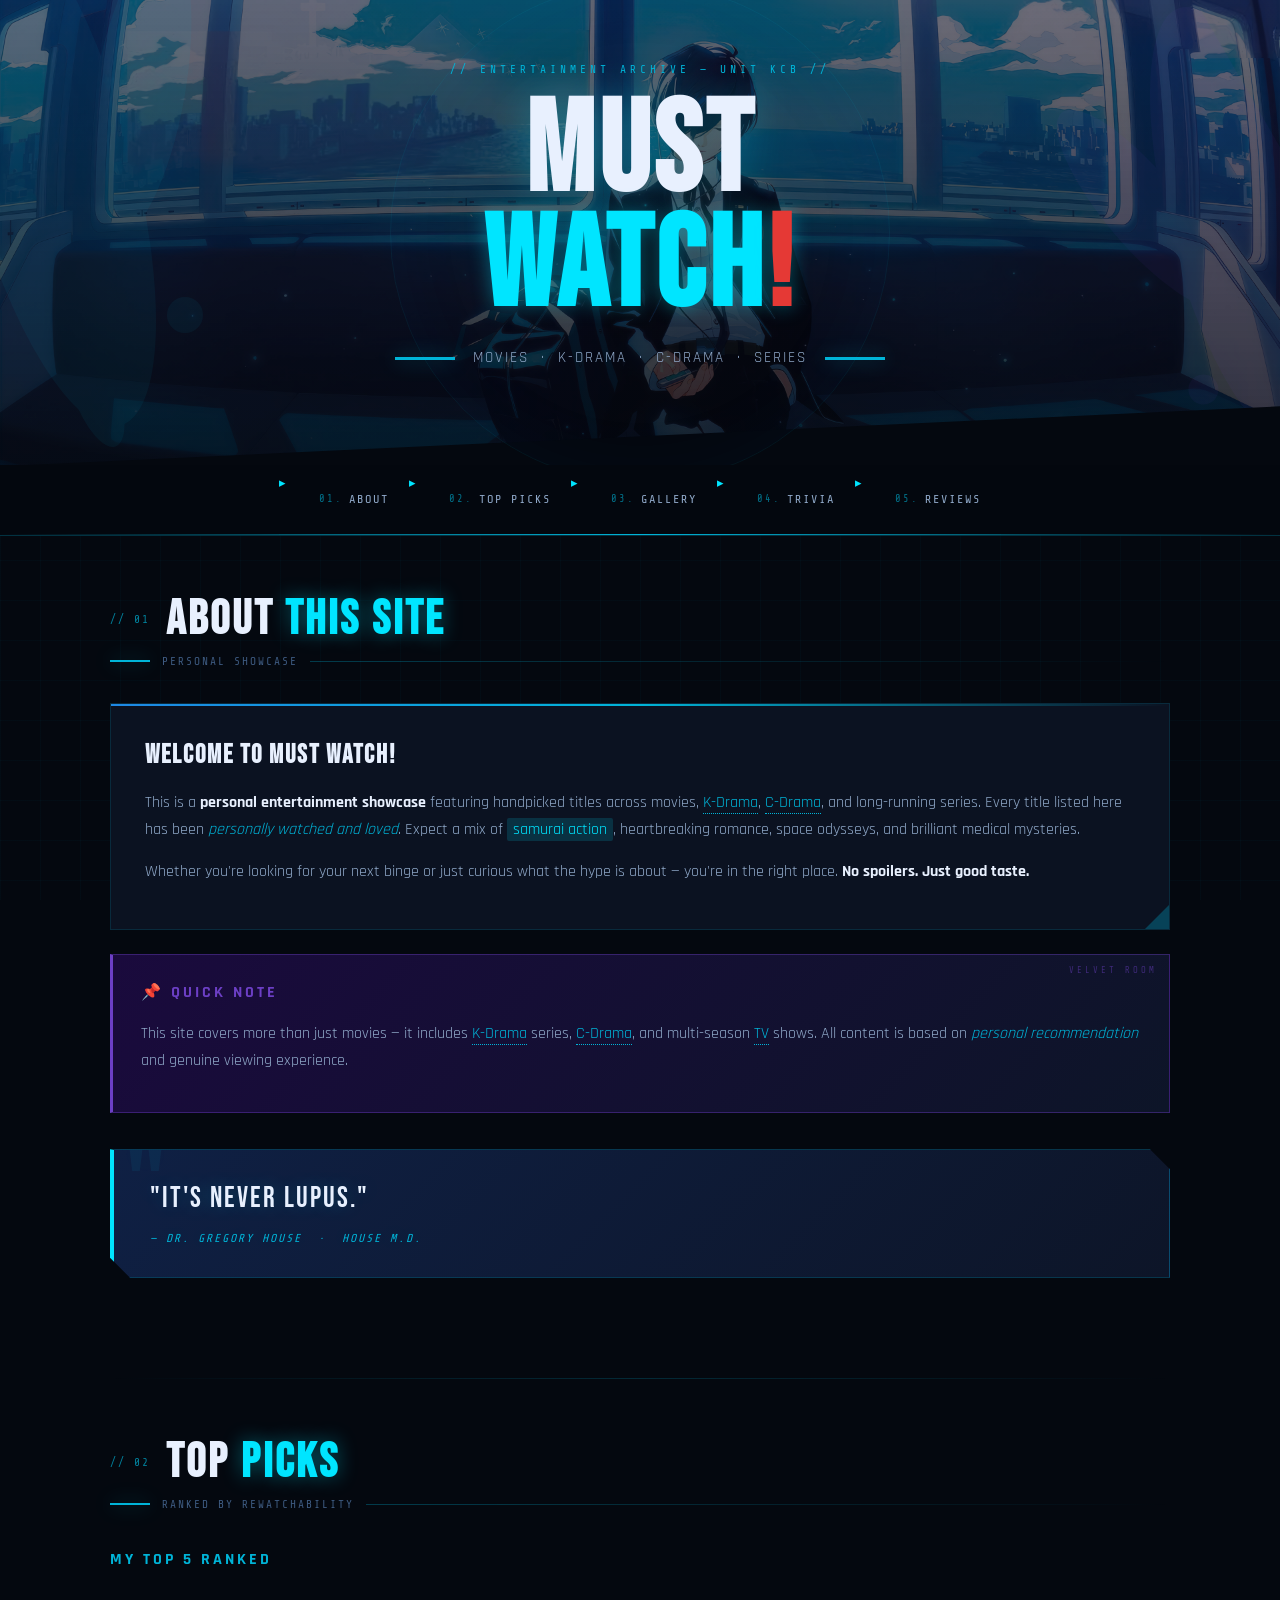
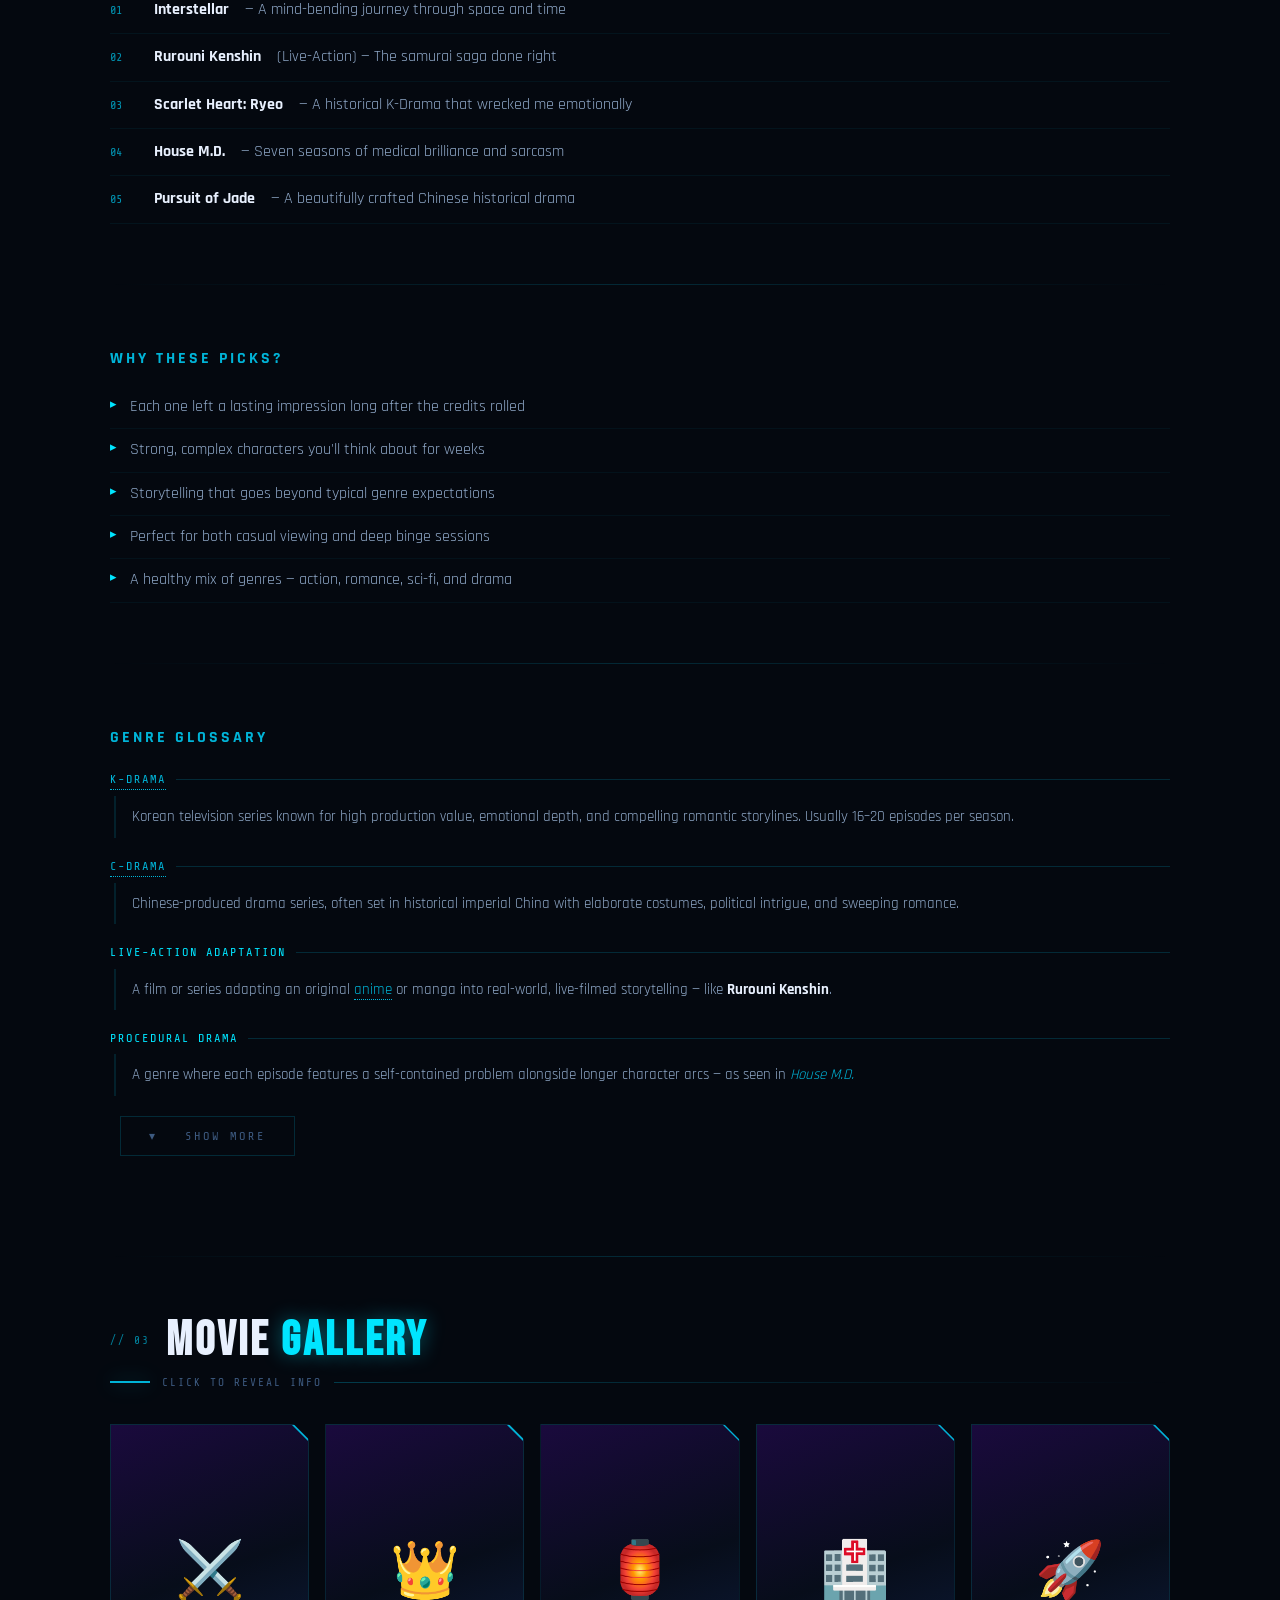
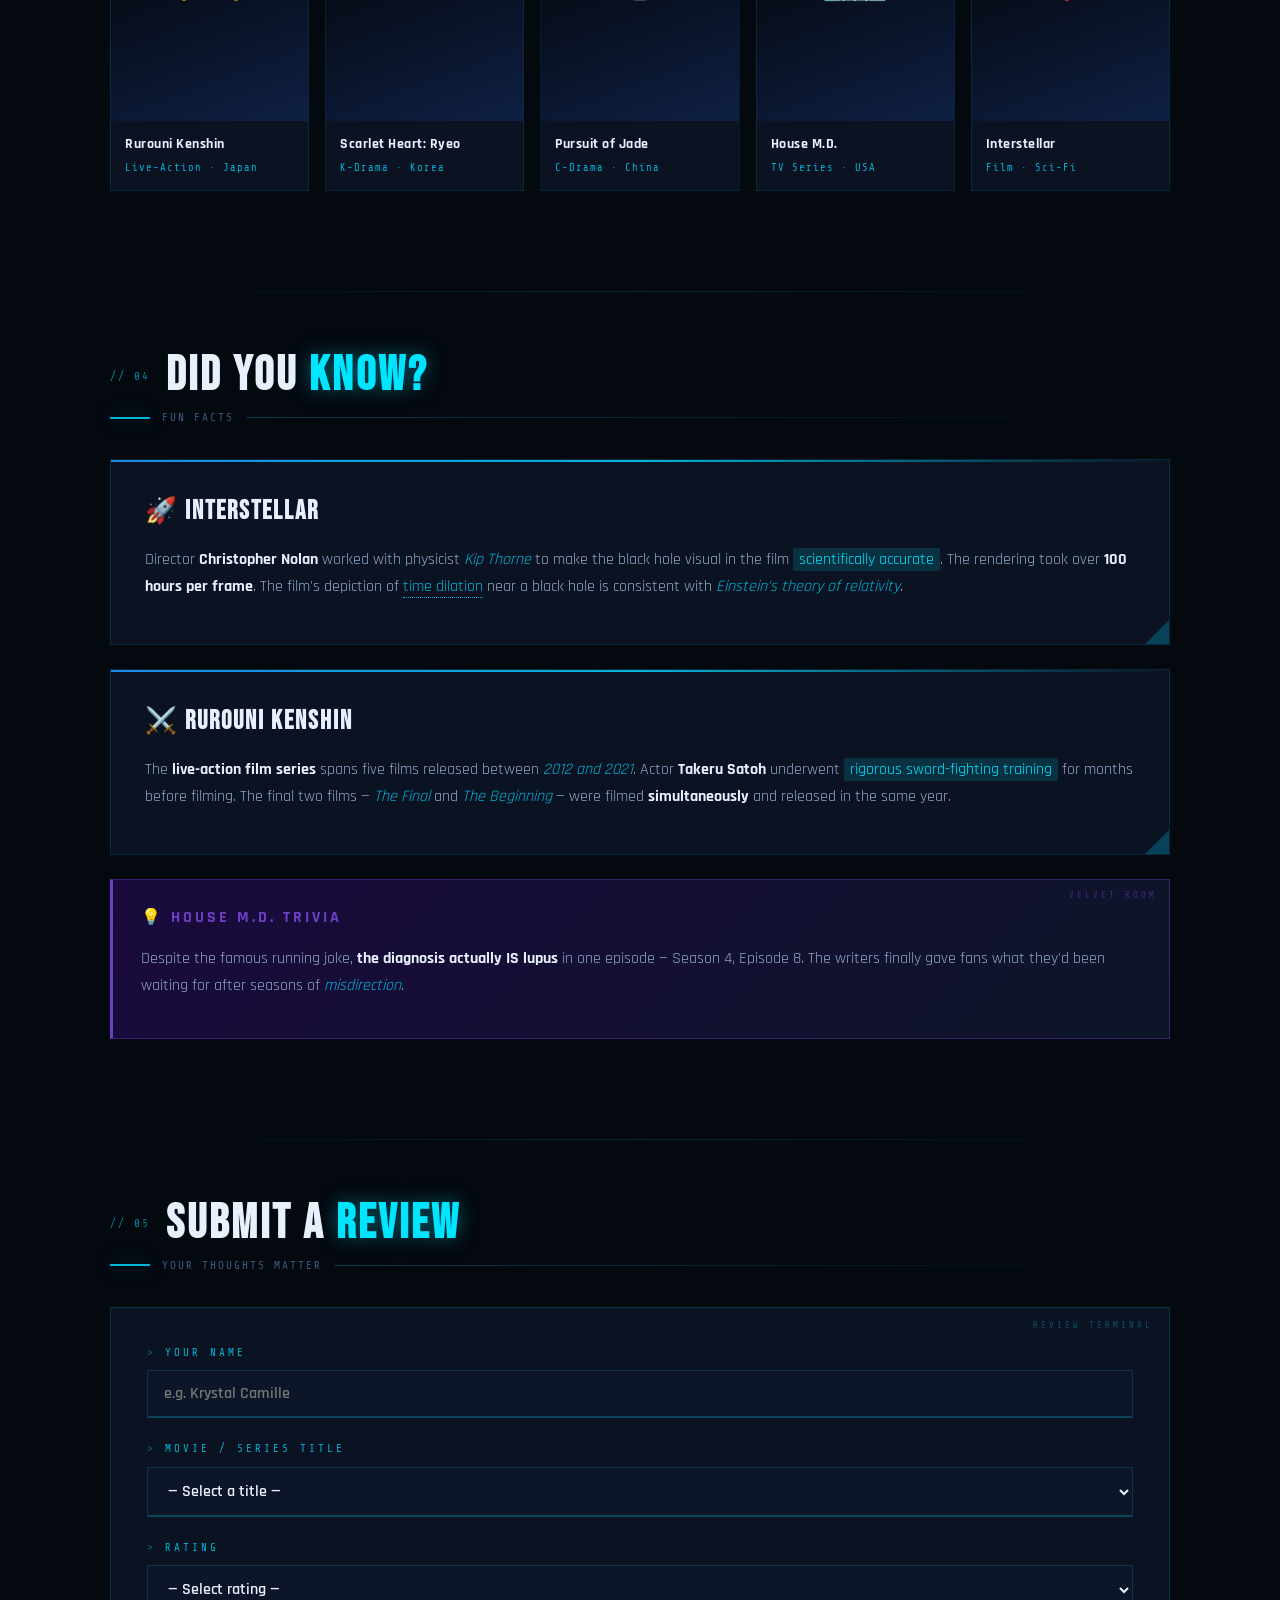
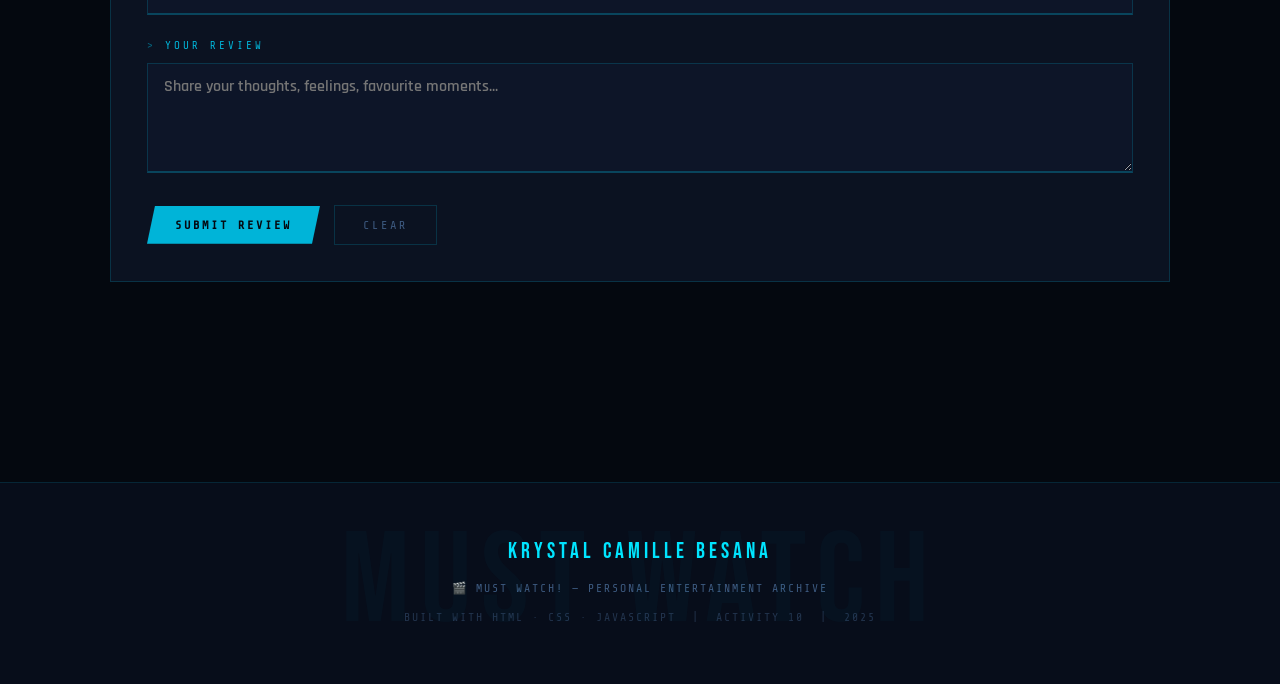
==== index.html @ 88269c46 "first commit test" ====
<!DOCTYPE html>
<html lang="en">

<head>
    <meta charset="UTF-8" />
    <meta name="viewport" content="width=device-width, initial-scale=1.0" />
    <meta name="description"
        content="Must Watch! — A curated entertainment showcase featuring the best movies, K-dramas, C-dramas, and TV series handpicked by Krystal Camille Besana." />
    <title>Must Watch! | Movies, Dramas & Series</title>
    <link
        href="https://fonts.googleapis.com/css2?family=Bebas+Neue&family=Rajdhani:wght@400;600;700&family=Share+Tech+Mono&display=swap"
        rel="stylesheet">

    <style>
        #modal-img {
            width: 100%;
            max-height: 220px;
            object-fit: cover;
            object-position: center top;
            margin-bottom: 20px;
            border-bottom: 2px solid rgba(0, 180, 216, 0.3);
            filter: brightness(0.9) contrast(1.05);
        }




        /* =============================================
       CSS CUSTOM PROPERTIES
    ============================================= */
        :root {
            --navy: #04080f;
            --navy-mid: #070d1a;
            --navy-card: #0b1221;
            --navy-panel: #0d1528;
            --blue-dim: #0f2044;
            --blue: #1565c0;
            --blue-bright: #1e88e5;
            --cyan: #00b4d8;
            --cyan-bright: #00e5ff;
            --velvet: #1a0a3d;
            --velvet-mid: #2d1b69;
            --velvet-bright: #6c3fc5;
            --white: #e8f0fe;
            --white-dim: #8fa8c8;
            --white-mute: #3d5a80;
            --red-alert: #e53935;
            --gold: #ffd600;
            --font-display: 'Bebas Neue', sans-serif;
            --font-ui: 'Rajdhani', sans-serif;
            --font-mono: 'Share Tech Mono', monospace;
            --transition: all 0.3s cubic-bezier(0.4, 0, 0.2, 1);
            --glow-cyan: 0 0 20px rgba(0, 229, 255, 0.4);
            --glow-blue: 0 0 30px rgba(30, 136, 229, 0.3);
        }

        /* =============================================
       RESET & BASE
    ============================================= */
        *,
        *::before,
        *::after {
            box-sizing: border-box;
            margin: 0;
            padding: 0;
        }

        html {
            scroll-behavior: smooth;
        }

        body {
            background-color: var(--navy);
            color: var(--white);
            font-family: var(--font-ui);
            font-size: 16px;
            line-height: 1.7;
            overflow-x: hidden;
            cursor: default;
        }

        /* Animated background grid */
        body::before {
            content: '';
            position: fixed;
            inset: 0;
            background-image:
                linear-gradient(rgba(0, 180, 216, 0.03) 1px, transparent 1px),
                linear-gradient(90deg, rgba(0, 180, 216, 0.03) 1px, transparent 1px);
            background-size: 40px 40px;
            pointer-events: none;
            z-index: 0;
        }

        /* =============================================
       SCROLLBAR
    ============================================= */
        ::-webkit-scrollbar {
            width: 4px;
        }

        ::-webkit-scrollbar-track {
            background: var(--navy);
        }

        ::-webkit-scrollbar-thumb {
            background: var(--cyan);
        }

        /* =============================================
       PERSONA UI PANEL MIXIN
       Corner-bracket style panels
    ============================================= */
        .p3-panel {
            position: relative;
            background: var(--navy-card);
            border: 1px solid rgba(0, 180, 216, 0.2);
            padding: 28px 32px;
        }

        .p3-panel::before,
        .p3-panel::after {
            content: '';
            position: absolute;
            width: 14px;
            height: 14px;
            border-color: var(--cyan);
            border-style: solid;
        }

        .p3-panel::before {
            top: -1px;
            left: -1px;
            border-width: 2px 0 0 2px;
        }

        .p3-panel::after {
            bottom: -1px;
            right: -1px;
            border-width: 0 2px 2px 0;
        }

        /* =============================================
       HEADER
    ============================================= */
        header {
            position: relative;
            min-height: 420px;
            display: flex;
            flex-direction: column;
            align-items: center;
            justify-content: center;
            overflow: hidden;
            background:
                linear-gradient(180deg, rgba(10, 8, 30, 0.6) 0%, rgba(4, 8, 15, 0.85) 100%),
                url('header-bg.jpeg') center/cover no-repeat;
            padding: 60px 20px 80px;
            text-align: center;
            z-index: 1;
        }


        /* Clock ring behind title */
        header::after {
            content: '';
            position: absolute;
            width: 500px;
            height: 500px;
            border-radius: 50%;
            border: 1px solid rgba(0, 180, 216, 0.08);
            left: 50%;
            top: 50%;
            transform: translate(-50%, -50%);
            animation: clockSpin 30s linear infinite;
            box-shadow: inset 0 0 80px rgba(0, 100, 200, 0.05);
        }

        @keyframes clockSpin {
            from {
                transform: translate(-50%, -50%) rotate(0deg);
            }

            to {
                transform: translate(-50%, -50%) rotate(360deg);
            }
        }

        /* Ink splatter SVG decoration */
        .ink-splat {
            position: absolute;
            opacity: 0.06;
            pointer-events: none;
        }

        .ink-splat-left {
            left: -40px;
            bottom: 0;
            width: 300px;
        }

        .ink-splat-right {
            right: -40px;
            top: 0;
            width: 250px;
            transform: scaleX(-1) rotate(30deg);
        }

        .header-eyebrow {
            font-family: var(--font-mono);
            font-size: 0.7rem;
            color: var(--cyan);
            letter-spacing: 4px;
            text-transform: uppercase;
            margin-bottom: 16px;
            position: relative;
            z-index: 2;
            opacity: 0;
            animation: fadeUp 0.8s ease 0.2s forwards;
        }

        header h1 {
            font-family: var(--font-display);
            font-size: clamp(4rem, 12vw, 8rem);
            line-height: 0.9;
            letter-spacing: 4px;
            color: var(--white);
            position: relative;
            z-index: 2;
            text-shadow: 0 0 40px rgba(0, 229, 255, 0.3);
            opacity: 0;
            animation: fadeUp 0.8s ease 0.4s forwards;
        }

        header h1 .accent {
            color: var(--cyan-bright);
            text-shadow: var(--glow-cyan);
            display: block;
        }

        header h1 .exclaim {
            color: var(--red-alert);
        }

        .header-slash {
            display: inline-block;
            width: 60px;
            height: 3px;
            background: var(--cyan);
            margin: 0 12px;
            vertical-align: middle;
            box-shadow: var(--glow-cyan);
        }

        .tagline {
            font-family: var(--font-ui);
            font-size: 0.95rem;
            color: var(--white-dim);
            letter-spacing: 2px;
            text-transform: uppercase;
            margin-top: 20px;
            position: relative;
            z-index: 2;
            opacity: 0;
            animation: fadeUp 0.8s ease 0.6s forwards;
        }

        /* Diagonal bottom clip */
        .header-clip {
            position: absolute;
            bottom: -1px;
            left: 0;
            right: 0;
            height: 60px;
            background: var(--navy);
            clip-path: polygon(0 100%, 100% 0, 100% 100%);
        }

        @keyframes fadeUp {
            from {
                opacity: 0;
                transform: translateY(20px);
            }

            to {
                opacity: 1;
                transform: translateY(0);
            }
        }

        /* =============================================
       NAV
    ============================================= */
        nav {
            background: rgba(4, 8, 15, 0.96);
            backdrop-filter: blur(12px);
            border-bottom: 1px solid rgba(0, 180, 216, 0.25);
            position: sticky;
            top: 0;
            z-index: 100;
            position: relative;
        }

        nav::after {
            content: '';
            position: absolute;
            bottom: 0;
            left: 0;
            right: 0;
            height: 1px;
            background: linear-gradient(90deg, transparent, var(--cyan), transparent);
        }

        nav ul {
            list-style: none;
            display: flex;
            justify-content: center;
            flex-wrap: wrap;
            max-width: 900px;
            margin: 0 auto;
        }

        nav ul li a {
            display: flex;
            align-items: center;
            gap: 6px;
            padding: 16px 20px;
            color: var(--white-dim);
            text-decoration: none;
            font-family: var(--font-mono);
            font-size: 0.75rem;
            letter-spacing: 2px;
            text-transform: uppercase;
            transition: var(--transition);
            position: relative;
        }

        nav ul li a .nav-num {
            color: var(--cyan);
            font-size: 0.65rem;
            opacity: 0.6;
        }

        nav ul li a::before {
            content: '';
            position: absolute;
            bottom: 0;
            left: 50%;
            transform: translateX(-50%) scaleX(0);
            width: 80%;
            height: 2px;
            background: var(--cyan-bright);
            box-shadow: var(--glow-cyan);
            transition: transform 0.3s ease;
        }

        nav ul li a:hover {
            color: var(--cyan-bright);
        }

        nav ul li a:hover::before {
            transform: translateX(-50%) scaleX(1);
        }

        /* =============================================
       MAIN
    ============================================= */
        main {
            max-width: 1100px;
            margin: 0 auto;
            padding: 60px 20px 100px;
            position: relative;
            z-index: 1;
        }

        /* =============================================
       SECTION HEADERS — Persona slash style
    ============================================= */
        section {
            margin-bottom: 100px;
        }

        .section-header {
            display: flex;
            align-items: center;
            gap: 16px;
            margin-bottom: 8px;
        }

        .section-num {
            font-family: var(--font-mono);
            font-size: 0.7rem;
            color: var(--cyan);
            letter-spacing: 2px;
            opacity: 0.7;
        }

        .section-title {
            font-family: var(--font-display);
            font-size: clamp(2rem, 4vw, 3rem);
            color: var(--white);
            letter-spacing: 3px;
            line-height: 1;
            position: relative;
        }

        .section-title .title-accent {
            color: var(--cyan-bright);
            text-shadow: var(--glow-cyan);
        }

        /* Angled underline */
        .section-rule {
            display: flex;
            align-items: center;
            gap: 12px;
            margin-bottom: 32px;
            margin-top: 8px;
        }

        .section-rule::before {
            content: '';
            display: block;
            height: 2px;
            width: 40px;
            background: var(--cyan);
            box-shadow: var(--glow-cyan);
        }

        .section-rule span {
            font-family: var(--font-mono);
            font-size: 0.7rem;
            color: var(--white-mute);
            letter-spacing: 2px;
            text-transform: uppercase;
        }

        .section-rule::after {
            content: '';
            display: block;
            height: 1px;
            flex: 1;
            background: linear-gradient(90deg, rgba(0, 180, 216, 0.3), transparent);
        }

        hr {
            border: none;
            height: 1px;
            background: linear-gradient(90deg, transparent, rgba(0, 180, 216, 0.2), transparent);
            margin: 60px 0;
        }

        /* =============================================
       TYPOGRAPHY
    ============================================= */
        h2 {
            font-family: var(--font-display);
            font-size: 1.6rem;
            color: var(--white);
            letter-spacing: 2px;
            margin-bottom: 12px;
        }

        h3 {
            font-family: var(--font-ui);
            font-size: 1rem;
            font-weight: 700;
            color: var(--cyan);
            letter-spacing: 3px;
            text-transform: uppercase;
            margin-bottom: 14px;
        }

        p {
            color: var(--white-dim);
            font-size: 1rem;
            margin-bottom: 14px;
            font-weight: 400;
        }

        strong {
            color: var(--white);
            font-weight: 700;
        }

        em {
            color: var(--cyan);
            font-style: italic;
        }

        mark {
            background: rgba(0, 229, 255, 0.15);
            color: var(--cyan-bright);
            padding: 1px 6px;
            border-radius: 2px;
            font-style: normal;
        }

        abbr {
            border-bottom: 1px dotted var(--cyan);
            cursor: help;
            color: var(--cyan);
            text-decoration: none;
        }

        /* =============================================
       ARTICLE — Persona UI card
    ============================================= */
        article {
            position: relative;
            background: var(--navy-card);
            border: 1px solid rgba(0, 180, 216, 0.15);
            padding: 30px 34px;
            margin-bottom: 24px;
            overflow: hidden;
        }

        /* Top colored stripe */
        article::before {
            content: '';
            position: absolute;
            top: 0;
            left: 0;
            right: 0;
            height: 2px;
            background: linear-gradient(90deg, var(--blue-bright), var(--cyan), transparent);
        }

        /* Corner accent */
        article::after {
            content: '';
            position: absolute;
            bottom: 0;
            right: 0;
            width: 0;
            height: 0;
            border-style: solid;
            border-width: 0 0 24px 24px;
            border-color: transparent transparent rgba(0, 180, 216, 0.3) transparent;
        }

        /* =============================================
       ASIDE — Velvet Room panel
    ============================================= */
        aside {
            position: relative;
            background: linear-gradient(135deg, var(--velvet) 0%, var(--navy-panel) 100%);
            border: 1px solid rgba(108, 63, 197, 0.4);
            border-left: 3px solid var(--velvet-bright);
            padding: 24px 28px;
            margin-bottom: 24px;
            overflow: hidden;
        }

        aside::before {
            content: 'VELVET ROOM';
            position: absolute;
            top: 8px;
            right: 12px;
            font-family: var(--font-mono);
            font-size: 0.55rem;
            color: var(--velvet-bright);
            letter-spacing: 3px;
            opacity: 0.5;
        }

        aside h3 {
            color: var(--velvet-bright);
        }

        /* =============================================
       BLOCKQUOTE — Persona speech bubble style
    ============================================= */
        blockquote {
            position: relative;
            background: linear-gradient(135deg, var(--blue-dim) 0%, var(--navy-panel) 100%);
            border: 1px solid rgba(0, 180, 216, 0.3);
            border-left: 4px solid var(--cyan-bright);
            padding: 30px 36px;
            margin: 36px 0;
            overflow: hidden;
            clip-path: polygon(0 0, calc(100% - 20px) 0, 100% 20px, 100% 100%, 20px 100%, 0 calc(100% - 20px));
        }

        blockquote::before {
            content: '"';
            font-family: var(--font-display);
            font-size: 8rem;
            color: var(--cyan);
            opacity: 0.08;
            position: absolute;
            top: -20px;
            left: 10px;
            line-height: 1;
        }

        blockquote p,
        blockquote {
            font-family: var(--font-display);
            font-size: 1.8rem;
            color: var(--white);
            letter-spacing: 2px;
            line-height: 1.3;
            margin-bottom: 0;
            text-shadow: 0 0 20px rgba(0, 229, 255, 0.2);
        }

        blockquote cite {
            display: block;
            margin-top: 14px;
            font-family: var(--font-mono);
            font-size: 0.72rem;
            color: var(--cyan);
            letter-spacing: 2px;
            text-transform: uppercase;
        }

        /* =============================================
       LISTS
    ============================================= */
        ol {
            color: var(--white-dim);
            padding-left: 0;
            list-style: none;
            counter-reset: p3counter;
            margin-bottom: 20px;
        }

        ol li {
            counter-increment: p3counter;
            display: flex;
            align-items: baseline;
            gap: 16px;
            padding: 10px 0;
            border-bottom: 1px solid rgba(0, 180, 216, 0.07);
            font-size: 0.97rem;
        }

        ol li::before {
            content: counter(p3counter, decimal-leading-zero);
            font-family: var(--font-mono);
            font-size: 0.75rem;
            color: var(--cyan);
            min-width: 28px;
            opacity: 0.8;
        }

        ul {
            list-style: none;
            padding-left: 0;
            margin-bottom: 20px;
        }

        ul li {
            color: var(--white-dim);
            padding: 8px 0 8px 20px;
            border-bottom: 1px solid rgba(0, 180, 216, 0.06);
            font-size: 0.97rem;
            position: relative;
        }

        ul li::before {
            content: '▸';
            color: var(--cyan-bright);
            position: absolute;
            left: 0;
            font-size: 0.8rem;
        }

        /* =============================================
       DESCRIPTION LIST
    ============================================= */
        dl {
            margin-bottom: 20px;
        }

        dt {
            font-family: var(--font-mono);
            font-size: 0.75rem;
            color: var(--cyan-bright);
            letter-spacing: 2px;
            text-transform: uppercase;
            margin-top: 18px;
            display: flex;
            align-items: center;
            gap: 10px;
        }

        dt::after {
            content: '';
            flex: 1;
            height: 1px;
            background: rgba(0, 180, 216, 0.2);
        }

        dd {
            color: var(--white-dim);
            font-size: 0.93rem;
            padding: 8px 0 8px 16px;
            border-left: 2px solid rgba(0, 180, 216, 0.15);
            margin-left: 4px;
            margin-top: 6px;
        }

        /* =============================================
       GALLERY
    ============================================= */
        .gallery-grid {
            display: grid;
            grid-template-columns: repeat(auto-fill, minmax(180px, 1fr));
            gap: 16px;
            margin-top: 24px;
        }

        .movie-card {
            position: relative;
            background: var(--navy-card);
            border: 1px solid rgba(0, 180, 216, 0.15);
            cursor: pointer;
            transition: var(--transition);
            overflow: hidden;
            clip-path: polygon(0 0, calc(100% - 16px) 0, 100% 16px, 100% 100%, 0 100%);
        }

        /* Corner cut marker */
        .movie-card::before {
            content: '';
            position: absolute;
            top: 0;
            right: 0;
            width: 0;
            height: 0;
            border-style: solid;
            border-width: 0 16px 16px 0;
            border-color: transparent var(--cyan) transparent transparent;
            z-index: 2;
            transition: var(--transition);
        }

        .movie-card:hover {
            border-color: var(--cyan);
            box-shadow: var(--glow-cyan), inset 0 0 30px rgba(0, 180, 216, 0.05);
            transform: translateY(-4px);
        }

        .movie-card:hover::before {
            border-color: transparent var(--cyan-bright) transparent transparent;
        }

        .poster {
            width: 100%;
            aspect-ratio: 2/3;
            background: linear-gradient(160deg, var(--velvet) 0%, var(--navy-mid) 50%, var(--blue-dim) 100%);
            display: flex;
            flex-direction: column;
            align-items: center;
            justify-content: center;
            font-size: 3.5rem;
            position: relative;
            overflow: hidden;
        }

        .poster::after {
            content: 'SELECT';
            position: absolute;
            bottom: 0;
            left: 0;
            right: 0;
            padding: 20px 8px 10px;
            background: linear-gradient(transparent, rgba(0, 0, 0, 0.9));
            font-family: var(--font-mono);
            font-size: 0.6rem;
            letter-spacing: 3px;
            color: var(--cyan-bright);
            text-align: center;
            opacity: 0;
            transition: var(--transition);
        }

        .movie-card:hover .poster::after {
            opacity: 1;
        }

        .card-title {
            padding: 12px 14px 4px;
            font-family: var(--font-ui);
            font-weight: 700;
            font-size: 0.88rem;
            color: var(--white);
            letter-spacing: 0.5px;
        }

        .card-tag {
            padding: 0 14px 12px;
            font-family: var(--font-mono);
            font-size: 0.65rem;
            color: var(--cyan);
            letter-spacing: 1px;
        }

        /* =============================================
       MODAL
    ============================================= */
        .modal-overlay {
            display: none;
            position: fixed;
            inset: 0;
            background: rgba(4, 8, 15, 0.92);
            backdrop-filter: blur(8px);
            z-index: 1000;
            align-items: center;
            justify-content: center;
            padding: 20px;
        }

        .modal-overlay.active {
            display: flex;
        }

        .modal-box {
            position: relative;
            background: var(--navy-card);
            border: 1px solid rgba(0, 180, 216, 0.3);
            max-width: 560px;
            width: 100%;
            padding: 40px;
            clip-path: polygon(0 0, calc(100% - 30px) 0, 100% 30px, 100% 100%, 30px 100%, 0 calc(100% - 30px));
            animation: modalIn 0.3s cubic-bezier(0.4, 0, 0.2, 1);
            overflow: hidden;
        }

        /* Top bar */
        .modal-box::before {
            content: '';
            position: absolute;
            top: 0;
            left: 0;
            right: 0;
            height: 2px;
            background: linear-gradient(90deg, var(--blue-bright), var(--cyan-bright), var(--velvet-bright));
        }

        /* Side accent */
        .modal-box::after {
            content: '';
            position: absolute;
            left: 0;
            top: 0;
            bottom: 0;
            width: 2px;
            background: linear-gradient(180deg, var(--cyan), transparent);
        }

        @keyframes modalIn {
            from {
                opacity: 0;
                transform: scale(0.92) translateY(16px);
                clip-path: polygon(0 0, 100% 0, 100% 0, 100% 0, 0 0, 0 0);
            }

            to {
                opacity: 1;
                transform: scale(1) translateY(0);
                clip-path: polygon(0 0, calc(100% - 30px) 0, 100% 30px, 100% 100%, 30px 100%, 0 calc(100% - 30px));
            }
        }

        .modal-close {
            position: absolute;
            top: 14px;
            right: 20px;
            background: none;
            border: none;
            color: var(--white-mute);
            font-family: var(--font-mono);
            font-size: 0.75rem;
            letter-spacing: 2px;
            cursor: pointer;
            transition: var(--transition);
        }

        .modal-close:hover {
            color: var(--red-alert);
        }

        .modal-sys {
            font-family: var(--font-mono);
            font-size: 0.6rem;
            color: var(--cyan);
            letter-spacing: 3px;
            text-transform: uppercase;
            margin-bottom: 16px;
            opacity: 0.6;
        }

        .modal-emoji {
            font-size: 2.8rem;
            display: block;
            margin-bottom: 10px;
        }

        .modal-title {
            font-family: var(--font-display);
            font-size: 2.2rem;
            color: var(--white);
            letter-spacing: 3px;
            line-height: 1;
            margin-bottom: 6px;
        }

        .modal-meta {
            font-family: var(--font-mono);
            font-size: 0.68rem;
            color: var(--cyan);
            letter-spacing: 2px;
            text-transform: uppercase;
            margin-bottom: 16px;
            opacity: 0.7;
        }

        .modal-rating {
            display: inline-flex;
            align-items: center;
            gap: 8px;
            background: rgba(0, 180, 216, 0.08);
            border: 1px solid rgba(0, 180, 216, 0.25);
            padding: 6px 14px;
            font-family: var(--font-mono);
            font-size: 0.78rem;
            color: var(--cyan-bright);
            letter-spacing: 1px;
            margin-bottom: 18px;
        }

        .modal-synopsis {
            color: var(--white-dim);
            font-size: 0.95rem;
            line-height: 1.75;
            margin-bottom: 20px;
            border-left: 2px solid rgba(0, 180, 216, 0.2);
            padding-left: 16px;
        }

        .modal-details {
            display: flex;
            flex-wrap: wrap;
            gap: 8px;
        }

        .detail-tag {
            background: var(--blue-dim);
            border: 1px solid rgba(0, 180, 216, 0.2);
            padding: 4px 12px;
            font-family: var(--font-mono);
            font-size: 0.68rem;
            color: var(--white-dim);
            letter-spacing: 1px;
            text-transform: uppercase;
            clip-path: polygon(6px 0, 100% 0, calc(100% - 6px) 100%, 0 100%);
        }

        /* =============================================
       REVIEW FORM
    ============================================= */
        .review-form {
            position: relative;
            background: var(--navy-card);
            border: 1px solid rgba(0, 180, 216, 0.2);
            padding: 36px;
            overflow: hidden;
        }

        .review-form::before {
            content: 'REVIEW TERMINAL';
            position: absolute;
            top: 10px;
            right: 16px;
            font-family: var(--font-mono);
            font-size: 0.55rem;
            color: var(--cyan);
            letter-spacing: 3px;
            opacity: 0.4;
        }

        .form-group {
            margin-bottom: 22px;
        }

        .form-group label {
            display: block;
            font-family: var(--font-mono);
            font-size: 0.68rem;
            color: var(--cyan);
            letter-spacing: 3px;
            text-transform: uppercase;
            margin-bottom: 8px;
        }

        .form-group label::before {
            content: '> ';
            opacity: 0.5;
        }

        .form-group input,
        .form-group select,
        .form-group textarea {
            width: 100%;
            background: var(--navy-panel);
            border: 1px solid rgba(0, 180, 216, 0.2);
            border-bottom: 2px solid rgba(0, 180, 216, 0.3);
            padding: 12px 16px;
            color: var(--white);
            font-family: var(--font-ui);
            font-size: 1rem;
            font-weight: 600;
            outline: none;
            transition: var(--transition);
        }

        .form-group input:focus,
        .form-group select:focus,
        .form-group textarea:focus {
            border-color: var(--cyan);
            border-bottom-color: var(--cyan-bright);
            box-shadow: 0 0 0 1px rgba(0, 229, 255, 0.1), var(--glow-cyan);
            background: rgba(0, 180, 216, 0.04);
        }

        .form-group textarea {
            resize: vertical;
            min-height: 110px;
        }

        .form-group select option {
            background: var(--navy);
        }

        /* =============================================
       BUTTONS
    ============================================= */
        .btn {
            display: inline-block;
            padding: 12px 28px;
            border: none;
            font-family: var(--font-mono);
            font-size: 0.75rem;
            letter-spacing: 3px;
            text-transform: uppercase;
            cursor: pointer;
            transition: var(--transition);
            position: relative;
            overflow: hidden;
        }

        .btn::before {
            content: '';
            position: absolute;
            inset: 0;
            background: rgba(255, 255, 255, 0.1);
            transform: translateX(-100%);
            transition: transform 0.3s ease;
        }

        .btn:hover::before {
            transform: translateX(0);
        }

        .btn-primary {
            background: var(--cyan);
            color: var(--navy);
            font-weight: 700;
            clip-path: polygon(8px 0, 100% 0, calc(100% - 8px) 100%, 0 100%);
        }

        .btn-primary:hover {
            background: var(--cyan-bright);
            box-shadow: var(--glow-cyan);
        }

        .btn-secondary {
            background: transparent;
            color: var(--white-mute);
            border: 1px solid rgba(0, 180, 216, 0.2);
            margin-left: 10px;
        }

        .btn-secondary:hover {
            border-color: var(--cyan);
            color: var(--cyan);
        }

        /* =============================================
       SUBMITTED REVIEWS
    ============================================= */
        .reviews-list {
            margin-top: 28px;
        }

        .review-card {
            position: relative;
            background: var(--navy-panel);
            border: 1px solid rgba(0, 180, 216, 0.12);
            border-left: 3px solid var(--cyan);
            padding: 20px 24px;
            margin-bottom: 14px;
            animation: fadeUp 0.4s ease;
            overflow: hidden;
        }

        .review-card::after {
            content: '';
            position: absolute;
            bottom: 0;
            right: 0;
            width: 0;
            height: 0;
            border-style: solid;
            border-width: 0 0 16px 16px;
            border-color: transparent transparent rgba(0, 180, 216, 0.2) transparent;
        }

        .review-header {
            display: flex;
            justify-content: space-between;
            align-items: baseline;
            flex-wrap: wrap;
            gap: 8px;
            margin-bottom: 10px;
        }

        .review-name {
            font-family: var(--font-display);
            font-size: 1.1rem;
            color: var(--white);
            letter-spacing: 2px;
        }

        .review-movie {
            font-family: var(--font-mono);
            font-size: 0.65rem;
            color: var(--cyan);
            letter-spacing: 2px;
            text-transform: uppercase;
        }

        .review-stars {
            font-size: 0.9rem;
        }

        .review-text {
            color: var(--white-dim);
            font-size: 0.93rem;
            font-style: italic;
            margin-bottom: 0;
            border-left: 2px solid rgba(0, 180, 216, 0.15);
            padding-left: 12px;
        }

        /* =============================================
       SHOW MORE / LESS
    ============================================= */
        .collapsible-content {
            overflow: hidden;
            max-height: 0;
            transition: max-height 0.5s cubic-bezier(0.4, 0, 0.2, 1);
        }

        .collapsible-content.expanded {
            max-height: 1200px;
        }

        /* =============================================
       BACK TO TOP
    ============================================= */
        #back-to-top {
            position: fixed;
            bottom: 30px;
            right: 30px;
            background: var(--cyan);
            color: var(--navy);
            border: none;
            width: 44px;
            height: 44px;
            font-family: var(--font-mono);
            font-size: 1rem;
            cursor: pointer;
            opacity: 0;
            pointer-events: none;
            transition: var(--transition);
            z-index: 200;
            clip-path: polygon(50% 0%, 100% 50%, 50% 100%, 0% 50%);
        }

        #back-to-top.visible {
            opacity: 1;
            pointer-events: all;
        }

        #back-to-top:hover {
            background: var(--cyan-bright);
            box-shadow: var(--glow-cyan);
            transform: translateY(-3px) scale(1.1);
        }

        /* =============================================
       FOOTER
    ============================================= */
        footer {
            position: relative;
            background: var(--navy-mid);
            border-top: 1px solid rgba(0, 180, 216, 0.15);
            padding: 50px 20px;
            text-align: center;
            overflow: hidden;
        }

        footer::before {
            content: 'MUST WATCH';
            position: absolute;
            font-family: var(--font-display);
            font-size: 8rem;
            color: rgba(0, 180, 216, 0.03);
            left: 50%;
            top: 50%;
            transform: translate(-50%, -50%);
            letter-spacing: 10px;
            pointer-events: none;
            white-space: nowrap;
        }

        footer p {
            font-family: var(--font-mono);
            font-size: 0.72rem;
            color: var(--white-mute);
            letter-spacing: 2px;
            margin-bottom: 6px;
        }

        footer .footer-name {
            color: var(--cyan-bright);
            font-family: var(--font-display);
            font-size: 1.4rem;
            letter-spacing: 4px;
            display: block;
            margin-bottom: 8px;
        }

        /* =============================================
       RESPONSIVE
    ============================================= */
        @media (max-width: 600px) {
            .gallery-grid {
                grid-template-columns: repeat(auto-fill, minmax(140px, 1fr));
            }

            .modal-box {
                padding: 28px 22px;
            }

            .review-form {
                padding: 24px;
            }

            header h1 {
                font-size: 4rem;
            }
        }




        .review-actions {
            display: flex;
            gap: 10px;
            margin-top: 12px;
        }

        .btn-edit,
        .btn-delete {
            background: transparent;
            border: 1px solid rgba(0, 180, 216, 0.2);
            font-family: var(--font-mono);
            font-size: 0.6rem;
            letter-spacing: 2px;
            padding: 4px 12px;
            cursor: pointer;
            transition: var(--transition);
        }

        .btn-edit {
            color: var(--cyan);
            border-color: rgba(0, 180, 216, 0.3);
        }

        .btn-edit:hover {
            background: rgba(0, 180, 216, 0.1);
            border-color: var(--cyan);
        }

        .btn-delete {
            color: var(--red-alert);
            border-color: rgba(229, 57, 53, 0.3);
        }

        .btn-delete:hover {
            background: rgba(229, 57, 53, 0.1);
            border-color: var(--red-alert);
        }

        @keyframes fadeOut {
            from {
                opacity: 1;
                transform: translateX(0);
            }

            to {
                opacity: 0;
                transform: translateX(20px);
            }
        }
    </style>
</head>

<body>

    <!-- ===== HEADER ===== -->
    <header id="top">
        <!-- Ink splatter decorations -->
        <svg class="ink-splat ink-splat-left" viewBox="0 0 200 400" fill="none" xmlns="http://www.w3.org/2000/svg">
            <ellipse cx="60" cy="200" rx="55" ry="180" fill="#00b4d8" transform="rotate(-15 60 200)" />
            <ellipse cx="120" cy="150" rx="30" ry="100" fill="#00b4d8" transform="rotate(10 120 150)" />
            <circle cx="40" cy="80" r="20" fill="#00b4d8" />
            <circle cx="150" cy="300" r="12" fill="#00b4d8" />
            <ellipse cx="90" cy="350" rx="15" ry="40" fill="#00b4d8" transform="rotate(-20 90 350)" />
        </svg>
        <svg class="ink-splat ink-splat-right" viewBox="0 0 200 400" fill="none" xmlns="http://www.w3.org/2000/svg">
            <ellipse cx="60" cy="200" rx="55" ry="180" fill="#6c3fc5" transform="rotate(-15 60 200)" />
            <ellipse cx="120" cy="150" rx="30" ry="100" fill="#6c3fc5" transform="rotate(10 120 150)" />
            <circle cx="40" cy="80" r="20" fill="#6c3fc5" />
            <circle cx="150" cy="300" r="12" fill="#6c3fc5" />
        </svg>

        <p class="header-eyebrow">// ENTERTAINMENT ARCHIVE — UNIT KCB //</p>
        <h1>
            MUST
            <span class="accent">WATCH<span class="exclaim">!</span></span>
        </h1>
        <p class="tagline">
            <span class="header-slash"></span>
            Movies &nbsp;·&nbsp; K-Drama &nbsp;·&nbsp; C-Drama &nbsp;·&nbsp; Series
            <span class="header-slash"></span>
        </p>
        <div class="header-clip"></div>
    </header>

    <!-- ===== BACKGROUND MUSIC ===== -->
    <audio id="bg-music" loop preload="auto">
        <source src="p5.m4a" type="audio/mp4" />
    </audio>

    <!-- ===== NAV ===== -->
    <nav>
        <ul>
            <li><a href="#about"><span class="nav-num">01.</span> About</a></li>
            <li><a href="#top-picks"><span class="nav-num">02.</span> Top Picks</a></li>
            <li><a href="#gallery"><span class="nav-num">03.</span> Gallery</a></li>
            <li><a href="#trivia"><span class="nav-num">04.</span> Trivia</a></li>
            <li><a href="#reviews"><span class="nav-num">05.</span> Reviews</a></li>
        </ul>
    </nav>

    <!-- ===== MAIN ===== -->
    <main>

        <!-- ===== SECTION: ABOUT ===== -->
        <section id="about">
            <div class="section-header">
                <span class="section-num">// 01</span>
                <h1 class="section-title">ABOUT <span class="title-accent">THIS SITE</span></h1>
            </div>
            <div class="section-rule"><span>Personal Showcase</span></div>

            <article>
                <h2>WELCOME TO MUST WATCH!</h2>
                <p>
                    This is a <strong>personal entertainment showcase</strong> featuring handpicked titles across
                    movies, <abbr title="Korean Drama">K-Drama</abbr>, <abbr title="Chinese Drama">C-Drama</abbr>,
                    and long-running series. Every title listed here has been <em>personally watched and loved</em>.
                    Expect a mix of <mark>samurai action</mark>, heartbreaking romance, space odysseys, and
                    brilliant medical mysteries.
                </p>
                <p>
                    Whether you're looking for your next binge or just curious what the hype is about —
                    you're in the right place. <strong>No spoilers. Just good taste.</strong>
                </p>
            </article>

            <aside>
                <h3>📌 Quick Note</h3>
                <p>
                    This site covers more than just movies — it includes
                    <abbr title="Korean Drama">K-Drama</abbr> series, <abbr title="Chinese Drama">C-Drama</abbr>,
                    and multi-season <abbr title="Television">TV</abbr> shows. All content is based on
                    <em>personal recommendation</em> and genuine viewing experience.
                </p>
            </aside>

            <blockquote>
                "It's never lupus."
                <cite>— Dr. Gregory House &nbsp;·&nbsp; HOUSE M.D.</cite>
            </blockquote>

        </section>

        <hr />

        <!-- ===== SECTION: TOP PICKS ===== -->
        <section id="top-picks">
            <div class="section-header">
                <span class="section-num">// 02</span>
                <h1 class="section-title">TOP <span class="title-accent">PICKS</span></h1>
            </div>
            <div class="section-rule"><span>Ranked by Rewatchability</span></div>

            <h3>MY TOP 5 RANKED</h3>
            <ol>
                <li><strong>Interstellar</strong> — A mind-bending journey through space and time</li>
                <li><strong>Rurouni Kenshin</strong> (Live-Action) — The samurai saga done right</li>
                <li><strong>Scarlet Heart: Ryeo</strong> — A historical K-Drama that wrecked me emotionally</li>
                <li><strong>House M.D.</strong> — Seven seasons of medical brilliance and sarcasm</li>
                <li><strong>Pursuit of Jade</strong> — A beautifully crafted Chinese historical drama</li>
            </ol>

            <hr />

            <h3>WHY THESE PICKS?</h3>
            <ul>
                <li>Each one left a lasting impression long after the credits rolled</li>
                <li>Strong, complex characters you'll think about for weeks</li>
                <li>Storytelling that goes beyond typical genre expectations</li>
                <li>Perfect for both casual viewing and deep binge sessions</li>
                <li>A healthy mix of genres — action, romance, sci-fi, and drama</li>
            </ul>

            <hr />

            <h3>GENRE GLOSSARY</h3>
            <dl>
                <dt><abbr title="Korean Drama">K-Drama</abbr></dt>
                <dd>Korean television series known for high production value, emotional depth, and compelling romantic
                    storylines. Usually 16–20 episodes per season.</dd>

                <dt><abbr title="Chinese Drama">C-Drama</abbr></dt>
                <dd>Chinese-produced drama series, often set in historical imperial China with elaborate costumes,
                    political intrigue, and sweeping romance.</dd>

                <dt>Live-Action Adaptation</dt>
                <dd>A film or series adapting an original <abbr title="Japanese Animation">anime</abbr> or manga into
                    real-world, live-filmed storytelling — like <strong>Rurouni Kenshin</strong>.</dd>

                <dt>Procedural Drama</dt>
                <dd>A genre where each episode features a self-contained problem alongside longer character arcs — as
                    seen in <em>House M.D.</em></dd>
            </dl>

            <button class="btn btn-secondary" id="show-more-btn" onclick="toggleMore()">
                ▾ &nbsp; SHOW MORE
            </button>

            <div class="collapsible-content" id="more-content">
                <br />
                <article>
                    <h2>A LITTLE MORE CONTEXT</h2>
                    <p>
                        These titles weren't just entertainment — they were <em>experiences</em>.
                        <strong>Interstellar</strong> redefined what a science fiction film could feel like emotionally.
                        <mark>Rurouni Kenshin's live-action trilogy</mark> proved that anime adaptations can be taken
                        seriously.
                        <strong>Scarlet Heart: Ryeo</strong> set an impossibly high bar for historical K-Drama.
                        And <em>House M.D.</em> made medical diagnosis surprisingly addictive.
                    </p>
                    <p>
                        <strong>Pursuit of Jade</strong> is a hidden gem — if you haven't explored
                        <abbr title="Chinese Drama">C-Drama</abbr> yet, this is a great entry point.
                    </p>
                </article>
            </div>

        </section>

        <hr />

        <!-- ===== SECTION: GALLERY ===== -->
        <section id="gallery">
            <div class="section-header">
                <span class="section-num">// 03</span>
                <h1 class="section-title">MOVIE <span class="title-accent">GALLERY</span></h1>
            </div>
            <div class="section-rule"><span>Click to Reveal Info</span></div>

            <div class="gallery-grid">
                <div class="movie-card" onclick="openModal('kenshin')">
                    <div class="poster">⚔️</div>
                    <div class="card-title">Rurouni Kenshin</div>
                    <div class="card-tag">Live-Action · Japan</div>
                </div>
                <div class="movie-card" onclick="openModal('scarlet')">
                    <div class="poster">👑</div>
                    <div class="card-title">Scarlet Heart: Ryeo</div>
                    <div class="card-tag">K-Drama · Korea</div>
                </div>
                <div class="movie-card" onclick="openModal('jade')">
                    <div class="poster">🏮</div>
                    <div class="card-title">Pursuit of Jade</div>
                    <div class="card-tag">C-Drama · China</div>
                </div>
                <div class="movie-card" onclick="openModal('house')">
                    <div class="poster">🏥</div>
                    <div class="card-title">House M.D.</div>
                    <div class="card-tag">TV Series · USA</div>
                </div>
                <div class="movie-card" onclick="openModal('interstellar')">
                    <div class="poster">🚀</div>
                    <div class="card-title">Interstellar</div>
                    <div class="card-tag">Film · Sci-Fi</div>
                </div>
            </div>
        </section>

        <!-- MODAL -->
        <div class="modal-overlay" id="modal-overlay" onclick="closeModalOutside(event)">

            <div class="modal-box">
                <button class="modal-close" onclick="closeModal()">[ CLOSE ]</button>

                <!-- Movie image -->
                <img id="modal-img" src="" alt="Movie Preview"
                    style="display:none; width:100%; max-height:220px; object-fit:cover; margin-bottom:20px;" />

                <div class="modal-sys">// TITLE DATABASE — ENTRY LOADED</div>
                <span class="modal-emoji" id="modal-emoji"></span>
                <div class="modal-title" id="modal-title"></div>
                <div class="modal-meta" id="modal-meta"></div>
                <div class="modal-rating" id="modal-rating"></div>
                <p class="modal-synopsis" id="modal-synopsis"></p>
                <div class="modal-details" id="modal-details"></div>
            </div>
        </div>

        <hr />

        <!-- ===== SECTION: TRIVIA ===== -->
        <section id="trivia">
            <div class="section-header">
                <span class="section-num">// 04</span>
                <h1 class="section-title">DID YOU <span class="title-accent">KNOW?</span></h1>
            </div>
            <div class="section-rule"><span>Fun Facts</span></div>

            <article>
                <h2>🚀 INTERSTELLAR</h2>
                <p>
                    Director <strong>Christopher Nolan</strong> worked with physicist
                    <em>Kip Thorne</em> to make the black hole visual in the film
                    <mark>scientifically accurate</mark>. The rendering took over
                    <strong>100 hours per frame</strong>. The film's depiction of
                    <abbr title="Gravitational Time Dilation">time dilation</abbr>
                    near a black hole is consistent with <em>Einstein's theory of relativity</em>.
                </p>
            </article>

            <article>
                <h2>⚔️ RUROUNI KENSHIN</h2>
                <p>
                    The <strong>live-action film series</strong> spans five films released between
                    <em>2012 and 2021</em>. Actor <strong>Takeru Satoh</strong> underwent
                    <mark>rigorous sword-fighting training</mark> for months before filming.
                    The final two films — <em>The Final</em> and <em>The Beginning</em> — were filmed
                    <strong>simultaneously</strong> and released in the same year.
                </p>
            </article>

            <aside>
                <h3>💡 House M.D. Trivia</h3>
                <p>
                    Despite the famous running joke, <strong>the diagnosis actually IS lupus</strong> in one episode —
                    Season 4, Episode 8. The writers finally gave fans what they'd been waiting for
                    after seasons of <em>misdirection</em>.
                </p>
            </aside>

        </section>

        <hr />

        <!-- ===== SECTION: REVIEWS ===== -->
        <section id="reviews">
            <div class="section-header">
                <span class="section-num">// 05</span>
                <h1 class="section-title">SUBMIT A <span class="title-accent">REVIEW</span></h1>
            </div>
            <div class="section-rule"><span>Your Thoughts Matter</span></div>

            <div class="review-form">
                <div class="form-group">
                    <label for="reviewer-name">Your Name</label>
                    <input type="text" id="reviewer-name" placeholder="e.g. Krystal Camille" />
                </div>
                <div class="form-group">
                    <label for="movie-title">Movie / Series Title</label>
                    <select id="movie-title">
                        <option value="">— Select a title —</option>
                        <option value="Rurouni Kenshin">Rurouni Kenshin (Live-Action)</option>
                        <option value="Scarlet Heart: Ryeo">Scarlet Heart: Ryeo</option>
                        <option value="Pursuit of Jade">Pursuit of Jade</option>
                        <option value="House M.D.">House M.D.</option>
                        <option value="Interstellar">Interstellar</option>
                    </select>
                </div>
                <div class="form-group">
                    <label for="rating">Rating</label>
                    <select id="rating">
                        <option value="">— Select rating —</option>
                        <option value="⭐⭐⭐⭐⭐">⭐⭐⭐⭐⭐ — Masterpiece</option>
                        <option value="⭐⭐⭐⭐">⭐⭐⭐⭐ — Really Good</option>
                        <option value="⭐⭐⭐">⭐⭐⭐ — It's Okay</option>
                        <option value="⭐⭐">⭐⭐ — Disappointing</option>
                        <option value="⭐">⭐ — Not For Me</option>
                    </select>
                </div>
                <div class="form-group">
                    <label for="review-text">Your Review</label>
                    <textarea id="review-text"
                        placeholder="Share your thoughts, feelings, favourite moments..."></textarea>
                </div>
                <button class="btn btn-primary" onclick="submitReview()">Submit Review</button>
                <button class="btn btn-secondary" onclick="clearForm()">Clear</button>
            </div>

            <div class="reviews-list" id="reviews-list"></div>
        </section>

    </main>

    <!-- ===== FOOTER ===== -->
    <footer>
        <span class="footer-name">KRYSTAL CAMILLE BESANA</span>
        <p>🎬 MUST WATCH! — PERSONAL ENTERTAINMENT ARCHIVE</p>
        <p style="margin-top: 10px; opacity: 0.5;">BUILT WITH HTML · CSS · JAVASCRIPT &nbsp;|&nbsp; ACTIVITY 10
            &nbsp;|&nbsp; 2025</p>
    </footer>

    <!-- ===== BACK TO TOP ===== -->
    <button id="back-to-top" onclick="scrollToTop()" title="Back to Top">↑</button>

    <!-- ===== JAVASCRIPT ===== -->
    <script>


        // =============================================
        // BACKGROUND MUSIC — AUTOPLAY ON FIRST CLICK
        // =============================================
        const bgMusic = document.getElementById('bg-music');
        bgMusic.volume = 0.4; // 40% volume, adjust as needed

        document.addEventListener('click', function startMusic() {
            bgMusic.play();
            document.removeEventListener('click', startMusic);
        }, { once: true });


        // =============================================
        // MOVIE DATA
        // =============================================
        const movies = {
            kenshin: {
                image: 'roni.jpg',
                emoji: '⚔️',
                title: 'RUROUNI KENSHIN',
                meta: 'Live-Action · Japan · 2012–2021',
                rating: '⭐⭐⭐⭐⭐ — 9.5 / 10',
                synopsis: 'Based on the beloved manga and anime, Rurouni Kenshin follows Himura Kenshin — a legendary assassin turned wandering swordsman who has vowed never to kill again. The live-action series brings iconic characters to life with stunning choreography, emotional depth, and faithful storytelling across five films.',
                details: ['Action', 'Samurai', 'Live-Action', 'Japan', '5 Films', 'Takeru Satoh']
            },
            scarlet: {
                image: 'scarlet.jpg',
                emoji: '👑',
                title: 'SCARLET HEART: RYEO',
                meta: 'K-Drama · SBS · Korea · 2016',
                rating: '⭐⭐⭐⭐⭐ — 9.2 / 10',
                synopsis: 'A modern woman is transported back to the Goryeo Dynasty, entangled in palace politics and a heartbreaking love story involving the royal princes. Known for stunning visuals, emotional performances, and an ending that still haunts viewers years later.',
                details: ['K-Drama', 'Historical', 'Romance', 'Time Travel', '20 Episodes', 'Lee Joon-gi']
            },
            jade: {
                image: 'jade.jpg',
                emoji: '🏮',
                title: 'PURSUIT OF JADE',
                meta: 'C-Drama · China',
                rating: '⭐⭐⭐⭐ — 8.7 / 10',
                synopsis: 'A beautifully crafted Chinese historical drama set in imperial China, following a story of identity, power, and romance against a backdrop of intricate court politics. Rich in costume detail and atmospheric storytelling.',
                details: ['C-Drama', 'Historical', 'Romance', 'Imperial China', 'Period Drama']
            },
            house: {
                image: 'house.webp',
                emoji: '🏥',
                title: 'HOUSE M.D.',
                meta: 'TV Series · Fox · USA · 2004–2012',
                rating: '⭐⭐⭐⭐⭐ — 9.0 / 10',
                synopsis: 'Dr. Gregory House is a brilliant but misanthropic diagnostician at Princeton-Plainsboro Teaching Hospital. Armed with a cane, a Vicodin habit, and zero bedside manner, House and his team tackle seemingly impossible medical cases — each a puzzle wrapped in sharp wit and human drama.',
                details: ['Medical Drama', 'USA', '8 Seasons', '177 Episodes', 'Hugh Laurie', 'Fox Network']
            },
            interstellar: {
                image: 'star.jpg',
                emoji: '🚀',
                title: 'INTERSTELLAR',
                meta: 'Film · Christopher Nolan · 2014',
                rating: '⭐⭐⭐⭐⭐ — 10 / 10',
                synopsis: "With Earth's future at stake, a former NASA pilot leads a team through a wormhole near Saturn in search of a new home for humanity. An emotionally devastating, visually breathtaking exploration of love, time, and sacrifice across the fabric of space-time itself.",
                details: ['Sci-Fi', 'Space', 'Christopher Nolan', '2014', 'Matthew McConaughey', 'Oscar Winner']
            }
        };

        // =============================================
        // MODAL
        // =============================================
        function openModal(id) {
            const m = movies[id];
            if (!m) return;

            // Image
            const modalImg = document.getElementById('modal-img');
            if (m.image) {
                modalImg.src = m.image;
                modalImg.style.display = 'block';
            } else {
                modalImg.style.display = 'none';
            }

            document.getElementById('modal-emoji').textContent = m.emoji;
            document.getElementById('modal-title').textContent = m.title;
            document.getElementById('modal-meta').textContent = m.meta;
            document.getElementById('modal-rating').textContent = m.rating;
            document.getElementById('modal-synopsis').textContent = m.synopsis;
            document.getElementById('modal-details').innerHTML = m.details.map(d => `<span class="detail-tag">${d}</span>`).join('');
            document.getElementById('modal-overlay').classList.add('active');
            document.body.style.overflow = 'hidden';
        }

        function closeModal() {
            document.getElementById('modal-overlay').classList.remove('active');
            document.body.style.overflow = '';
        }

        function closeModalOutside(e) {
            if (e.target.id === 'modal-overlay') closeModal();
        }

        document.addEventListener('keydown', e => { if (e.key === 'Escape') closeModal(); });

        // =============================================
        // SHOW MORE / LESS
        // =============================================
        let expanded = false;

        function toggleMore() {
            expanded = !expanded;
            document.getElementById('more-content').classList.toggle('expanded', expanded);
            document.getElementById('show-more-btn').textContent = expanded ? '▴  SHOW LESS' : '▾ \u00A0 SHOW MORE';
        }

        // =============================================
        // REVIEW FORM
        // =============================================
        let editingCard = null; // tracks which card is being edited

        function submitReview() {
            const name = document.getElementById('reviewer-name').value.trim();
            const movie = document.getElementById('movie-title').value;
            const rating = document.getElementById('rating').value;
            const text = document.getElementById('review-text').value.trim();

            if (!name || !movie || !rating || !text) {
                alert('Please fill in all fields before submitting!');
                return;
            }

            if (editingCard) {
                // UPDATE existing card
                editingCard.querySelector('.review-name').textContent = name;
                editingCard.querySelector('.review-movie').textContent = movie;
                editingCard.querySelector('.review-stars').textContent = rating;
                editingCard.querySelector('.review-text').textContent = '"' + text + '"';
                editingCard.dataset.reviewText = text;
                editingCard = null;
                document.querySelector('.btn-primary').textContent = 'SUBMIT REVIEW';
            } else {
                // CREATE new card
                const card = document.createElement('div');
                card.className = 'review-card';
                card.dataset.reviewText = text;
                card.innerHTML = `
      <div class="review-header">
        <span class="review-name">${escapeHTML(name)}</span>
        <span class="review-movie">${escapeHTML(movie)}</span>
        <span class="review-stars">${rating}</span>
      </div>
      <p class="review-text">"${escapeHTML(text)}"</p>
      <div class="review-actions">
        <button class="btn-edit" onclick="editReview(this)">✎ EDIT</button>
        <button class="btn-delete" onclick="deleteReview(this)">✕ DELETE</button>
      </div>
    `;
                document.getElementById('reviews-list').prepend(card);
            }

            clearForm();
        }

        function editReview(btn) {
            const card = btn.closest('.review-card');
            editingCard = card;

            // Pre-fill the form with existing review data
            document.getElementById('reviewer-name').value = card.querySelector('.review-name').textContent;
            document.getElementById('movie-title').value = card.querySelector('.review-movie').textContent;
            document.getElementById('rating').value = card.querySelector('.review-stars').textContent;
            document.getElementById('review-text').value = card.dataset.reviewText;

            // Change button label and scroll to form
            document.querySelector('.btn-primary').textContent = 'UPDATE REVIEW';
            document.getElementById('reviews').scrollIntoView({ behavior: 'smooth' });
        }

        function deleteReview(btn) {
            const card = btn.closest('.review-card');
            if (confirm('Delete this review?')) {
                card.style.animation = 'fadeOut 0.3s ease forwards';
                setTimeout(() => card.remove(), 300);
                // Reset edit state if deleting the card being edited
                if (editingCard === card) {
                    editingCard = null;
                    document.querySelector('.btn-primary').textContent = 'SUBMIT REVIEW';
                    clearForm();
                }
            }
        }

        function clearForm() {
            ['reviewer-name', 'movie-title', 'rating', 'review-text'].forEach(id => {
                document.getElementById(id).value = '';
            });
        }

        function escapeHTML(str) {
            return str.replace(/&/g, '&amp;').replace(/</g, '&lt;').replace(/>/g, '&gt;').replace(/"/g, '&quot;');
        }

        // =============================================
        // BACK TO TOP
        // =============================================
        window.addEventListener('scroll', () => {
            document.getElementById('back-to-top').classList.toggle('visible', window.scrollY > 300);
        });

        function scrollToTop() {
            window.scrollTo({ top: 0, behavior: 'smooth' });
        }

    </script>

</body>

</html>
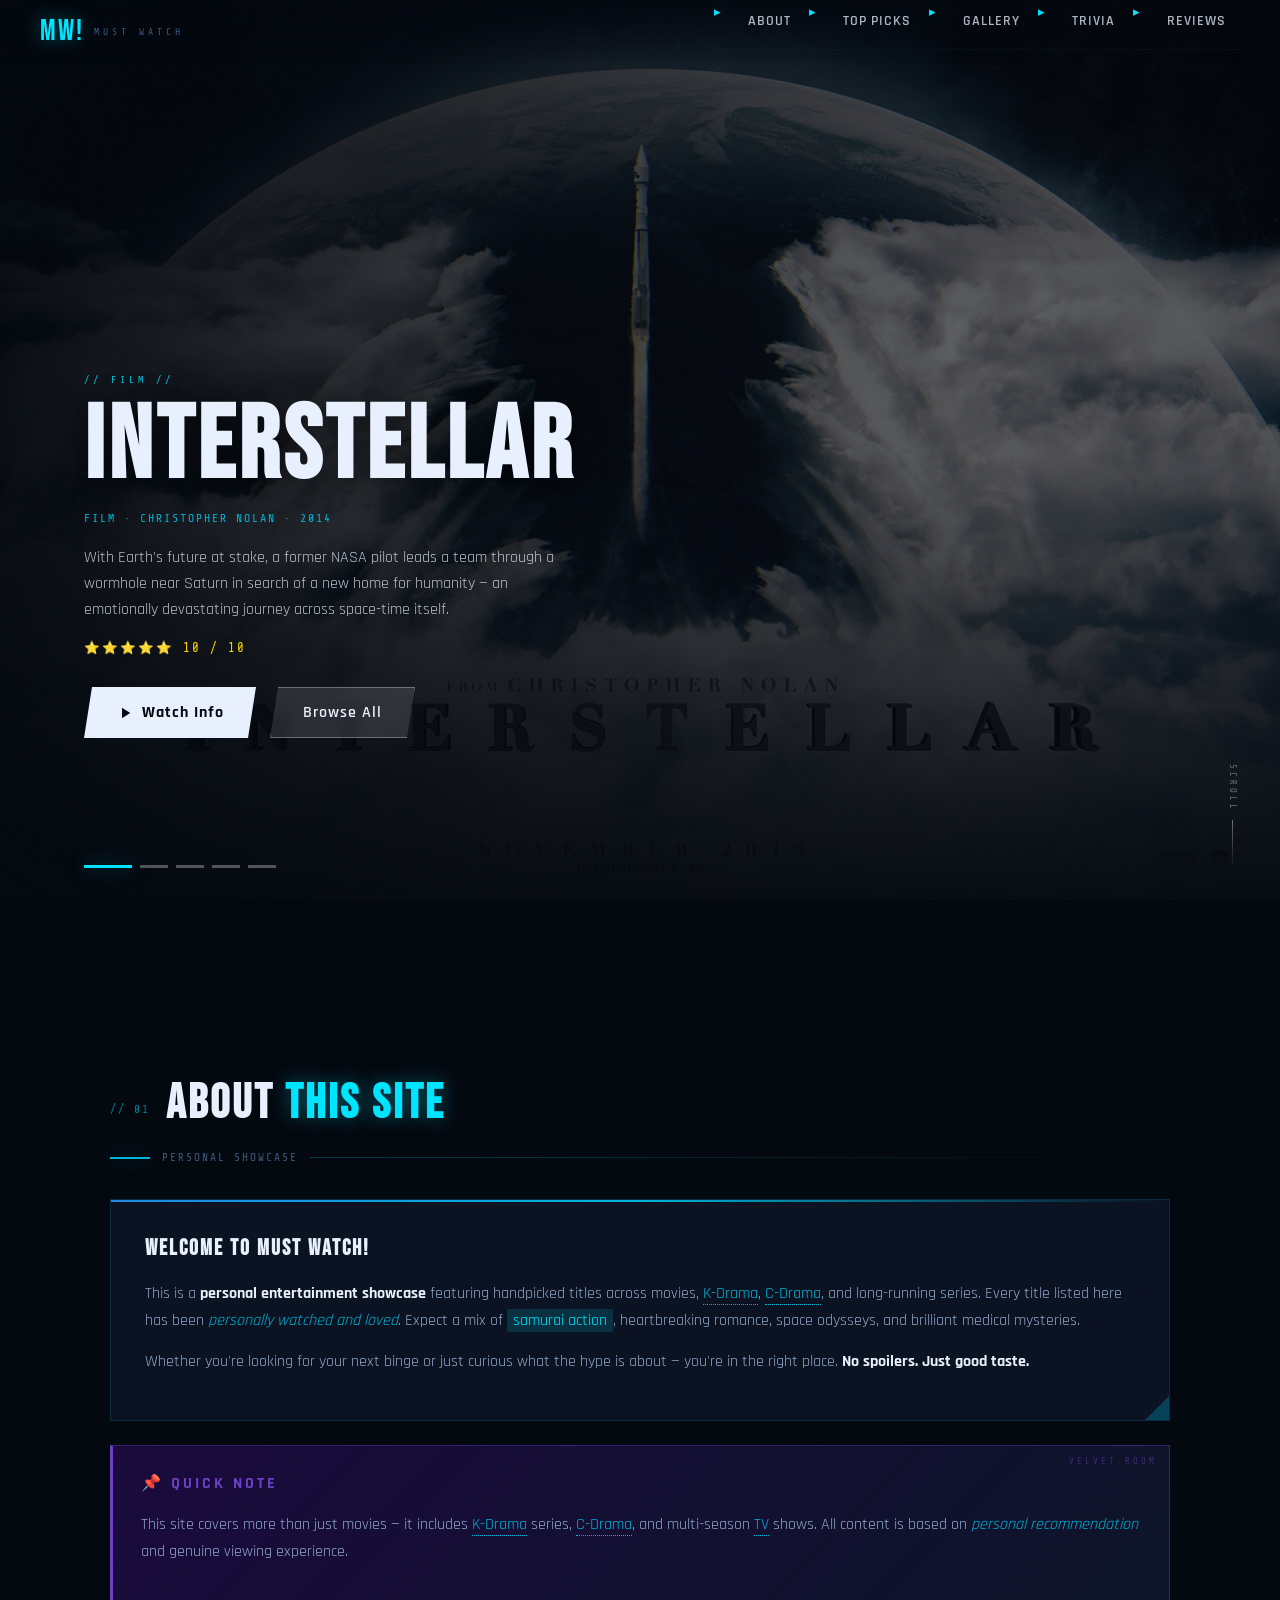
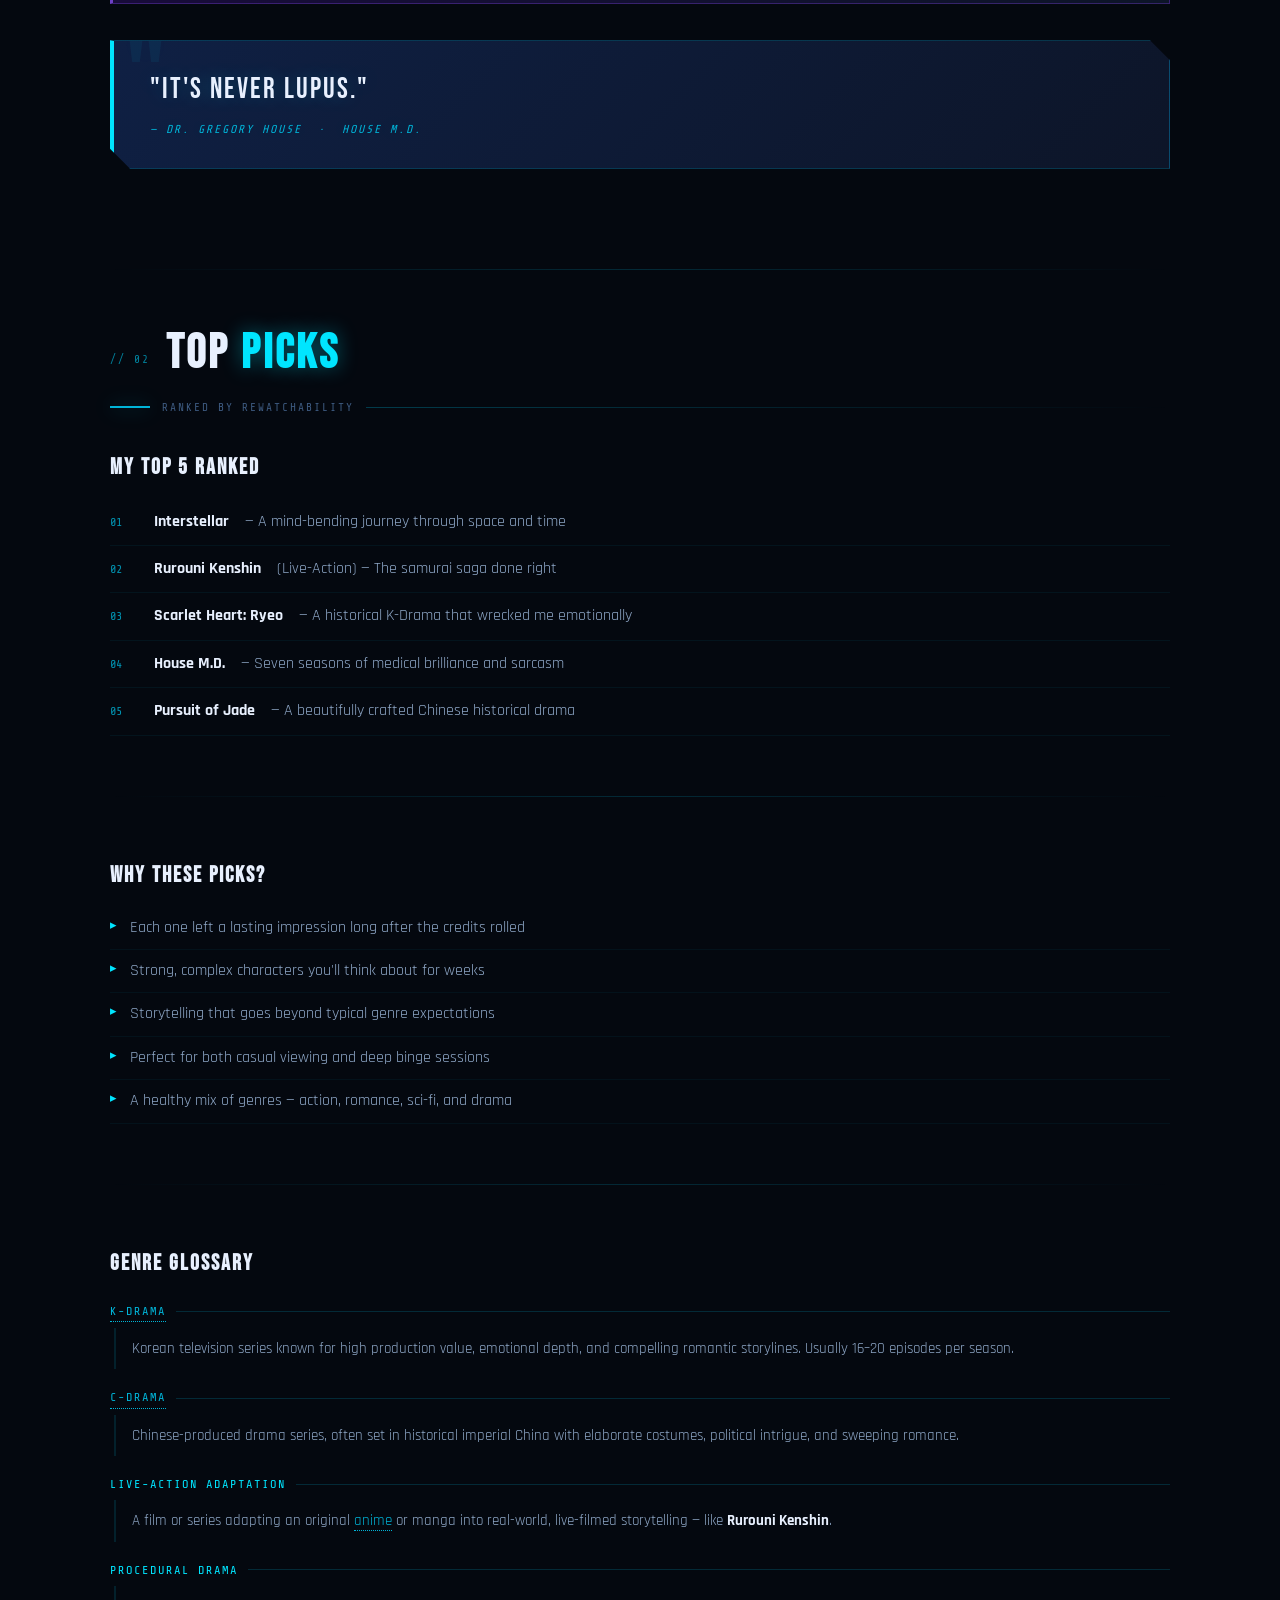
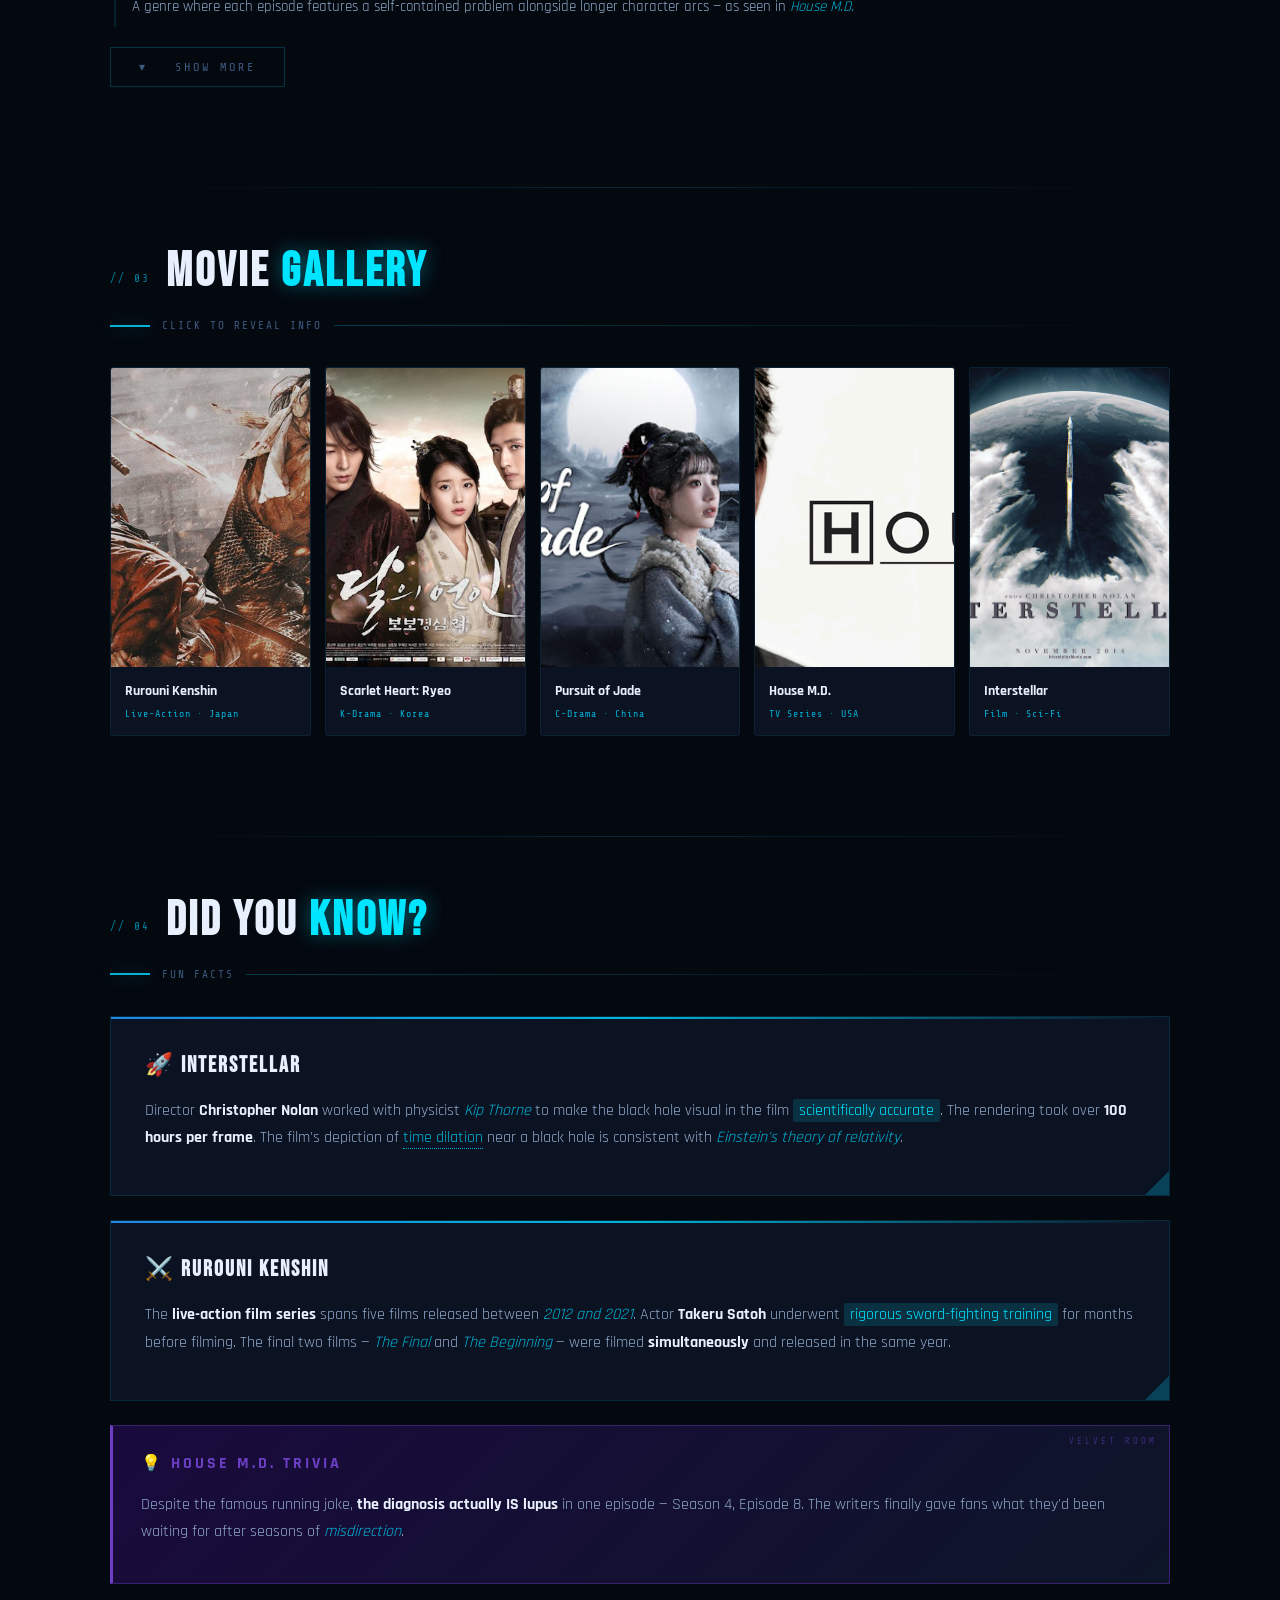
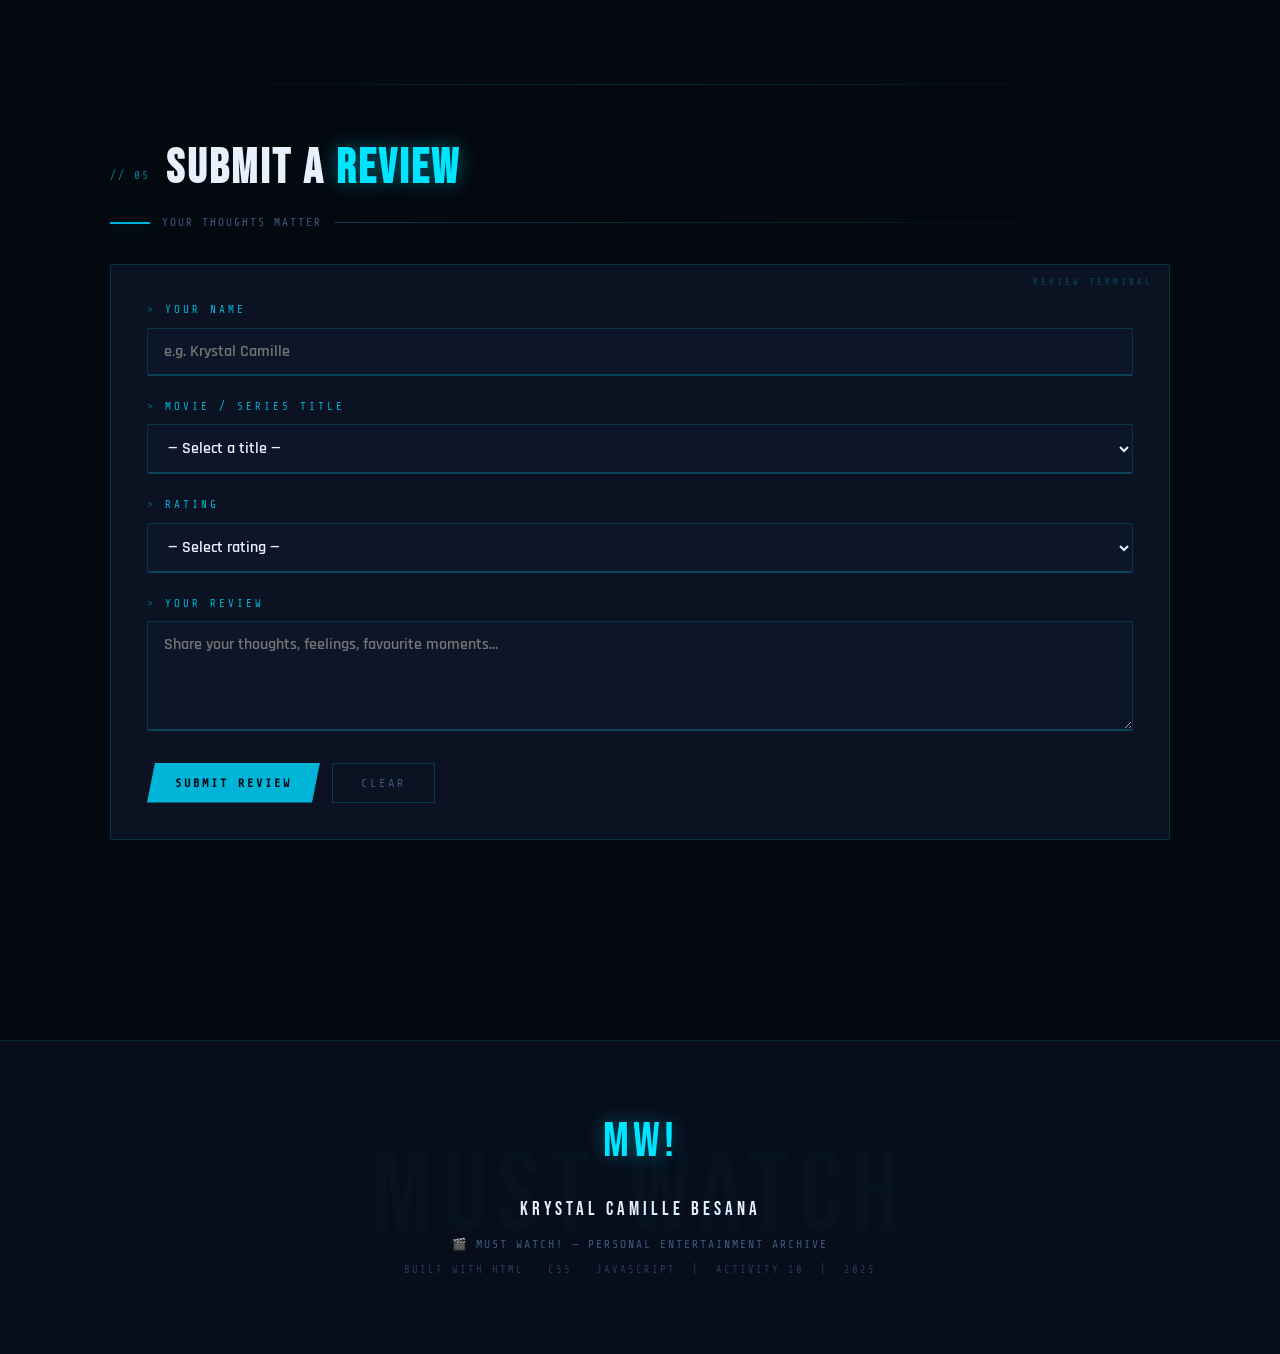
==== commit 98ef9dbd: "hero banner update" ====
--- a/index.html
+++ b/index.html
@@ -4,1370 +4,91 @@
 <head>
     <meta charset="UTF-8" />
     <meta name="viewport" content="width=device-width, initial-scale=1.0" />
-    <meta name="description"
-        content="Must Watch! — A curated entertainment showcase featuring the best movies, K-dramas, C-dramas, and TV series handpicked by Krystal Camille Besana." />
-    <title>Must Watch! | Movies, Dramas & Series</title>
-    <link
-        href="https://fonts.googleapis.com/css2?family=Bebas+Neue&family=Rajdhani:wght@400;600;700&family=Share+Tech+Mono&display=swap"
-        rel="stylesheet">
-
-    <style>
-        #modal-img {
-            width: 100%;
-            max-height: 220px;
-            object-fit: cover;
-            object-position: center top;
-            margin-bottom: 20px;
-            border-bottom: 2px solid rgba(0, 180, 216, 0.3);
-            filter: brightness(0.9) contrast(1.05);
-        }
-
-
-
-
-        /* =============================================
-       CSS CUSTOM PROPERTIES
-    ============================================= */
-        :root {
-            --navy: #04080f;
-            --navy-mid: #070d1a;
-            --navy-card: #0b1221;
-            --navy-panel: #0d1528;
-            --blue-dim: #0f2044;
-            --blue: #1565c0;
-            --blue-bright: #1e88e5;
-            --cyan: #00b4d8;
-            --cyan-bright: #00e5ff;
-            --velvet: #1a0a3d;
-            --velvet-mid: #2d1b69;
-            --velvet-bright: #6c3fc5;
-            --white: #e8f0fe;
-            --white-dim: #8fa8c8;
-            --white-mute: #3d5a80;
-            --red-alert: #e53935;
-            --gold: #ffd600;
-            --font-display: 'Bebas Neue', sans-serif;
-            --font-ui: 'Rajdhani', sans-serif;
-            --font-mono: 'Share Tech Mono', monospace;
-            --transition: all 0.3s cubic-bezier(0.4, 0, 0.2, 1);
-            --glow-cyan: 0 0 20px rgba(0, 229, 255, 0.4);
-            --glow-blue: 0 0 30px rgba(30, 136, 229, 0.3);
-        }
-
-        /* =============================================
-       RESET & BASE
-    ============================================= */
-        *,
-        *::before,
-        *::after {
-            box-sizing: border-box;
-            margin: 0;
-            padding: 0;
-        }
-
-        html {
-            scroll-behavior: smooth;
-        }
-
-        body {
-            background-color: var(--navy);
-            color: var(--white);
-            font-family: var(--font-ui);
-            font-size: 16px;
-            line-height: 1.7;
-            overflow-x: hidden;
-            cursor: default;
-        }
-
-        /* Animated background grid */
-        body::before {
-            content: '';
-            position: fixed;
-            inset: 0;
-            background-image:
-                linear-gradient(rgba(0, 180, 216, 0.03) 1px, transparent 1px),
-                linear-gradient(90deg, rgba(0, 180, 216, 0.03) 1px, transparent 1px);
-            background-size: 40px 40px;
-            pointer-events: none;
-            z-index: 0;
-        }
-
-        /* =============================================
-       SCROLLBAR
-    ============================================= */
-        ::-webkit-scrollbar {
-            width: 4px;
-        }
-
-        ::-webkit-scrollbar-track {
-            background: var(--navy);
-        }
-
-        ::-webkit-scrollbar-thumb {
-            background: var(--cyan);
-        }
-
-        /* =============================================
-       PERSONA UI PANEL MIXIN
-       Corner-bracket style panels
-    ============================================= */
-        .p3-panel {
-            position: relative;
-            background: var(--navy-card);
-            border: 1px solid rgba(0, 180, 216, 0.2);
-            padding: 28px 32px;
-        }
-
-        .p3-panel::before,
-        .p3-panel::after {
-            content: '';
-            position: absolute;
-            width: 14px;
-            height: 14px;
-            border-color: var(--cyan);
-            border-style: solid;
-        }
-
-        .p3-panel::before {
-            top: -1px;
-            left: -1px;
-            border-width: 2px 0 0 2px;
-        }
-
-        .p3-panel::after {
-            bottom: -1px;
-            right: -1px;
-            border-width: 0 2px 2px 0;
-        }
-
-        /* =============================================
-       HEADER
-    ============================================= */
-        header {
-            position: relative;
-            min-height: 420px;
-            display: flex;
-            flex-direction: column;
-            align-items: center;
-            justify-content: center;
-            overflow: hidden;
-            background:
-                linear-gradient(180deg, rgba(10, 8, 30, 0.6) 0%, rgba(4, 8, 15, 0.85) 100%),
-                url('header-bg.jpeg') center/cover no-repeat;
-            padding: 60px 20px 80px;
-            text-align: center;
-            z-index: 1;
-        }
-
-
-        /* Clock ring behind title */
-        header::after {
-            content: '';
-            position: absolute;
-            width: 500px;
-            height: 500px;
-            border-radius: 50%;
-            border: 1px solid rgba(0, 180, 216, 0.08);
-            left: 50%;
-            top: 50%;
-            transform: translate(-50%, -50%);
-            animation: clockSpin 30s linear infinite;
-            box-shadow: inset 0 0 80px rgba(0, 100, 200, 0.05);
-        }
-
-        @keyframes clockSpin {
-            from {
-                transform: translate(-50%, -50%) rotate(0deg);
-            }
-
-            to {
-                transform: translate(-50%, -50%) rotate(360deg);
-            }
-        }
-
-        /* Ink splatter SVG decoration */
-        .ink-splat {
-            position: absolute;
-            opacity: 0.06;
-            pointer-events: none;
-        }
-
-        .ink-splat-left {
-            left: -40px;
-            bottom: 0;
-            width: 300px;
-        }
-
-        .ink-splat-right {
-            right: -40px;
-            top: 0;
-            width: 250px;
-            transform: scaleX(-1) rotate(30deg);
-        }
-
-        .header-eyebrow {
-            font-family: var(--font-mono);
-            font-size: 0.7rem;
-            color: var(--cyan);
-            letter-spacing: 4px;
-            text-transform: uppercase;
-            margin-bottom: 16px;
-            position: relative;
-            z-index: 2;
-            opacity: 0;
-            animation: fadeUp 0.8s ease 0.2s forwards;
-        }
-
-        header h1 {
-            font-family: var(--font-display);
-            font-size: clamp(4rem, 12vw, 8rem);
-            line-height: 0.9;
-            letter-spacing: 4px;
-            color: var(--white);
-            position: relative;
-            z-index: 2;
-            text-shadow: 0 0 40px rgba(0, 229, 255, 0.3);
-            opacity: 0;
-            animation: fadeUp 0.8s ease 0.4s forwards;
-        }
-
-        header h1 .accent {
-            color: var(--cyan-bright);
-            text-shadow: var(--glow-cyan);
-            display: block;
-        }
-
-        header h1 .exclaim {
-            color: var(--red-alert);
-        }
-
-        .header-slash {
-            display: inline-block;
-            width: 60px;
-            height: 3px;
-            background: var(--cyan);
-            margin: 0 12px;
-            vertical-align: middle;
-            box-shadow: var(--glow-cyan);
-        }
-
-        .tagline {
-            font-family: var(--font-ui);
-            font-size: 0.95rem;
-            color: var(--white-dim);
-            letter-spacing: 2px;
-            text-transform: uppercase;
-            margin-top: 20px;
-            position: relative;
-            z-index: 2;
-            opacity: 0;
-            animation: fadeUp 0.8s ease 0.6s forwards;
-        }
-
-        /* Diagonal bottom clip */
-        .header-clip {
-            position: absolute;
-            bottom: -1px;
-            left: 0;
-            right: 0;
-            height: 60px;
-            background: var(--navy);
-            clip-path: polygon(0 100%, 100% 0, 100% 100%);
-        }
-
-        @keyframes fadeUp {
-            from {
-                opacity: 0;
-                transform: translateY(20px);
-            }
-
-            to {
-                opacity: 1;
-                transform: translateY(0);
-            }
-        }
-
-        /* =============================================
-       NAV
-    ============================================= */
-        nav {
-            background: rgba(4, 8, 15, 0.96);
-            backdrop-filter: blur(12px);
-            border-bottom: 1px solid rgba(0, 180, 216, 0.25);
-            position: sticky;
-            top: 0;
-            z-index: 100;
-            position: relative;
-        }
-
-        nav::after {
-            content: '';
-            position: absolute;
-            bottom: 0;
-            left: 0;
-            right: 0;
-            height: 1px;
-            background: linear-gradient(90deg, transparent, var(--cyan), transparent);
-        }
-
-        nav ul {
-            list-style: none;
-            display: flex;
-            justify-content: center;
-            flex-wrap: wrap;
-            max-width: 900px;
-            margin: 0 auto;
-        }
-
-        nav ul li a {
-            display: flex;
-            align-items: center;
-            gap: 6px;
-            padding: 16px 20px;
-            color: var(--white-dim);
-            text-decoration: none;
-            font-family: var(--font-mono);
-            font-size: 0.75rem;
-            letter-spacing: 2px;
-            text-transform: uppercase;
-            transition: var(--transition);
-            position: relative;
-        }
-
-        nav ul li a .nav-num {
-            color: var(--cyan);
-            font-size: 0.65rem;
-            opacity: 0.6;
-        }
-
-        nav ul li a::before {
-            content: '';
-            position: absolute;
-            bottom: 0;
-            left: 50%;
-            transform: translateX(-50%) scaleX(0);
-            width: 80%;
-            height: 2px;
-            background: var(--cyan-bright);
-            box-shadow: var(--glow-cyan);
-            transition: transform 0.3s ease;
-        }
-
-        nav ul li a:hover {
-            color: var(--cyan-bright);
-        }
-
-        nav ul li a:hover::before {
-            transform: translateX(-50%) scaleX(1);
-        }
-
-        /* =============================================
-       MAIN
-    ============================================= */
-        main {
-            max-width: 1100px;
-            margin: 0 auto;
-            padding: 60px 20px 100px;
-            position: relative;
-            z-index: 1;
-        }
-
-        /* =============================================
-       SECTION HEADERS — Persona slash style
-    ============================================= */
-        section {
-            margin-bottom: 100px;
-        }
-
-        .section-header {
-            display: flex;
-            align-items: center;
-            gap: 16px;
-            margin-bottom: 8px;
-        }
-
-        .section-num {
-            font-family: var(--font-mono);
-            font-size: 0.7rem;
-            color: var(--cyan);
-            letter-spacing: 2px;
-            opacity: 0.7;
-        }
-
-        .section-title {
-            font-family: var(--font-display);
-            font-size: clamp(2rem, 4vw, 3rem);
-            color: var(--white);
-            letter-spacing: 3px;
-            line-height: 1;
-            position: relative;
-        }
-
-        .section-title .title-accent {
-            color: var(--cyan-bright);
-            text-shadow: var(--glow-cyan);
-        }
-
-        /* Angled underline */
-        .section-rule {
-            display: flex;
-            align-items: center;
-            gap: 12px;
-            margin-bottom: 32px;
-            margin-top: 8px;
-        }
-
-        .section-rule::before {
-            content: '';
-            display: block;
-            height: 2px;
-            width: 40px;
-            background: var(--cyan);
-            box-shadow: var(--glow-cyan);
-        }
-
-        .section-rule span {
-            font-family: var(--font-mono);
-            font-size: 0.7rem;
-            color: var(--white-mute);
-            letter-spacing: 2px;
-            text-transform: uppercase;
-        }
-
-        .section-rule::after {
-            content: '';
-            display: block;
-            height: 1px;
-            flex: 1;
-            background: linear-gradient(90deg, rgba(0, 180, 216, 0.3), transparent);
-        }
-
-        hr {
-            border: none;
-            height: 1px;
-            background: linear-gradient(90deg, transparent, rgba(0, 180, 216, 0.2), transparent);
-            margin: 60px 0;
-        }
-
-        /* =============================================
-       TYPOGRAPHY
-    ============================================= */
-        h2 {
-            font-family: var(--font-display);
-            font-size: 1.6rem;
-            color: var(--white);
-            letter-spacing: 2px;
-            margin-bottom: 12px;
-        }
-
-        h3 {
-            font-family: var(--font-ui);
-            font-size: 1rem;
-            font-weight: 700;
-            color: var(--cyan);
-            letter-spacing: 3px;
-            text-transform: uppercase;
-            margin-bottom: 14px;
-        }
-
-        p {
-            color: var(--white-dim);
-            font-size: 1rem;
-            margin-bottom: 14px;
-            font-weight: 400;
-        }
-
-        strong {
-            color: var(--white);
-            font-weight: 700;
-        }
-
-        em {
-            color: var(--cyan);
-            font-style: italic;
-        }
-
-        mark {
-            background: rgba(0, 229, 255, 0.15);
-            color: var(--cyan-bright);
-            padding: 1px 6px;
-            border-radius: 2px;
-            font-style: normal;
-        }
-
-        abbr {
-            border-bottom: 1px dotted var(--cyan);
-            cursor: help;
-            color: var(--cyan);
-            text-decoration: none;
-        }
-
-        /* =============================================
-       ARTICLE — Persona UI card
-    ============================================= */
-        article {
-            position: relative;
-            background: var(--navy-card);
-            border: 1px solid rgba(0, 180, 216, 0.15);
-            padding: 30px 34px;
-            margin-bottom: 24px;
-            overflow: hidden;
-        }
-
-        /* Top colored stripe */
-        article::before {
-            content: '';
-            position: absolute;
-            top: 0;
-            left: 0;
-            right: 0;
-            height: 2px;
-            background: linear-gradient(90deg, var(--blue-bright), var(--cyan), transparent);
-        }
-
-        /* Corner accent */
-        article::after {
-            content: '';
-            position: absolute;
-            bottom: 0;
-            right: 0;
-            width: 0;
-            height: 0;
-            border-style: solid;
-            border-width: 0 0 24px 24px;
-            border-color: transparent transparent rgba(0, 180, 216, 0.3) transparent;
-        }
-
-        /* =============================================
-       ASIDE — Velvet Room panel
-    ============================================= */
-        aside {
-            position: relative;
-            background: linear-gradient(135deg, var(--velvet) 0%, var(--navy-panel) 100%);
-            border: 1px solid rgba(108, 63, 197, 0.4);
-            border-left: 3px solid var(--velvet-bright);
-            padding: 24px 28px;
-            margin-bottom: 24px;
-            overflow: hidden;
-        }
-
-        aside::before {
-            content: 'VELVET ROOM';
-            position: absolute;
-            top: 8px;
-            right: 12px;
-            font-family: var(--font-mono);
-            font-size: 0.55rem;
-            color: var(--velvet-bright);
-            letter-spacing: 3px;
-            opacity: 0.5;
-        }
-
-        aside h3 {
-            color: var(--velvet-bright);
-        }
-
-        /* =============================================
-       BLOCKQUOTE — Persona speech bubble style
-    ============================================= */
-        blockquote {
-            position: relative;
-            background: linear-gradient(135deg, var(--blue-dim) 0%, var(--navy-panel) 100%);
-            border: 1px solid rgba(0, 180, 216, 0.3);
-            border-left: 4px solid var(--cyan-bright);
-            padding: 30px 36px;
-            margin: 36px 0;
-            overflow: hidden;
-            clip-path: polygon(0 0, calc(100% - 20px) 0, 100% 20px, 100% 100%, 20px 100%, 0 calc(100% - 20px));
-        }
-
-        blockquote::before {
-            content: '"';
-            font-family: var(--font-display);
-            font-size: 8rem;
-            color: var(--cyan);
-            opacity: 0.08;
-            position: absolute;
-            top: -20px;
-            left: 10px;
-            line-height: 1;
-        }
-
-        blockquote p,
-        blockquote {
-            font-family: var(--font-display);
-            font-size: 1.8rem;
-            color: var(--white);
-            letter-spacing: 2px;
-            line-height: 1.3;
-            margin-bottom: 0;
-            text-shadow: 0 0 20px rgba(0, 229, 255, 0.2);
-        }
-
-        blockquote cite {
-            display: block;
-            margin-top: 14px;
-            font-family: var(--font-mono);
-            font-size: 0.72rem;
-            color: var(--cyan);
-            letter-spacing: 2px;
-            text-transform: uppercase;
-        }
-
-        /* =============================================
-       LISTS
-    ============================================= */
-        ol {
-            color: var(--white-dim);
-            padding-left: 0;
-            list-style: none;
-            counter-reset: p3counter;
-            margin-bottom: 20px;
-        }
-
-        ol li {
-            counter-increment: p3counter;
-            display: flex;
-            align-items: baseline;
-            gap: 16px;
-            padding: 10px 0;
-            border-bottom: 1px solid rgba(0, 180, 216, 0.07);
-            font-size: 0.97rem;
-        }
-
-        ol li::before {
-            content: counter(p3counter, decimal-leading-zero);
-            font-family: var(--font-mono);
-            font-size: 0.75rem;
-            color: var(--cyan);
-            min-width: 28px;
-            opacity: 0.8;
-        }
-
-        ul {
-            list-style: none;
-            padding-left: 0;
-            margin-bottom: 20px;
-        }
-
-        ul li {
-            color: var(--white-dim);
-            padding: 8px 0 8px 20px;
-            border-bottom: 1px solid rgba(0, 180, 216, 0.06);
-            font-size: 0.97rem;
-            position: relative;
-        }
-
-        ul li::before {
-            content: '▸';
-            color: var(--cyan-bright);
-            position: absolute;
-            left: 0;
-            font-size: 0.8rem;
-        }
-
-        /* =============================================
-       DESCRIPTION LIST
-    ============================================= */
-        dl {
-            margin-bottom: 20px;
-        }
-
-        dt {
-            font-family: var(--font-mono);
-            font-size: 0.75rem;
-            color: var(--cyan-bright);
-            letter-spacing: 2px;
-            text-transform: uppercase;
-            margin-top: 18px;
-            display: flex;
-            align-items: center;
-            gap: 10px;
-        }
-
-        dt::after {
-            content: '';
-            flex: 1;
-            height: 1px;
-            background: rgba(0, 180, 216, 0.2);
-        }
-
-        dd {
-            color: var(--white-dim);
-            font-size: 0.93rem;
-            padding: 8px 0 8px 16px;
-            border-left: 2px solid rgba(0, 180, 216, 0.15);
-            margin-left: 4px;
-            margin-top: 6px;
-        }
-
-        /* =============================================
-       GALLERY
-    ============================================= */
-        .gallery-grid {
-            display: grid;
-            grid-template-columns: repeat(auto-fill, minmax(180px, 1fr));
-            gap: 16px;
-            margin-top: 24px;
-        }
-
-        .movie-card {
-            position: relative;
-            background: var(--navy-card);
-            border: 1px solid rgba(0, 180, 216, 0.15);
-            cursor: pointer;
-            transition: var(--transition);
-            overflow: hidden;
-            clip-path: polygon(0 0, calc(100% - 16px) 0, 100% 16px, 100% 100%, 0 100%);
-        }
-
-        /* Corner cut marker */
-        .movie-card::before {
-            content: '';
-            position: absolute;
-            top: 0;
-            right: 0;
-            width: 0;
-            height: 0;
-            border-style: solid;
-            border-width: 0 16px 16px 0;
-            border-color: transparent var(--cyan) transparent transparent;
-            z-index: 2;
-            transition: var(--transition);
-        }
-
-        .movie-card:hover {
-            border-color: var(--cyan);
-            box-shadow: var(--glow-cyan), inset 0 0 30px rgba(0, 180, 216, 0.05);
-            transform: translateY(-4px);
-        }
-
-        .movie-card:hover::before {
-            border-color: transparent var(--cyan-bright) transparent transparent;
-        }
-
-        .poster {
-            width: 100%;
-            aspect-ratio: 2/3;
-            background: linear-gradient(160deg, var(--velvet) 0%, var(--navy-mid) 50%, var(--blue-dim) 100%);
-            display: flex;
-            flex-direction: column;
-            align-items: center;
-            justify-content: center;
-            font-size: 3.5rem;
-            position: relative;
-            overflow: hidden;
-        }
-
-        .poster::after {
-            content: 'SELECT';
-            position: absolute;
-            bottom: 0;
-            left: 0;
-            right: 0;
-            padding: 20px 8px 10px;
-            background: linear-gradient(transparent, rgba(0, 0, 0, 0.9));
-            font-family: var(--font-mono);
-            font-size: 0.6rem;
-            letter-spacing: 3px;
-            color: var(--cyan-bright);
-            text-align: center;
-            opacity: 0;
-            transition: var(--transition);
-        }
-
-        .movie-card:hover .poster::after {
-            opacity: 1;
-        }
-
-        .card-title {
-            padding: 12px 14px 4px;
-            font-family: var(--font-ui);
-            font-weight: 700;
-            font-size: 0.88rem;
-            color: var(--white);
-            letter-spacing: 0.5px;
-        }
-
-        .card-tag {
-            padding: 0 14px 12px;
-            font-family: var(--font-mono);
-            font-size: 0.65rem;
-            color: var(--cyan);
-            letter-spacing: 1px;
-        }
-
-        /* =============================================
-       MODAL
-    ============================================= */
-        .modal-overlay {
-            display: none;
-            position: fixed;
-            inset: 0;
-            background: rgba(4, 8, 15, 0.92);
-            backdrop-filter: blur(8px);
-            z-index: 1000;
-            align-items: center;
-            justify-content: center;
-            padding: 20px;
-        }
-
-        .modal-overlay.active {
-            display: flex;
-        }
-
-        .modal-box {
-            position: relative;
-            background: var(--navy-card);
-            border: 1px solid rgba(0, 180, 216, 0.3);
-            max-width: 560px;
-            width: 100%;
-            padding: 40px;
-            clip-path: polygon(0 0, calc(100% - 30px) 0, 100% 30px, 100% 100%, 30px 100%, 0 calc(100% - 30px));
-            animation: modalIn 0.3s cubic-bezier(0.4, 0, 0.2, 1);
-            overflow: hidden;
-        }
-
-        /* Top bar */
-        .modal-box::before {
-            content: '';
-            position: absolute;
-            top: 0;
-            left: 0;
-            right: 0;
-            height: 2px;
-            background: linear-gradient(90deg, var(--blue-bright), var(--cyan-bright), var(--velvet-bright));
-        }
-
-        /* Side accent */
-        .modal-box::after {
-            content: '';
-            position: absolute;
-            left: 0;
-            top: 0;
-            bottom: 0;
-            width: 2px;
-            background: linear-gradient(180deg, var(--cyan), transparent);
-        }
-
-        @keyframes modalIn {
-            from {
-                opacity: 0;
-                transform: scale(0.92) translateY(16px);
-                clip-path: polygon(0 0, 100% 0, 100% 0, 100% 0, 0 0, 0 0);
-            }
-
-            to {
-                opacity: 1;
-                transform: scale(1) translateY(0);
-                clip-path: polygon(0 0, calc(100% - 30px) 0, 100% 30px, 100% 100%, 30px 100%, 0 calc(100% - 30px));
-            }
-        }
-
-        .modal-close {
-            position: absolute;
-            top: 14px;
-            right: 20px;
-            background: none;
-            border: none;
-            color: var(--white-mute);
-            font-family: var(--font-mono);
-            font-size: 0.75rem;
-            letter-spacing: 2px;
-            cursor: pointer;
-            transition: var(--transition);
-        }
-
-        .modal-close:hover {
-            color: var(--red-alert);
-        }
-
-        .modal-sys {
-            font-family: var(--font-mono);
-            font-size: 0.6rem;
-            color: var(--cyan);
-            letter-spacing: 3px;
-            text-transform: uppercase;
-            margin-bottom: 16px;
-            opacity: 0.6;
-        }
-
-        .modal-emoji {
-            font-size: 2.8rem;
-            display: block;
-            margin-bottom: 10px;
-        }
-
-        .modal-title {
-            font-family: var(--font-display);
-            font-size: 2.2rem;
-            color: var(--white);
-            letter-spacing: 3px;
-            line-height: 1;
-            margin-bottom: 6px;
-        }
-
-        .modal-meta {
-            font-family: var(--font-mono);
-            font-size: 0.68rem;
-            color: var(--cyan);
-            letter-spacing: 2px;
-            text-transform: uppercase;
-            margin-bottom: 16px;
-            opacity: 0.7;
-        }
-
-        .modal-rating {
-            display: inline-flex;
-            align-items: center;
-            gap: 8px;
-            background: rgba(0, 180, 216, 0.08);
-            border: 1px solid rgba(0, 180, 216, 0.25);
-            padding: 6px 14px;
-            font-family: var(--font-mono);
-            font-size: 0.78rem;
-            color: var(--cyan-bright);
-            letter-spacing: 1px;
-            margin-bottom: 18px;
-        }
-
-        .modal-synopsis {
-            color: var(--white-dim);
-            font-size: 0.95rem;
-            line-height: 1.75;
-            margin-bottom: 20px;
-            border-left: 2px solid rgba(0, 180, 216, 0.2);
-            padding-left: 16px;
-        }
-
-        .modal-details {
-            display: flex;
-            flex-wrap: wrap;
-            gap: 8px;
-        }
-
-        .detail-tag {
-            background: var(--blue-dim);
-            border: 1px solid rgba(0, 180, 216, 0.2);
-            padding: 4px 12px;
-            font-family: var(--font-mono);
-            font-size: 0.68rem;
-            color: var(--white-dim);
-            letter-spacing: 1px;
-            text-transform: uppercase;
-            clip-path: polygon(6px 0, 100% 0, calc(100% - 6px) 100%, 0 100%);
-        }
-
-        /* =============================================
-       REVIEW FORM
-    ============================================= */
-        .review-form {
-            position: relative;
-            background: var(--navy-card);
-            border: 1px solid rgba(0, 180, 216, 0.2);
-            padding: 36px;
-            overflow: hidden;
-        }
-
-        .review-form::before {
-            content: 'REVIEW TERMINAL';
-            position: absolute;
-            top: 10px;
-            right: 16px;
-            font-family: var(--font-mono);
-            font-size: 0.55rem;
-            color: var(--cyan);
-            letter-spacing: 3px;
-            opacity: 0.4;
-        }
-
-        .form-group {
-            margin-bottom: 22px;
-        }
-
-        .form-group label {
-            display: block;
-            font-family: var(--font-mono);
-            font-size: 0.68rem;
-            color: var(--cyan);
-            letter-spacing: 3px;
-            text-transform: uppercase;
-            margin-bottom: 8px;
-        }
-
-        .form-group label::before {
-            content: '> ';
-            opacity: 0.5;
-        }
-
-        .form-group input,
-        .form-group select,
-        .form-group textarea {
-            width: 100%;
-            background: var(--navy-panel);
-            border: 1px solid rgba(0, 180, 216, 0.2);
-            border-bottom: 2px solid rgba(0, 180, 216, 0.3);
-            padding: 12px 16px;
-            color: var(--white);
-            font-family: var(--font-ui);
-            font-size: 1rem;
-            font-weight: 600;
-            outline: none;
-            transition: var(--transition);
-        }
-
-        .form-group input:focus,
-        .form-group select:focus,
-        .form-group textarea:focus {
-            border-color: var(--cyan);
-            border-bottom-color: var(--cyan-bright);
-            box-shadow: 0 0 0 1px rgba(0, 229, 255, 0.1), var(--glow-cyan);
-            background: rgba(0, 180, 216, 0.04);
-        }
-
-        .form-group textarea {
-            resize: vertical;
-            min-height: 110px;
-        }
-
-        .form-group select option {
-            background: var(--navy);
-        }
-
-        /* =============================================
-       BUTTONS
-    ============================================= */
-        .btn {
-            display: inline-block;
-            padding: 12px 28px;
-            border: none;
-            font-family: var(--font-mono);
-            font-size: 0.75rem;
-            letter-spacing: 3px;
-            text-transform: uppercase;
-            cursor: pointer;
-            transition: var(--transition);
-            position: relative;
-            overflow: hidden;
-        }
-
-        .btn::before {
-            content: '';
-            position: absolute;
-            inset: 0;
-            background: rgba(255, 255, 255, 0.1);
-            transform: translateX(-100%);
-            transition: transform 0.3s ease;
-        }
-
-        .btn:hover::before {
-            transform: translateX(0);
-        }
-
-        .btn-primary {
-            background: var(--cyan);
-            color: var(--navy);
-            font-weight: 700;
-            clip-path: polygon(8px 0, 100% 0, calc(100% - 8px) 100%, 0 100%);
-        }
-
-        .btn-primary:hover {
-            background: var(--cyan-bright);
-            box-shadow: var(--glow-cyan);
-        }
-
-        .btn-secondary {
-            background: transparent;
-            color: var(--white-mute);
-            border: 1px solid rgba(0, 180, 216, 0.2);
-            margin-left: 10px;
-        }
-
-        .btn-secondary:hover {
-            border-color: var(--cyan);
-            color: var(--cyan);
-        }
-
-        /* =============================================
-       SUBMITTED REVIEWS
-    ============================================= */
-        .reviews-list {
-            margin-top: 28px;
-        }
-
-        .review-card {
-            position: relative;
-            background: var(--navy-panel);
-            border: 1px solid rgba(0, 180, 216, 0.12);
-            border-left: 3px solid var(--cyan);
-            padding: 20px 24px;
-            margin-bottom: 14px;
-            animation: fadeUp 0.4s ease;
-            overflow: hidden;
-        }
-
-        .review-card::after {
-            content: '';
-            position: absolute;
-            bottom: 0;
-            right: 0;
-            width: 0;
-            height: 0;
-            border-style: solid;
-            border-width: 0 0 16px 16px;
-            border-color: transparent transparent rgba(0, 180, 216, 0.2) transparent;
-        }
-
-        .review-header {
-            display: flex;
-            justify-content: space-between;
-            align-items: baseline;
-            flex-wrap: wrap;
-            gap: 8px;
-            margin-bottom: 10px;
-        }
-
-        .review-name {
-            font-family: var(--font-display);
-            font-size: 1.1rem;
-            color: var(--white);
-            letter-spacing: 2px;
-        }
-
-        .review-movie {
-            font-family: var(--font-mono);
-            font-size: 0.65rem;
-            color: var(--cyan);
-            letter-spacing: 2px;
-            text-transform: uppercase;
-        }
-
-        .review-stars {
-            font-size: 0.9rem;
-        }
-
-        .review-text {
-            color: var(--white-dim);
-            font-size: 0.93rem;
-            font-style: italic;
-            margin-bottom: 0;
-            border-left: 2px solid rgba(0, 180, 216, 0.15);
-            padding-left: 12px;
-        }
-
-        /* =============================================
-       SHOW MORE / LESS
-    ============================================= */
-        .collapsible-content {
-            overflow: hidden;
-            max-height: 0;
-            transition: max-height 0.5s cubic-bezier(0.4, 0, 0.2, 1);
-        }
-
-        .collapsible-content.expanded {
-            max-height: 1200px;
-        }
-
-        /* =============================================
-       BACK TO TOP
-    ============================================= */
-        #back-to-top {
-            position: fixed;
-            bottom: 30px;
-            right: 30px;
-            background: var(--cyan);
-            color: var(--navy);
-            border: none;
-            width: 44px;
-            height: 44px;
-            font-family: var(--font-mono);
-            font-size: 1rem;
-            cursor: pointer;
-            opacity: 0;
-            pointer-events: none;
-            transition: var(--transition);
-            z-index: 200;
-            clip-path: polygon(50% 0%, 100% 50%, 50% 100%, 0% 50%);
-        }
-
-        #back-to-top.visible {
-            opacity: 1;
-            pointer-events: all;
-        }
-
-        #back-to-top:hover {
-            background: var(--cyan-bright);
-            box-shadow: var(--glow-cyan);
-            transform: translateY(-3px) scale(1.1);
-        }
-
-        /* =============================================
-       FOOTER
-    ============================================= */
-        footer {
-            position: relative;
-            background: var(--navy-mid);
-            border-top: 1px solid rgba(0, 180, 216, 0.15);
-            padding: 50px 20px;
-            text-align: center;
-            overflow: hidden;
-        }
-
-        footer::before {
-            content: 'MUST WATCH';
-            position: absolute;
-            font-family: var(--font-display);
-            font-size: 8rem;
-            color: rgba(0, 180, 216, 0.03);
-            left: 50%;
-            top: 50%;
-            transform: translate(-50%, -50%);
-            letter-spacing: 10px;
-            pointer-events: none;
-            white-space: nowrap;
-        }
-
-        footer p {
-            font-family: var(--font-mono);
-            font-size: 0.72rem;
-            color: var(--white-mute);
-            letter-spacing: 2px;
-            margin-bottom: 6px;
-        }
-
-        footer .footer-name {
-            color: var(--cyan-bright);
-            font-family: var(--font-display);
-            font-size: 1.4rem;
-            letter-spacing: 4px;
-            display: block;
-            margin-bottom: 8px;
-        }
-
-        /* =============================================
-       RESPONSIVE
-    ============================================= */
-        @media (max-width: 600px) {
-            .gallery-grid {
-                grid-template-columns: repeat(auto-fill, minmax(140px, 1fr));
-            }
-
-            .modal-box {
-                padding: 28px 22px;
-            }
-
-            .review-form {
-                padding: 24px;
-            }
-
-            header h1 {
-                font-size: 4rem;
-            }
-        }
-
-
-
-
-        .review-actions {
-            display: flex;
-            gap: 10px;
-            margin-top: 12px;
-        }
-
-        .btn-edit,
-        .btn-delete {
-            background: transparent;
-            border: 1px solid rgba(0, 180, 216, 0.2);
-            font-family: var(--font-mono);
-            font-size: 0.6rem;
-            letter-spacing: 2px;
-            padding: 4px 12px;
-            cursor: pointer;
-            transition: var(--transition);
-        }
-
-        .btn-edit {
-            color: var(--cyan);
-            border-color: rgba(0, 180, 216, 0.3);
-        }
-
-        .btn-edit:hover {
-            background: rgba(0, 180, 216, 0.1);
-            border-color: var(--cyan);
-        }
-
-        .btn-delete {
-            color: var(--red-alert);
-            border-color: rgba(229, 57, 53, 0.3);
-        }
-
-        .btn-delete:hover {
-            background: rgba(229, 57, 53, 0.1);
-            border-color: var(--red-alert);
-        }
-
-        @keyframes fadeOut {
-            from {
-                opacity: 1;
-                transform: translateX(0);
-            }
-
-            to {
-                opacity: 0;
-                transform: translateX(20px);
-            }
-        }
-    </style>
+    <meta name="description" content="Must Watch! — A curated entertainment showcase featuring the best movies, K-dramas, C-dramas, and TV series handpicked by Krystal Camille Besana." />
+    <title>Must Watch!</title>
+    <link href="https://fonts.googleapis.com/css2?family=Bebas+Neue&family=Rajdhani:wght@400;500;600;700&family=Share+Tech+Mono&display=swap" rel="stylesheet">
+    <link rel="stylesheet" href="style.css" />
 </head>
 
 <body>
 
-    <!-- ===== HEADER ===== -->
-    <header id="top">
-        <!-- Ink splatter decorations -->
-        <svg class="ink-splat ink-splat-left" viewBox="0 0 200 400" fill="none" xmlns="http://www.w3.org/2000/svg">
-            <ellipse cx="60" cy="200" rx="55" ry="180" fill="#00b4d8" transform="rotate(-15 60 200)" />
-            <ellipse cx="120" cy="150" rx="30" ry="100" fill="#00b4d8" transform="rotate(10 120 150)" />
-            <circle cx="40" cy="80" r="20" fill="#00b4d8" />
-            <circle cx="150" cy="300" r="12" fill="#00b4d8" />
-            <ellipse cx="90" cy="350" rx="15" ry="40" fill="#00b4d8" transform="rotate(-20 90 350)" />
-        </svg>
-        <svg class="ink-splat ink-splat-right" viewBox="0 0 200 400" fill="none" xmlns="http://www.w3.org/2000/svg">
-            <ellipse cx="60" cy="200" rx="55" ry="180" fill="#6c3fc5" transform="rotate(-15 60 200)" />
-            <ellipse cx="120" cy="150" rx="30" ry="100" fill="#6c3fc5" transform="rotate(10 120 150)" />
-            <circle cx="40" cy="80" r="20" fill="#6c3fc5" />
-            <circle cx="150" cy="300" r="12" fill="#6c3fc5" />
-        </svg>
-
-        <p class="header-eyebrow">// ENTERTAINMENT ARCHIVE — UNIT KCB //</p>
-        <h1>
-            MUST
-            <span class="accent">WATCH<span class="exclaim">!</span></span>
-        </h1>
-        <p class="tagline">
-            <span class="header-slash"></span>
-            Movies &nbsp;·&nbsp; K-Drama &nbsp;·&nbsp; C-Drama &nbsp;·&nbsp; Series
-            <span class="header-slash"></span>
-        </p>
-        <div class="header-clip"></div>
-    </header>
+    <!-- ===== NAV ===== -->
+    <nav id="main-nav">
+        <div class="nav-brand">
+            <span class="nav-logo-mw">MW!</span>
+            <span class="nav-logo-full">MUST WATCH</span>
+        </div>
+        <ul class="nav-links" id="nav-menu">
+            <li><a href="#about" onclick="closeMenu()">About</a></li>
+            <li><a href="#top-picks" onclick="closeMenu()">Top Picks</a></li>
+            <li><a href="#gallery" onclick="closeMenu()">Gallery</a></li>
+            <li><a href="#trivia" onclick="closeMenu()">Trivia</a></li>
+            <li><a href="#reviews" onclick="closeMenu()">Reviews</a></li>
+        </ul>
+        <button class="hamburger" id="hamburger" onclick="toggleMenu()" aria-label="Toggle Menu">
+            <span></span><span></span><span></span>
+        </button>
+    </nav>
+
+    <!-- ===== HERO BANNER ===== -->
+    <section id="hero">
+        <div class="hero-slides">
+            <div class="hero-slide active" data-id="interstellar">
+                <div class="hero-bg" style="background-image: url('assets/star.jpg')"></div>
+            </div>
+            <div class="hero-slide" data-id="kenshin">
+                <div class="hero-bg" style="background-image: url('assets/roniii.jpg')"></div>
+            </div>
+            <div class="hero-slide" data-id="scarlet">
+                <div class="hero-bg" style="background-image: url('assets/angy.jpg')"></div>
+            </div>
+            <div class="hero-slide" data-id="jade">
+                <div class="hero-bg" style="background-image: url('assets/yan.webp')"></div>
+            </div>
+            <div class="hero-slide" data-id="house">
+                <div class="hero-bg" style="background-image: url('assets/bahay.jpg')"></div>
+            </div>
+        </div>
+
+        <div class="hero-overlay"></div>
+        <div class="hero-vignette"></div>
+
+        <div class="hero-content">
+            <div class="hero-badge" id="hero-badge">// FEATURED //</div>
+            <h1 class="hero-title" id="hero-title">INTERSTELLAR</h1>
+            <div class="hero-meta" id="hero-meta">Film · Christopher Nolan · 2014</div>
+            <p class="hero-synopsis" id="hero-synopsis">With Earth's future at stake, a former NASA pilot leads a team through a wormhole near Saturn in search of a new home for humanity — an emotionally devastating journey across space-time itself.</p>
+            <div class="hero-rating" id="hero-rating">⭐⭐⭐⭐⭐ &nbsp;10 / 10</div>
+            <div class="hero-actions">
+                <button class="btn-hero-primary" onclick="openTrailer(currentHeroId)">
+                    <svg width="18" height="18" viewBox="0 0 24 24" fill="currentColor"><path d="M8 5v14l11-7z"/></svg>
+                    Watch Info
+                </button>
+                <button class="btn-hero-secondary" onclick="document.getElementById('gallery').scrollIntoView({behavior:'smooth'})">
+                    Browse All
+                </button>
+            </div>
+        </div>
+
+        <div class="hero-dots" id="hero-dots">
+            <button class="hero-dot active" onclick="goToSlide(0)"></button>
+            <button class="hero-dot" onclick="goToSlide(1)"></button>
+            <button class="hero-dot" onclick="goToSlide(2)"></button>
+            <button class="hero-dot" onclick="goToSlide(3)"></button>
+            <button class="hero-dot" onclick="goToSlide(4)"></button>
+        </div>
+
+        <div class="hero-scroll-hint">
+            <span>SCROLL</span>
+            <div class="scroll-line"></div>
+        </div>
+    </section>
 
     <!-- ===== BACKGROUND MUSIC ===== -->
     <audio id="bg-music" loop preload="auto">
         <source src="p5.m4a" type="audio/mp4" />
     </audio>
 
-    <!-- ===== NAV ===== -->
-    <nav>
-        <ul>
-            <li><a href="#about"><span class="nav-num">01.</span> About</a></li>
-            <li><a href="#top-picks"><span class="nav-num">02.</span> Top Picks</a></li>
-            <li><a href="#gallery"><span class="nav-num">03.</span> Gallery</a></li>
-            <li><a href="#trivia"><span class="nav-num">04.</span> Trivia</a></li>
-            <li><a href="#reviews"><span class="nav-num">05.</span> Reviews</a></li>
-        </ul>
-    </nav>
-
     <!-- ===== MAIN ===== -->
     <main>
 
@@ -1375,12 +96,12 @@
         <section id="about">
             <div class="section-header">
                 <span class="section-num">// 01</span>
-                <h1 class="section-title">ABOUT <span class="title-accent">THIS SITE</span></h1>
+                <h2 class="section-title">ABOUT <span class="title-accent">THIS SITE</span></h2>
             </div>
             <div class="section-rule"><span>Personal Showcase</span></div>
 
             <article>
-                <h2>WELCOME TO MUST WATCH!</h2>
+                <h3>WELCOME TO MUST WATCH!</h3>
                 <p>
                     This is a <strong>personal entertainment showcase</strong> featuring handpicked titles across
                     movies, <abbr title="Korean Drama">K-Drama</abbr>, <abbr title="Chinese Drama">C-Drama</abbr>,
@@ -1395,7 +116,7 @@
             </article>
 
             <aside>
-                <h3>📌 Quick Note</h3>
+                <h4>📌 Quick Note</h4>
                 <p>
                     This site covers more than just movies — it includes
                     <abbr title="Korean Drama">K-Drama</abbr> series, <abbr title="Chinese Drama">C-Drama</abbr>,
@@ -1408,7 +129,6 @@
                 "It's never lupus."
                 <cite>— Dr. Gregory House &nbsp;·&nbsp; HOUSE M.D.</cite>
             </blockquote>
-
         </section>
 
         <hr />
@@ -1417,7 +137,7 @@
         <section id="top-picks">
             <div class="section-header">
                 <span class="section-num">// 02</span>
-                <h1 class="section-title">TOP <span class="title-accent">PICKS</span></h1>
+                <h2 class="section-title">TOP <span class="title-accent">PICKS</span></h2>
             </div>
             <div class="section-rule"><span>Ranked by Rewatchability</span></div>
 
@@ -1446,20 +166,13 @@
             <h3>GENRE GLOSSARY</h3>
             <dl>
                 <dt><abbr title="Korean Drama">K-Drama</abbr></dt>
-                <dd>Korean television series known for high production value, emotional depth, and compelling romantic
-                    storylines. Usually 16–20 episodes per season.</dd>
-
+                <dd>Korean television series known for high production value, emotional depth, and compelling romantic storylines. Usually 16–20 episodes per season.</dd>
                 <dt><abbr title="Chinese Drama">C-Drama</abbr></dt>
-                <dd>Chinese-produced drama series, often set in historical imperial China with elaborate costumes,
-                    political intrigue, and sweeping romance.</dd>
-
+                <dd>Chinese-produced drama series, often set in historical imperial China with elaborate costumes, political intrigue, and sweeping romance.</dd>
                 <dt>Live-Action Adaptation</dt>
-                <dd>A film or series adapting an original <abbr title="Japanese Animation">anime</abbr> or manga into
-                    real-world, live-filmed storytelling — like <strong>Rurouni Kenshin</strong>.</dd>
-
+                <dd>A film or series adapting an original <abbr title="Japanese Animation">anime</abbr> or manga into real-world, live-filmed storytelling — like <strong>Rurouni Kenshin</strong>.</dd>
                 <dt>Procedural Drama</dt>
-                <dd>A genre where each episode features a self-contained problem alongside longer character arcs — as
-                    seen in <em>House M.D.</em></dd>
+                <dd>A genre where each episode features a self-contained problem alongside longer character arcs — as seen in <em>House M.D.</em></dd>
             </dl>
 
             <button class="btn btn-secondary" id="show-more-btn" onclick="toggleMore()">
@@ -1469,12 +182,11 @@
             <div class="collapsible-content" id="more-content">
                 <br />
                 <article>
-                    <h2>A LITTLE MORE CONTEXT</h2>
+                    <h3>A LITTLE MORE CONTEXT</h3>
                     <p>
                         These titles weren't just entertainment — they were <em>experiences</em>.
                         <strong>Interstellar</strong> redefined what a science fiction film could feel like emotionally.
-                        <mark>Rurouni Kenshin's live-action trilogy</mark> proved that anime adaptations can be taken
-                        seriously.
+                        <mark>Rurouni Kenshin's live-action trilogy</mark> proved that anime adaptations can be taken seriously.
                         <strong>Scarlet Heart: Ryeo</strong> set an impossibly high bar for historical K-Drama.
                         And <em>House M.D.</em> made medical diagnosis surprisingly addictive.
                     </p>
@@ -1484,7 +196,6 @@
                     </p>
                 </article>
             </div>
-
         </section>
 
         <hr />
@@ -1493,56 +204,82 @@
         <section id="gallery">
             <div class="section-header">
                 <span class="section-num">// 03</span>
-                <h1 class="section-title">MOVIE <span class="title-accent">GALLERY</span></h1>
+                <h2 class="section-title">MOVIE <span class="title-accent">GALLERY</span></h2>
             </div>
             <div class="section-rule"><span>Click to Reveal Info</span></div>
 
             <div class="gallery-grid">
                 <div class="movie-card" onclick="openModal('kenshin')">
-                    <div class="poster">⚔️</div>
-                    <div class="card-title">Rurouni Kenshin</div>
-                    <div class="card-tag">Live-Action · Japan</div>
+                    <div class="poster" style="background-image: url('assets/roni.jpg')">
+                        <div class="poster-overlay">
+                          
+                        </div>
+                    </div>
+                    <div class="card-info">
+                        <div class="card-title">Rurouni Kenshin</div>
+                        <div class="card-tag">Live-Action · Japan</div>
+                    </div>
                 </div>
                 <div class="movie-card" onclick="openModal('scarlet')">
-                    <div class="poster">👑</div>
-                    <div class="card-title">Scarlet Heart: Ryeo</div>
-                    <div class="card-tag">K-Drama · Korea</div>
+                    <div class="poster" style="background-image: url('assets/scarlet.jpg')">
+                        <div class="poster-overlay">
+                        
+                        </div>
+                    </div>
+                    <div class="card-info">
+                        <div class="card-title">Scarlet Heart: Ryeo</div>
+                        <div class="card-tag">K-Drama · Korea</div>
+                    </div>
                 </div>
                 <div class="movie-card" onclick="openModal('jade')">
-                    <div class="poster">🏮</div>
-                    <div class="card-title">Pursuit of Jade</div>
-                    <div class="card-tag">C-Drama · China</div>
+                    <div class="poster" style="background-image: url('assets/jade.jpg')">
+                        <div class="poster-overlay">
+                       
+                        </div>
+                    </div>
+                    <div class="card-info">
+                        <div class="card-title">Pursuit of Jade</div>
+                        <div class="card-tag">C-Drama · China</div>
+                    </div>
                 </div>
                 <div class="movie-card" onclick="openModal('house')">
-                    <div class="poster">🏥</div>
-                    <div class="card-title">House M.D.</div>
-                    <div class="card-tag">TV Series · USA</div>
+                    <div class="poster" style="background-image: url('assets/house.webp')">
+                        <div class="poster-overlay">
+                      
+                        </div>
+                    </div>
+                    <div class="card-info">
+                        <div class="card-title">House M.D.</div>
+                        <div class="card-tag">TV Series · USA</div>
+                    </div>
                 </div>
                 <div class="movie-card" onclick="openModal('interstellar')">
-                    <div class="poster">🚀</div>
-                    <div class="card-title">Interstellar</div>
-                    <div class="card-tag">Film · Sci-Fi</div>
+                    <div class="poster" style="background-image: url('assets/star.jpg')">
+                        <div class="poster-overlay">
+                        
+                        </div>
+                    </div>
+                    <div class="card-info">
+                        <div class="card-title">Interstellar</div>
+                        <div class="card-tag">Film · Sci-Fi</div>
+                    </div>
                 </div>
             </div>
         </section>
 
         <!-- MODAL -->
         <div class="modal-overlay" id="modal-overlay" onclick="closeModalOutside(event)">
-
             <div class="modal-box">
-                <button class="modal-close" onclick="closeModal()">[ CLOSE ]</button>
-
-                <!-- Movie image -->
-                <img id="modal-img" src="" alt="Movie Preview"
-                    style="display:none; width:100%; max-height:220px; object-fit:cover; margin-bottom:20px;" />
-
-                <div class="modal-sys">// TITLE DATABASE — ENTRY LOADED</div>
-                <span class="modal-emoji" id="modal-emoji"></span>
-                <div class="modal-title" id="modal-title"></div>
-                <div class="modal-meta" id="modal-meta"></div>
-                <div class="modal-rating" id="modal-rating"></div>
-                <p class="modal-synopsis" id="modal-synopsis"></p>
-                <div class="modal-details" id="modal-details"></div>
+                <button class="modal-close" onclick="closeModal()">✕</button>
+                <img id="modal-img" src="" alt="Movie Preview" style="display:none;" />
+                <div class="modal-body">
+                    <div class="modal-sys">// TITLE DATABASE — ENTRY LOADED</div>
+                    <div class="modal-title" id="modal-title"></div>
+                    <div class="modal-meta" id="modal-meta"></div>
+                    <div class="modal-rating" id="modal-rating"></div>
+                    <p class="modal-synopsis" id="modal-synopsis"></p>
+                    <div class="modal-details" id="modal-details"></div>
+                </div>
             </div>
         </div>
 
@@ -1552,12 +289,12 @@
         <section id="trivia">
             <div class="section-header">
                 <span class="section-num">// 04</span>
-                <h1 class="section-title">DID YOU <span class="title-accent">KNOW?</span></h1>
+                <h2 class="section-title">DID YOU <span class="title-accent">KNOW?</span></h2>
             </div>
             <div class="section-rule"><span>Fun Facts</span></div>
 
             <article>
-                <h2>🚀 INTERSTELLAR</h2>
+                <h3>🚀 INTERSTELLAR</h3>
                 <p>
                     Director <strong>Christopher Nolan</strong> worked with physicist
                     <em>Kip Thorne</em> to make the black hole visual in the film
@@ -1569,7 +306,7 @@
             </article>
 
             <article>
-                <h2>⚔️ RUROUNI KENSHIN</h2>
+                <h3>⚔️ RUROUNI KENSHIN</h3>
                 <p>
                     The <strong>live-action film series</strong> spans five films released between
                     <em>2012 and 2021</em>. Actor <strong>Takeru Satoh</strong> underwent
@@ -1580,14 +317,13 @@
             </article>
 
             <aside>
-                <h3>💡 House M.D. Trivia</h3>
+                <h4>💡 House M.D. Trivia</h4>
                 <p>
                     Despite the famous running joke, <strong>the diagnosis actually IS lupus</strong> in one episode —
                     Season 4, Episode 8. The writers finally gave fans what they'd been waiting for
                     after seasons of <em>misdirection</em>.
                 </p>
             </aside>
-
         </section>
 
         <hr />
@@ -1596,7 +332,7 @@
         <section id="reviews">
             <div class="section-header">
                 <span class="section-num">// 05</span>
-                <h1 class="section-title">SUBMIT A <span class="title-accent">REVIEW</span></h1>
+                <h2 class="section-title">SUBMIT A <span class="title-accent">REVIEW</span></h2>
             </div>
             <div class="section-rule"><span>Your Thoughts Matter</span></div>
 
@@ -1629,11 +365,12 @@
                 </div>
                 <div class="form-group">
                     <label for="review-text">Your Review</label>
-                    <textarea id="review-text"
-                        placeholder="Share your thoughts, feelings, favourite moments..."></textarea>
-                </div>
-                <button class="btn btn-primary" onclick="submitReview()">Submit Review</button>
-                <button class="btn btn-secondary" onclick="clearForm()">Clear</button>
+                    <textarea id="review-text" placeholder="Share your thoughts, feelings, favourite moments..."></textarea>
+                </div>
+                <div class="form-btn-row">
+                    <button class="btn btn-primary" onclick="submitReview()">Submit Review</button>
+                    <button class="btn btn-secondary" onclick="clearForm()">Clear</button>
+                </div>
             </div>
 
             <div class="reviews-list" id="reviews-list"></div>
@@ -1643,230 +380,39 @@
 
     <!-- ===== FOOTER ===== -->
     <footer>
-        <span class="footer-name">KRYSTAL CAMILLE BESANA</span>
-        <p>🎬 MUST WATCH! — PERSONAL ENTERTAINMENT ARCHIVE</p>
-        <p style="margin-top: 10px; opacity: 0.5;">BUILT WITH HTML · CSS · JAVASCRIPT &nbsp;|&nbsp; ACTIVITY 10
-            &nbsp;|&nbsp; 2025</p>
+        <div class="footer-inner">
+            <div class="footer-logo">MW!</div>
+            <p class="footer-name">KRYSTAL CAMILLE BESANA</p>
+            <p class="footer-sub">🎬 MUST WATCH! — PERSONAL ENTERTAINMENT ARCHIVE</p>
+            <p class="footer-credit">BUILT WITH HTML · CSS · JAVASCRIPT &nbsp;|&nbsp; ACTIVITY 10 &nbsp;|&nbsp; 2025</p>
+        </div>
     </footer>
 
     <!-- ===== BACK TO TOP ===== -->
     <button id="back-to-top" onclick="scrollToTop()" title="Back to Top">↑</button>
 
-    <!-- ===== JAVASCRIPT ===== -->
-    <script>
-
-
-        // =============================================
-        // BACKGROUND MUSIC — AUTOPLAY ON FIRST CLICK
-        // =============================================
-        const bgMusic = document.getElementById('bg-music');
-        bgMusic.volume = 0.4; // 40% volume, adjust as needed
-
-        document.addEventListener('click', function startMusic() {
-            bgMusic.play();
-            document.removeEventListener('click', startMusic);
-        }, { once: true });
-
-
-        // =============================================
-        // MOVIE DATA
-        // =============================================
-        const movies = {
-            kenshin: {
-                image: 'roni.jpg',
-                emoji: '⚔️',
-                title: 'RUROUNI KENSHIN',
-                meta: 'Live-Action · Japan · 2012–2021',
-                rating: '⭐⭐⭐⭐⭐ — 9.5 / 10',
-                synopsis: 'Based on the beloved manga and anime, Rurouni Kenshin follows Himura Kenshin — a legendary assassin turned wandering swordsman who has vowed never to kill again. The live-action series brings iconic characters to life with stunning choreography, emotional depth, and faithful storytelling across five films.',
-                details: ['Action', 'Samurai', 'Live-Action', 'Japan', '5 Films', 'Takeru Satoh']
-            },
-            scarlet: {
-                image: 'scarlet.jpg',
-                emoji: '👑',
-                title: 'SCARLET HEART: RYEO',
-                meta: 'K-Drama · SBS · Korea · 2016',
-                rating: '⭐⭐⭐⭐⭐ — 9.2 / 10',
-                synopsis: 'A modern woman is transported back to the Goryeo Dynasty, entangled in palace politics and a heartbreaking love story involving the royal princes. Known for stunning visuals, emotional performances, and an ending that still haunts viewers years later.',
-                details: ['K-Drama', 'Historical', 'Romance', 'Time Travel', '20 Episodes', 'Lee Joon-gi']
-            },
-            jade: {
-                image: 'jade.jpg',
-                emoji: '🏮',
-                title: 'PURSUIT OF JADE',
-                meta: 'C-Drama · China',
-                rating: '⭐⭐⭐⭐ — 8.7 / 10',
-                synopsis: 'A beautifully crafted Chinese historical drama set in imperial China, following a story of identity, power, and romance against a backdrop of intricate court politics. Rich in costume detail and atmospheric storytelling.',
-                details: ['C-Drama', 'Historical', 'Romance', 'Imperial China', 'Period Drama']
-            },
-            house: {
-                image: 'house.webp',
-                emoji: '🏥',
-                title: 'HOUSE M.D.',
-                meta: 'TV Series · Fox · USA · 2004–2012',
-                rating: '⭐⭐⭐⭐⭐ — 9.0 / 10',
-                synopsis: 'Dr. Gregory House is a brilliant but misanthropic diagnostician at Princeton-Plainsboro Teaching Hospital. Armed with a cane, a Vicodin habit, and zero bedside manner, House and his team tackle seemingly impossible medical cases — each a puzzle wrapped in sharp wit and human drama.',
-                details: ['Medical Drama', 'USA', '8 Seasons', '177 Episodes', 'Hugh Laurie', 'Fox Network']
-            },
-            interstellar: {
-                image: 'star.jpg',
-                emoji: '🚀',
-                title: 'INTERSTELLAR',
-                meta: 'Film · Christopher Nolan · 2014',
-                rating: '⭐⭐⭐⭐⭐ — 10 / 10',
-                synopsis: "With Earth's future at stake, a former NASA pilot leads a team through a wormhole near Saturn in search of a new home for humanity. An emotionally devastating, visually breathtaking exploration of love, time, and sacrifice across the fabric of space-time itself.",
-                details: ['Sci-Fi', 'Space', 'Christopher Nolan', '2014', 'Matthew McConaughey', 'Oscar Winner']
-            }
-        };
-
-        // =============================================
-        // MODAL
-        // =============================================
-        function openModal(id) {
-            const m = movies[id];
-            if (!m) return;
-
-            // Image
-            const modalImg = document.getElementById('modal-img');
-            if (m.image) {
-                modalImg.src = m.image;
-                modalImg.style.display = 'block';
-            } else {
-                modalImg.style.display = 'none';
-            }
-
-            document.getElementById('modal-emoji').textContent = m.emoji;
-            document.getElementById('modal-title').textContent = m.title;
-            document.getElementById('modal-meta').textContent = m.meta;
-            document.getElementById('modal-rating').textContent = m.rating;
-            document.getElementById('modal-synopsis').textContent = m.synopsis;
-            document.getElementById('modal-details').innerHTML = m.details.map(d => `<span class="detail-tag">${d}</span>`).join('');
-            document.getElementById('modal-overlay').classList.add('active');
-            document.body.style.overflow = 'hidden';
-        }
-
-        function closeModal() {
-            document.getElementById('modal-overlay').classList.remove('active');
-            document.body.style.overflow = '';
-        }
-
-        function closeModalOutside(e) {
-            if (e.target.id === 'modal-overlay') closeModal();
-        }
-
-        document.addEventListener('keydown', e => { if (e.key === 'Escape') closeModal(); });
-
-        // =============================================
-        // SHOW MORE / LESS
-        // =============================================
-        let expanded = false;
-
-        function toggleMore() {
-            expanded = !expanded;
-            document.getElementById('more-content').classList.toggle('expanded', expanded);
-            document.getElementById('show-more-btn').textContent = expanded ? '▴  SHOW LESS' : '▾ \u00A0 SHOW MORE';
-        }
-
-        // =============================================
-        // REVIEW FORM
-        // =============================================
-        let editingCard = null; // tracks which card is being edited
-
-        function submitReview() {
-            const name = document.getElementById('reviewer-name').value.trim();
-            const movie = document.getElementById('movie-title').value;
-            const rating = document.getElementById('rating').value;
-            const text = document.getElementById('review-text').value.trim();
-
-            if (!name || !movie || !rating || !text) {
-                alert('Please fill in all fields before submitting!');
-                return;
-            }
-
-            if (editingCard) {
-                // UPDATE existing card
-                editingCard.querySelector('.review-name').textContent = name;
-                editingCard.querySelector('.review-movie').textContent = movie;
-                editingCard.querySelector('.review-stars').textContent = rating;
-                editingCard.querySelector('.review-text').textContent = '"' + text + '"';
-                editingCard.dataset.reviewText = text;
-                editingCard = null;
-                document.querySelector('.btn-primary').textContent = 'SUBMIT REVIEW';
-            } else {
-                // CREATE new card
-                const card = document.createElement('div');
-                card.className = 'review-card';
-                card.dataset.reviewText = text;
-                card.innerHTML = `
-      <div class="review-header">
-        <span class="review-name">${escapeHTML(name)}</span>
-        <span class="review-movie">${escapeHTML(movie)}</span>
-        <span class="review-stars">${rating}</span>
-      </div>
-      <p class="review-text">"${escapeHTML(text)}"</p>
-      <div class="review-actions">
-        <button class="btn-edit" onclick="editReview(this)">✎ EDIT</button>
-        <button class="btn-delete" onclick="deleteReview(this)">✕ DELETE</button>
-      </div>
-    `;
-                document.getElementById('reviews-list').prepend(card);
-            }
-
-            clearForm();
-        }
-
-        function editReview(btn) {
-            const card = btn.closest('.review-card');
-            editingCard = card;
-
-            // Pre-fill the form with existing review data
-            document.getElementById('reviewer-name').value = card.querySelector('.review-name').textContent;
-            document.getElementById('movie-title').value = card.querySelector('.review-movie').textContent;
-            document.getElementById('rating').value = card.querySelector('.review-stars').textContent;
-            document.getElementById('review-text').value = card.dataset.reviewText;
-
-            // Change button label and scroll to form
-            document.querySelector('.btn-primary').textContent = 'UPDATE REVIEW';
-            document.getElementById('reviews').scrollIntoView({ behavior: 'smooth' });
-        }
-
-        function deleteReview(btn) {
-            const card = btn.closest('.review-card');
-            if (confirm('Delete this review?')) {
-                card.style.animation = 'fadeOut 0.3s ease forwards';
-                setTimeout(() => card.remove(), 300);
-                // Reset edit state if deleting the card being edited
-                if (editingCard === card) {
-                    editingCard = null;
-                    document.querySelector('.btn-primary').textContent = 'SUBMIT REVIEW';
-                    clearForm();
-                }
-            }
-        }
-
-        function clearForm() {
-            ['reviewer-name', 'movie-title', 'rating', 'review-text'].forEach(id => {
-                document.getElementById(id).value = '';
-            });
-        }
-
-        function escapeHTML(str) {
-            return str.replace(/&/g, '&amp;').replace(/</g, '&lt;').replace(/>/g, '&gt;').replace(/"/g, '&quot;');
-        }
-
-        // =============================================
-        // BACK TO TOP
-        // =============================================
-        window.addEventListener('scroll', () => {
-            document.getElementById('back-to-top').classList.toggle('visible', window.scrollY > 300);
-        });
-
-        function scrollToTop() {
-            window.scrollTo({ top: 0, behavior: 'smooth' });
-        }
-
-    </script>
-
+
+<!-- TRAILER LIGHTBOX -->
+<div class="trailer-overlay" id="trailer-overlay" onclick="closeTrailer()">
+    <div class="trailer-box" onclick="event.stopPropagation()">
+        <button class="trailer-close" onclick="closeTrailer()">✕ CLOSE</button>
+        <div class="trailer-label" id="trailer-label"></div>
+        <div class="trailer-frame-wrap">
+            <iframe
+                id="trailer-iframe"
+                src=""
+                frameborder="0"
+                allow="autoplay; encrypted-media"
+                allowfullscreen>
+            </iframe>
+        </div>
+    </div>
+</div>
+
+
+
+
+
+    <script src="script.js"></script>
 </body>
-
 </html>
--- a/style.css
+++ b/style.css
@@ -0,0 +1,1175 @@
+/* =============================================
+   CSS CUSTOM PROPERTIES
+============================================= */
+:root {
+    --navy:          #04080f;
+    --navy-mid:      #070d1a;
+    --navy-card:     #0b1221;
+    --navy-panel:    #0d1528;
+    --blue-dim:      #0f2044;
+    --blue:          #1565c0;
+    --blue-bright:   #1e88e5;
+    --cyan:          #00b4d8;
+    --cyan-bright:   #00e5ff;
+    --velvet:        #1a0a3d;
+    --velvet-mid:    #2d1b69;
+    --velvet-bright: #6c3fc5;
+    --white:         #e8f0fe;
+    --white-dim:     #8fa8c8;
+    --white-mute:    #3d5a80;
+    --red-alert:     #e53935;
+    --gold:          #ffd600;
+    --font-display:  'Bebas Neue', sans-serif;
+    --font-ui:       'Rajdhani', sans-serif;
+    --font-mono:     'Share Tech Mono', monospace;
+    --transition:    all 0.3s cubic-bezier(0.4, 0, 0.2, 1);
+    --glow-cyan:     0 0 20px rgba(0, 229, 255, 0.4);
+    --glow-blue:     0 0 30px rgba(30, 136, 229, 0.3);
+    --nav-h:         64px;
+}
+
+/* =============================================
+   RESET & BASE
+============================================= */
+*, *::before, *::after { box-sizing: border-box; margin: 0; padding: 0; }
+html { scroll-behavior: smooth; }
+
+body {
+    background-color: var(--navy);
+    color: var(--white);
+    font-family: var(--font-ui);
+    font-size: 16px;
+    line-height: 1.7;
+    overflow-x: hidden;
+}
+
+body::before {
+    content: '';
+    position: fixed;
+    inset: 0;
+    background-image:
+        linear-gradient(rgba(0, 180, 216, 0.025) 1px, transparent 1px),
+        linear-gradient(90deg, rgba(0, 180, 216, 0.025) 1px, transparent 1px);
+    background-size: 44px 44px;
+    pointer-events: none;
+    z-index: 0;
+}
+
+::-webkit-scrollbar       { width: 4px; }
+::-webkit-scrollbar-track { background: var(--navy); }
+::-webkit-scrollbar-thumb { background: var(--cyan); }
+
+/* =============================================
+   NAV — STREAMING-STYLE
+============================================= */
+#main-nav {
+    position: fixed;
+    top: 0; left: 0; right: 0;
+    height: var(--nav-h);
+    z-index: 500;
+    display: flex;
+    align-items: center;
+    justify-content: space-between;
+    padding: 0 40px;
+    transition: background 0.4s ease, box-shadow 0.4s ease;
+}
+
+#main-nav.scrolled {
+    background: rgba(4, 8, 15, 0.97);
+    backdrop-filter: blur(16px);
+    box-shadow: 0 1px 0 rgba(0, 180, 216, 0.15);
+}
+
+/* Gradient fade at top when over hero */
+#main-nav::before {
+    content: '';
+    position: absolute;
+    inset: 0;
+    background: linear-gradient(180deg, rgba(4, 8, 15, 0.8) 0%, transparent 100%);
+    pointer-events: none;
+    z-index: -1;
+    opacity: 1;
+    transition: opacity 0.4s ease;
+}
+
+#main-nav.scrolled::before { opacity: 0; }
+
+.nav-brand {
+    display: flex;
+    align-items: center;
+    gap: 10px;
+    flex-shrink: 0;
+}
+
+.nav-logo-mw {
+    font-family: var(--font-display);
+    font-size: 1.8rem;
+    color: var(--cyan-bright);
+    letter-spacing: 2px;
+    line-height: 1;
+    text-shadow: var(--glow-cyan);
+}
+
+.nav-logo-full {
+    font-family: var(--font-mono);
+    font-size: 0.6rem;
+    color: var(--white-mute);
+    letter-spacing: 4px;
+    display: none;
+}
+
+@media (min-width: 600px) { .nav-logo-full { display: block; } }
+
+.nav-links {
+    display: flex;
+    list-style: none;
+    gap: 4px;
+    align-items: center;
+}
+
+.nav-links li a {
+    display: block;
+    padding: 8px 14px;
+    color: rgba(232, 240, 254, 0.75);
+    text-decoration: none;
+    font-family: var(--font-ui);
+    font-size: 0.85rem;
+    font-weight: 600;
+    letter-spacing: 1px;
+    text-transform: uppercase;
+    transition: var(--transition);
+    border-radius: 2px;
+    position: relative;
+}
+
+.nav-links li a::after {
+    content: '';
+    position: absolute;
+    bottom: 2px; left: 14px; right: 14px;
+    height: 2px;
+    background: var(--cyan-bright);
+    box-shadow: var(--glow-cyan);
+    transform: scaleX(0);
+    transition: transform 0.25s ease;
+}
+
+.nav-links li a:hover { color: var(--white); }
+.nav-links li a:hover::after { transform: scaleX(1); }
+
+.hamburger {
+    display: none;
+    background: none;
+    border: 1px solid rgba(0, 180, 216, 0.35);
+    padding: 8px 10px;
+    cursor: pointer;
+    flex-direction: column;
+    gap: 5px;
+    transition: var(--transition);
+}
+.hamburger span { display: block; width: 22px; height: 2px; background: var(--cyan); transition: var(--transition); }
+.hamburger.open span:nth-child(1) { transform: translateY(7px) rotate(45deg); }
+.hamburger.open span:nth-child(2) { opacity: 0; transform: scaleX(0); }
+.hamburger.open span:nth-child(3) { transform: translateY(-7px) rotate(-45deg); }
+
+@media (max-width: 768px) {
+    #main-nav { padding: 0 20px; }
+    .hamburger { display: flex; }
+    .nav-links {
+        position: fixed;
+        top: var(--nav-h); left: 0; right: 0;
+        flex-direction: column;
+        background: rgba(4, 8, 15, 0.98);
+        backdrop-filter: blur(16px);
+        border-bottom: 1px solid rgba(0, 180, 216, 0.15);
+        max-height: 0;
+        overflow: hidden;
+        opacity: 0;
+        transition: max-height 0.35s ease, opacity 0.25s ease;
+        gap: 0;
+        align-items: stretch;
+    }
+    .nav-links.open { max-height: 400px; opacity: 1; }
+    .nav-links li a { padding: 16px 24px; }
+    .nav-links li a::after { display: none; }
+    .nav-links li { border-bottom: 1px solid rgba(0, 180, 216, 0.07); }
+}
+
+/* =============================================
+   HERO BANNER
+============================================= */
+#hero {
+    position: relative;
+    width: 100%;
+    height: 100vh;
+    min-height: 600px;
+    overflow: hidden;
+}
+
+.hero-slides {
+    position: absolute;
+    inset: 0;
+}
+
+.hero-slide {
+    position: absolute;
+    inset: 0;
+    opacity: 0;
+    transition: opacity 1.2s ease;
+}
+
+.hero-slide.active { opacity: 1; }
+
+.hero-bg {
+    position: absolute;
+    inset: 0;
+    background-size: cover;
+    background-position: center top;
+    transform: scale(1.06);
+    transition: transform 8s ease;
+    filter: brightness(0.55) saturate(1.1);
+}
+
+.hero-slide.active .hero-bg { transform: scale(1); }
+
+/* Layered overlay for cinematic look */
+.hero-overlay {
+    position: absolute;
+    inset: 0;
+    background:
+        linear-gradient(to right, rgba(4,8,15,0.92) 0%, rgba(4,8,15,0.55) 50%, rgba(4,8,15,0.15) 100%),
+        linear-gradient(to top, rgba(4,8,15,0.9) 0%, transparent 50%);
+    z-index: 1;
+}
+
+.hero-vignette {
+    position: absolute;
+    inset: 0;
+    background: radial-gradient(ellipse at center, transparent 40%, rgba(4,8,15,0.6) 100%);
+    z-index: 2;
+}
+
+.hero-content {
+    position: absolute;
+    bottom: 18%;
+    left: 5%;
+    max-width: 580px;
+    z-index: 10;
+    padding: 0 20px;
+}
+
+.hero-badge {
+    font-family: var(--font-mono);
+    font-size: 0.62rem;
+    color: var(--cyan-bright);
+    letter-spacing: 4px;
+    margin-bottom: 12px;
+    opacity: 0.85;
+}
+
+.hero-title {
+    font-family: var(--font-display);
+    font-size: clamp(3rem, 8vw, 6.5rem);
+    line-height: 0.92;
+    letter-spacing: 4px;
+    color: var(--white);
+    text-shadow: 0 4px 30px rgba(0,0,0,0.6);
+    margin-bottom: 14px;
+    transition: opacity 0.4s ease;
+}
+
+.hero-meta {
+    font-family: var(--font-mono);
+    font-size: 0.72rem;
+    color: var(--cyan);
+    letter-spacing: 2px;
+    text-transform: uppercase;
+    margin-bottom: 16px;
+}
+
+.hero-synopsis {
+    font-family: var(--font-ui);
+    font-size: 1rem;
+    color: rgba(232, 240, 254, 0.78);
+    line-height: 1.65;
+    margin-bottom: 14px;
+    max-width: 480px;
+}
+
+.hero-rating {
+    font-family: var(--font-mono);
+    font-size: 0.78rem;
+    color: var(--gold);
+    letter-spacing: 2px;
+    margin-bottom: 28px;
+}
+
+.hero-actions {
+    display: flex;
+    gap: 14px;
+    flex-wrap: wrap;
+}
+
+.btn-hero-primary {
+    display: inline-flex;
+    align-items: center;
+    gap: 8px;
+    background: var(--white);
+    color: var(--navy);
+    border: none;
+    padding: 14px 32px;
+    font-family: var(--font-ui);
+    font-size: 1rem;
+    font-weight: 700;
+    letter-spacing: 1px;
+    cursor: pointer;
+    transition: var(--transition);
+    clip-path: polygon(8px 0, 100% 0, calc(100% - 8px) 100%, 0 100%);
+}
+
+.btn-hero-primary:hover {
+    background: var(--cyan-bright);
+    transform: translateY(-2px);
+    box-shadow: 0 8px 24px rgba(0, 229, 255, 0.35);
+}
+
+.btn-hero-secondary {
+    display: inline-flex;
+    align-items: center;
+    gap: 8px;
+    background: rgba(255,255,255,0.12);
+    color: var(--white);
+    border: 1px solid rgba(255,255,255,0.3);
+    padding: 14px 32px;
+    font-family: var(--font-ui);
+    font-size: 1rem;
+    font-weight: 600;
+    letter-spacing: 1px;
+    cursor: pointer;
+    transition: var(--transition);
+    backdrop-filter: blur(6px);
+    clip-path: polygon(8px 0, 100% 0, calc(100% - 8px) 100%, 0 100%);
+}
+
+.btn-hero-secondary:hover {
+    background: rgba(255,255,255,0.22);
+    border-color: var(--white);
+    transform: translateY(-2px);
+}
+
+/* Dots indicator */
+.hero-dots {
+    position: absolute;
+    bottom: 32px;
+    left: 5%;
+    left: calc(5% + 20px);
+    display: flex;
+    gap: 8px;
+    z-index: 10;
+}
+
+.hero-dot {
+    width: 28px;
+    height: 3px;
+    background: rgba(255,255,255,0.3);
+    border: none;
+    cursor: pointer;
+    transition: var(--transition);
+    padding: 0;
+}
+
+.hero-dot.active {
+    background: var(--cyan-bright);
+    box-shadow: var(--glow-cyan);
+    width: 48px;
+}
+
+/* Scroll hint */
+.hero-scroll-hint {
+    position: absolute;
+    right: 40px;
+    bottom: 32px;
+    display: flex;
+    flex-direction: column;
+    align-items: center;
+    gap: 8px;
+    z-index: 10;
+}
+
+.hero-scroll-hint span {
+    font-family: var(--font-mono);
+    font-size: 0.55rem;
+    color: rgba(255,255,255,0.4);
+    letter-spacing: 3px;
+    writing-mode: vertical-rl;
+}
+
+.scroll-line {
+    width: 1px;
+    height: 48px;
+    background: linear-gradient(to bottom, rgba(255,255,255,0.4), transparent);
+    animation: scrollPulse 2s ease-in-out infinite;
+}
+
+@keyframes scrollPulse {
+    0%, 100% { opacity: 0.4; }
+    50% { opacity: 1; }
+}
+
+/* =============================================
+   MAIN
+============================================= */
+main {
+    max-width: 1100px;
+    margin: 0 auto;
+    padding: 80px 20px 100px;
+    position: relative;
+    z-index: 1;
+}
+
+/* =============================================
+   SECTIONS
+============================================= */
+section { margin-bottom: 100px; }
+
+.section-header { display: flex; align-items: center; gap: 16px; margin-bottom: 8px; }
+
+.section-num {
+    font-family: var(--font-mono);
+    font-size: 0.7rem;
+    color: var(--cyan);
+    letter-spacing: 2px;
+    opacity: 0.7;
+}
+
+.section-title {
+    font-family: var(--font-display);
+    font-size: clamp(2rem, 4vw, 3rem);
+    color: var(--white);
+    letter-spacing: 3px;
+    line-height: 1;
+}
+
+.section-title .title-accent { color: var(--cyan-bright); text-shadow: var(--glow-cyan); }
+
+.section-rule { display: flex; align-items: center; gap: 12px; margin-bottom: 32px; margin-top: 8px; }
+
+.section-rule::before {
+    content: '';
+    display: block;
+    height: 2px;
+    width: 40px;
+    background: var(--cyan);
+    box-shadow: var(--glow-cyan);
+}
+
+.section-rule span {
+    font-family: var(--font-mono);
+    font-size: 0.7rem;
+    color: var(--white-mute);
+    letter-spacing: 2px;
+    text-transform: uppercase;
+}
+
+.section-rule::after {
+    content: '';
+    display: block;
+    height: 1px;
+    flex: 1;
+    background: linear-gradient(90deg, rgba(0, 180, 216, 0.3), transparent);
+}
+
+hr {
+    border: none;
+    height: 1px;
+    background: linear-gradient(90deg, transparent, rgba(0, 180, 216, 0.2), transparent);
+    margin: 60px 0;
+}
+
+/* =============================================
+   TYPOGRAPHY
+============================================= */
+h2 { font-family: var(--font-display); font-size: 1.6rem; color: var(--white); letter-spacing: 2px; margin-bottom: 12px; }
+h3 { font-family: var(--font-display); font-size: 1.4rem; color: var(--white); letter-spacing: 2px; margin-bottom: 12px; }
+h4 { font-family: var(--font-ui); font-size: 1rem; font-weight: 700; color: var(--cyan); letter-spacing: 3px; text-transform: uppercase; margin-bottom: 14px; }
+p  { color: var(--white-dim); font-size: 1rem; margin-bottom: 14px; font-weight: 400; }
+
+strong { color: var(--white); font-weight: 700; }
+em     { color: var(--cyan); font-style: italic; }
+
+mark {
+    background: rgba(0, 229, 255, 0.15);
+    color: var(--cyan-bright);
+    padding: 1px 6px;
+    border-radius: 2px;
+    font-style: normal;
+}
+
+abbr { border-bottom: 1px dotted var(--cyan); cursor: help; color: var(--cyan); text-decoration: none; }
+
+/* =============================================
+   ARTICLE
+============================================= */
+article {
+    position: relative;
+    background: var(--navy-card);
+    border: 1px solid rgba(0, 180, 216, 0.15);
+    padding: 30px 34px;
+    margin-bottom: 24px;
+    overflow: hidden;
+}
+
+article::before {
+    content: '';
+    position: absolute;
+    top: 0; left: 0; right: 0;
+    height: 2px;
+    background: linear-gradient(90deg, var(--blue-bright), var(--cyan), transparent);
+}
+
+article::after {
+    content: '';
+    position: absolute;
+    bottom: 0; right: 0;
+    width: 0; height: 0;
+    border-style: solid;
+    border-width: 0 0 24px 24px;
+    border-color: transparent transparent rgba(0, 180, 216, 0.3) transparent;
+}
+
+/* =============================================
+   ASIDE
+============================================= */
+aside {
+    position: relative;
+    background: linear-gradient(135deg, var(--velvet) 0%, var(--navy-panel) 100%);
+    border: 1px solid rgba(108, 63, 197, 0.4);
+    border-left: 3px solid var(--velvet-bright);
+    padding: 24px 28px;
+    margin-bottom: 24px;
+    overflow: hidden;
+}
+
+aside::before {
+    content: 'VELVET ROOM';
+    position: absolute;
+    top: 8px; right: 12px;
+    font-family: var(--font-mono);
+    font-size: 0.55rem;
+    color: var(--velvet-bright);
+    letter-spacing: 3px;
+    opacity: 0.5;
+}
+
+aside h4 { color: var(--velvet-bright); }
+
+/* =============================================
+   BLOCKQUOTE
+============================================= */
+blockquote {
+    position: relative;
+    background: linear-gradient(135deg, var(--blue-dim) 0%, var(--navy-panel) 100%);
+    border: 1px solid rgba(0, 180, 216, 0.3);
+    border-left: 4px solid var(--cyan-bright);
+    padding: 30px 36px;
+    margin: 36px 0;
+    overflow: hidden;
+    clip-path: polygon(0 0, calc(100% - 20px) 0, 100% 20px, 100% 100%, 20px 100%, 0 calc(100% - 20px));
+}
+
+blockquote::before {
+    content: '"';
+    font-family: var(--font-display);
+    font-size: 8rem;
+    color: var(--cyan);
+    opacity: 0.08;
+    position: absolute;
+    top: -20px; left: 10px;
+    line-height: 1;
+}
+
+blockquote, blockquote p {
+    font-family: var(--font-display);
+    font-size: 1.8rem;
+    color: var(--white);
+    letter-spacing: 2px;
+    line-height: 1.3;
+    margin-bottom: 0;
+    text-shadow: 0 0 20px rgba(0, 229, 255, 0.2);
+}
+
+blockquote cite {
+    display: block;
+    margin-top: 14px;
+    font-family: var(--font-mono);
+    font-size: 0.72rem;
+    color: var(--cyan);
+    letter-spacing: 2px;
+    text-transform: uppercase;
+}
+
+/* =============================================
+   LISTS
+============================================= */
+ol { color: var(--white-dim); padding-left: 0; list-style: none; counter-reset: p3counter; margin-bottom: 20px; }
+
+ol li {
+    counter-increment: p3counter;
+    display: flex;
+    align-items: baseline;
+    gap: 16px;
+    padding: 10px 0;
+    border-bottom: 1px solid rgba(0, 180, 216, 0.07);
+    font-size: 0.97rem;
+}
+
+ol li::before {
+    content: counter(p3counter, decimal-leading-zero);
+    font-family: var(--font-mono);
+    font-size: 0.75rem;
+    color: var(--cyan);
+    min-width: 28px;
+    opacity: 0.8;
+}
+
+ul { list-style: none; padding-left: 0; margin-bottom: 20px; }
+
+ul li {
+    color: var(--white-dim);
+    padding: 8px 0 8px 20px;
+    border-bottom: 1px solid rgba(0, 180, 216, 0.06);
+    font-size: 0.97rem;
+    position: relative;
+}
+
+ul li::before { content: '▸'; color: var(--cyan-bright); position: absolute; left: 0; font-size: 0.8rem; }
+
+/* =============================================
+   DESCRIPTION LIST
+============================================= */
+dl { margin-bottom: 20px; }
+
+dt {
+    font-family: var(--font-mono);
+    font-size: 0.75rem;
+    color: var(--cyan-bright);
+    letter-spacing: 2px;
+    text-transform: uppercase;
+    margin-top: 18px;
+    display: flex;
+    align-items: center;
+    gap: 10px;
+}
+
+dt::after { content: ''; flex: 1; height: 1px; background: rgba(0, 180, 216, 0.2); }
+
+dd {
+    color: var(--white-dim);
+    font-size: 0.93rem;
+    padding: 8px 0 8px 16px;
+    border-left: 2px solid rgba(0, 180, 216, 0.15);
+    margin-left: 4px;
+    margin-top: 6px;
+}
+
+/* =============================================
+   GALLERY — with real poster images
+============================================= */
+.gallery-grid {
+    display: grid;
+    grid-template-columns: repeat(auto-fill, minmax(200px, 1fr));
+    gap: 14px;
+    margin-top: 24px;
+}
+
+.movie-card {
+    position: relative;
+    cursor: pointer;
+    border-radius: 3px;
+    overflow: hidden;
+    border: 1px solid rgba(0, 180, 216, 0.1);
+    transition: var(--transition);
+    background: var(--navy-card);
+}
+
+.movie-card:hover {
+    border-color: var(--cyan);
+    transform: scale(1.04);
+    z-index: 2;
+    box-shadow: 0 12px 36px rgba(0,0,0,0.6), var(--glow-cyan);
+}
+
+.poster {
+    width: 100%;
+    aspect-ratio: 2/3;
+    background-size: cover;
+    background-position: center top;
+    position: relative;
+    overflow: hidden;
+}
+
+.poster-overlay {
+    position: absolute;
+    inset: 0;
+    background: rgba(4, 8, 15, 0.5);
+    display: flex;
+    align-items: center;
+    justify-content: center;
+    opacity: 0;
+    transition: opacity 0.3s ease;
+}
+
+.movie-card:hover .poster-overlay { opacity: 1; }
+
+.poster-play {
+    width: 54px;
+    height: 54px;
+    border-radius: 50%;
+    background: rgba(255,255,255,0.9);
+    color: var(--navy);
+    display: flex;
+    align-items: center;
+    justify-content: center;
+    font-size: 1.4rem;
+    padding-left: 4px;
+    box-shadow: 0 4px 20px rgba(0,0,0,0.4);
+    transition: transform 0.2s ease;
+}
+
+.movie-card:hover .poster-play { transform: scale(1.12); }
+
+.card-info {
+    padding: 12px 14px;
+    background: linear-gradient(to top, var(--navy-card) 80%, transparent);
+}
+
+.card-title {
+    font-family: var(--font-ui);
+    font-weight: 700;
+    font-size: 0.9rem;
+    color: var(--white);
+    margin-bottom: 3px;
+}
+
+.card-tag {
+    font-family: var(--font-mono);
+    font-size: 0.62rem;
+    color: var(--cyan);
+    letter-spacing: 1px;
+}
+
+/* =============================================
+   MODAL
+============================================= */
+.modal-overlay {
+    display: none;
+    position: fixed;
+    inset: 0;
+    background: rgba(4, 8, 15, 0.88);
+    backdrop-filter: blur(10px);
+    z-index: 1000;
+    align-items: center;
+    justify-content: center;
+    padding: 20px;
+}
+
+.modal-overlay.active { display: flex; }
+
+.modal-box {
+    position: relative;
+    background: var(--navy-card);
+    border: 1px solid rgba(0, 180, 216, 0.25);
+    max-width: 580px;
+    width: 100%;
+    overflow: hidden;
+    border-radius: 3px;
+    animation: modalIn 0.3s cubic-bezier(0.4, 0, 0.2, 1);
+}
+
+.modal-box::before {
+    content: '';
+    position: absolute;
+    top: 0; left: 0; right: 0;
+    height: 2px;
+    background: linear-gradient(90deg, var(--blue-bright), var(--cyan-bright), var(--velvet-bright));
+    z-index: 2;
+}
+
+#modal-img {
+    width: 100%;
+    max-height: 260px;
+    object-fit: cover;
+    object-position: center top;
+    display: none;
+    filter: brightness(0.85) saturate(1.1);
+}
+
+.modal-body { padding: 28px 36px 36px; }
+
+@keyframes modalIn {
+    from { opacity: 0; transform: scale(0.93) translateY(16px); }
+    to   { opacity: 1; transform: scale(1) translateY(0); }
+}
+
+.modal-close {
+    position: absolute;
+    top: 12px; right: 16px;
+    background: rgba(4,8,15,0.7);
+    border: 1px solid rgba(255,255,255,0.15);
+    color: var(--white);
+    font-size: 1rem;
+    width: 32px; height: 32px;
+    border-radius: 50%;
+    cursor: pointer;
+    transition: var(--transition);
+    z-index: 10;
+    display: flex; align-items: center; justify-content: center;
+    line-height: 1;
+}
+
+.modal-close:hover { background: var(--red-alert); border-color: var(--red-alert); }
+
+.modal-sys { font-family: var(--font-mono); font-size: 0.58rem; color: var(--cyan); letter-spacing: 3px; margin-bottom: 12px; opacity: 0.6; }
+.modal-title { font-family: var(--font-display); font-size: 2.4rem; color: var(--white); letter-spacing: 3px; line-height: 1; margin-bottom: 6px; }
+.modal-meta  { font-family: var(--font-mono); font-size: 0.65rem; color: var(--cyan); letter-spacing: 2px; text-transform: uppercase; margin-bottom: 14px; opacity: 0.75; }
+
+.modal-rating {
+    display: inline-flex;
+    align-items: center;
+    gap: 8px;
+    background: rgba(0, 180, 216, 0.08);
+    border: 1px solid rgba(0, 180, 216, 0.2);
+    padding: 6px 14px;
+    font-family: var(--font-mono);
+    font-size: 0.75rem;
+    color: var(--gold);
+    letter-spacing: 1px;
+    margin-bottom: 16px;
+    border-radius: 2px;
+}
+
+.modal-synopsis { color: var(--white-dim); font-size: 0.95rem; line-height: 1.75; margin-bottom: 20px; border-left: 2px solid rgba(0, 180, 216, 0.2); padding-left: 16px; }
+.modal-details  { display: flex; flex-wrap: wrap; gap: 6px; }
+
+.detail-tag {
+    background: var(--blue-dim);
+    border: 1px solid rgba(0, 180, 216, 0.2);
+    padding: 4px 12px;
+    font-family: var(--font-mono);
+    font-size: 0.65rem;
+    color: var(--white-dim);
+    letter-spacing: 1px;
+    text-transform: uppercase;
+    border-radius: 2px;
+}
+
+
+
+/* =============================================
+   TRAILER LIGHTBOX
+============================================= */
+.trailer-overlay {
+    position: fixed;
+    inset: 0;
+    background: rgba(4, 8, 15, 0.95);
+    backdrop-filter: blur(12px);
+    z-index: 1000;
+    display: flex;
+    align-items: center;
+    justify-content: center;
+    padding: 20px;
+    opacity: 0;
+    pointer-events: none;
+    transition: opacity 0.35s ease;
+}
+
+.trailer-overlay.active {
+    opacity: 1;
+    pointer-events: all;
+}
+
+.trailer-box {
+    position: relative;
+    width: 100%;
+    max-width: 900px;
+    animation: trailerIn 0.4s cubic-bezier(0.4, 0, 0.2, 1);
+}
+
+@keyframes trailerIn {
+    from { opacity: 0; transform: scale(0.94) translateY(20px); }
+    to   { opacity: 1; transform: scale(1) translateY(0); }
+}
+
+.trailer-close {
+    position: absolute;
+    top: -40px;
+    right: 0;
+    background: none;
+    border: none;
+    color: rgba(232, 240, 254, 0.5);
+    font-family: var(--font-mono);
+    font-size: 0.72rem;
+    letter-spacing: 3px;
+    cursor: pointer;
+    transition: var(--transition);
+    padding: 4px 0;
+}
+
+.trailer-close:hover { color: var(--red-alert); }
+
+.trailer-frame-wrap {
+    position: relative;
+    width: 100%;
+    aspect-ratio: 16 / 9;
+    background: #000;
+    border: 1px solid rgba(0, 180, 216, 0.2);
+    box-shadow: 0 0 80px rgba(0, 0, 0, 0.8), 0 0 40px rgba(0, 180, 216, 0.08);
+    overflow: hidden;
+}
+
+.trailer-frame-wrap iframe {
+    position: absolute;
+    inset: 0;
+    width: 100%;
+    height: 100%;
+    border: none;
+    display: block;
+}
+
+
+
+
+
+
+
+
+/* =============================================
+   REVIEW FORM
+============================================= */
+.review-form {
+    position: relative;
+    background: var(--navy-card);
+    border: 1px solid rgba(0, 180, 216, 0.2);
+    padding: 36px;
+    overflow: hidden;
+    border-radius: 3px;
+}
+
+.review-form::before {
+    content: 'REVIEW TERMINAL';
+    position: absolute;
+    top: 10px; right: 16px;
+    font-family: var(--font-mono);
+    font-size: 0.55rem;
+    color: var(--cyan);
+    letter-spacing: 3px;
+    opacity: 0.35;
+}
+
+.form-group { margin-bottom: 22px; }
+
+.form-group label {
+    display: block;
+    font-family: var(--font-mono);
+    font-size: 0.68rem;
+    color: var(--cyan);
+    letter-spacing: 3px;
+    text-transform: uppercase;
+    margin-bottom: 8px;
+}
+
+.form-group label::before { content: '> '; opacity: 0.5; }
+
+.form-group input,
+.form-group select,
+.form-group textarea {
+    width: 100%;
+    background: var(--navy-panel);
+    border: 1px solid rgba(0, 180, 216, 0.2);
+    border-bottom: 2px solid rgba(0, 180, 216, 0.3);
+    padding: 12px 16px;
+    color: var(--white);
+    font-family: var(--font-ui);
+    font-size: 1rem;
+    font-weight: 600;
+    outline: none;
+    transition: var(--transition);
+    border-radius: 2px;
+}
+
+.form-group input:focus,
+.form-group select:focus,
+.form-group textarea:focus {
+    border-color: var(--cyan);
+    border-bottom-color: var(--cyan-bright);
+    box-shadow: 0 0 0 1px rgba(0, 229, 255, 0.1);
+    background: rgba(0, 180, 216, 0.04);
+}
+
+.form-group textarea { resize: vertical; min-height: 110px; }
+.form-group select option { background: var(--navy); }
+.form-btn-row { display: flex; gap: 12px; flex-wrap: wrap; }
+
+/* =============================================
+   BUTTONS
+============================================= */
+.btn {
+    display: inline-block;
+    padding: 12px 28px;
+    border: none;
+    font-family: var(--font-mono);
+    font-size: 0.75rem;
+    letter-spacing: 3px;
+    text-transform: uppercase;
+    cursor: pointer;
+    transition: var(--transition);
+    position: relative;
+    overflow: hidden;
+    clip-path: polygon(8px 0, 100% 0, calc(100% - 8px) 100%, 0 100%);
+}
+
+.btn-primary { background: var(--cyan); color: var(--navy); font-weight: 700; }
+.btn-primary:hover { background: var(--cyan-bright); box-shadow: var(--glow-cyan); }
+
+.btn-secondary { background: transparent; color: var(--white-mute); border: 1px solid rgba(0, 180, 216, 0.25); clip-path: none; }
+.btn-secondary:hover { border-color: var(--cyan); color: var(--cyan); }
+
+/* =============================================
+   SUBMITTED REVIEWS
+============================================= */
+.reviews-list { margin-top: 28px; }
+
+.review-card {
+    position: relative;
+    background: var(--navy-panel);
+    border: 1px solid rgba(0, 180, 216, 0.12);
+    border-left: 3px solid var(--cyan);
+    padding: 20px 24px;
+    margin-bottom: 14px;
+    animation: fadeUp 0.4s ease;
+    border-radius: 2px;
+}
+
+.review-header { display: flex; justify-content: space-between; align-items: baseline; flex-wrap: wrap; gap: 8px; margin-bottom: 10px; }
+.review-name  { font-family: var(--font-display); font-size: 1.1rem; color: var(--white); letter-spacing: 2px; }
+.review-movie { font-family: var(--font-mono); font-size: 0.65rem; color: var(--cyan); letter-spacing: 2px; text-transform: uppercase; }
+.review-stars { font-size: 0.9rem; }
+
+.review-text {
+    color: var(--white-dim);
+    font-size: 0.93rem;
+    font-style: italic;
+    margin-bottom: 0;
+    border-left: 2px solid rgba(0, 180, 216, 0.15);
+    padding-left: 12px;
+}
+
+.review-actions { display: flex; gap: 10px; margin-top: 12px; }
+
+.btn-edit, .btn-delete {
+    background: transparent;
+    border: 1px solid rgba(0, 180, 216, 0.2);
+    font-family: var(--font-mono);
+    font-size: 0.6rem;
+    letter-spacing: 2px;
+    padding: 4px 12px;
+    cursor: pointer;
+    transition: var(--transition);
+}
+
+.btn-edit  { color: var(--cyan); border-color: rgba(0, 180, 216, 0.3); }
+.btn-edit:hover  { background: rgba(0, 180, 216, 0.1); border-color: var(--cyan); }
+.btn-delete { color: var(--red-alert); border-color: rgba(229, 57, 53, 0.3); }
+.btn-delete:hover { background: rgba(229, 57, 53, 0.1); border-color: var(--red-alert); }
+
+/* =============================================
+   SHOW MORE
+============================================= */
+.collapsible-content { overflow: hidden; max-height: 0; transition: max-height 0.5s cubic-bezier(0.4, 0, 0.2, 1); }
+.collapsible-content.expanded { max-height: 1200px; }
+
+/* =============================================
+   BACK TO TOP
+============================================= */
+#back-to-top {
+    position: fixed;
+    bottom: 30px; right: 30px;
+    background: var(--cyan);
+    color: var(--navy);
+    border: none;
+    width: 44px; height: 44px;
+    font-family: var(--font-mono);
+    font-size: 1rem;
+    cursor: pointer;
+    opacity: 0;
+    pointer-events: none;
+    transition: var(--transition);
+    z-index: 200;
+    clip-path: polygon(50% 0%, 100% 50%, 50% 100%, 0% 50%);
+}
+
+#back-to-top.visible { opacity: 1; pointer-events: all; }
+#back-to-top:hover   { background: var(--cyan-bright); box-shadow: var(--glow-cyan); transform: translateY(-3px) scale(1.1); }
+
+/* =============================================
+   FOOTER
+============================================= */
+footer {
+    position: relative;
+    background: var(--navy-mid);
+    border-top: 1px solid rgba(0, 180, 216, 0.15);
+    padding: 60px 20px;
+    text-align: center;
+    overflow: hidden;
+}
+
+footer::before {
+    content: 'MUST WATCH';
+    position: absolute;
+    font-family: var(--font-display);
+    font-size: 7rem;
+    color: rgba(0, 180, 216, 0.03);
+    left: 50%; top: 50%;
+    transform: translate(-50%, -50%);
+    letter-spacing: 10px;
+    pointer-events: none;
+    white-space: nowrap;
+}
+
+.footer-logo {
+    font-family: var(--font-display);
+    font-size: 3rem;
+    color: var(--cyan-bright);
+    letter-spacing: 4px;
+    text-shadow: var(--glow-cyan);
+    margin-bottom: 12px;
+}
+
+.footer-name { font-family: var(--font-display); font-size: 1.2rem; color: var(--white); letter-spacing: 4px; margin-bottom: 8px; }
+.footer-sub  { font-family: var(--font-mono); font-size: 0.72rem; color: var(--white-mute); letter-spacing: 2px; margin-bottom: 8px; }
+.footer-credit { font-family: var(--font-mono); font-size: 0.65rem; color: rgba(61, 90, 128, 0.6); letter-spacing: 2px; }
+
+/* =============================================
+   ANIMATIONS
+============================================= */
+@keyframes fadeUp {
+    from { opacity: 0; transform: translateY(20px); }
+    to   { opacity: 1; transform: translateY(0); }
+}
+
+@keyframes fadeOut {
+    from { opacity: 1; transform: translateX(0); }
+    to   { opacity: 0; transform: translateX(20px); }
+}
+
+/* =============================================
+   RESPONSIVE
+============================================= */
+@media (max-width: 600px) {
+    .hero-content { bottom: 14%; left: 0; padding: 0 24px; }
+    .hero-title { font-size: 3rem; }
+    .hero-synopsis { display: none; }
+    .gallery-grid { grid-template-columns: repeat(2, 1fr); }
+    .modal-body { padding: 20px 22px 28px; }
+    .review-form { padding: 24px; }
+    .hero-scroll-hint { display: none; }
+}
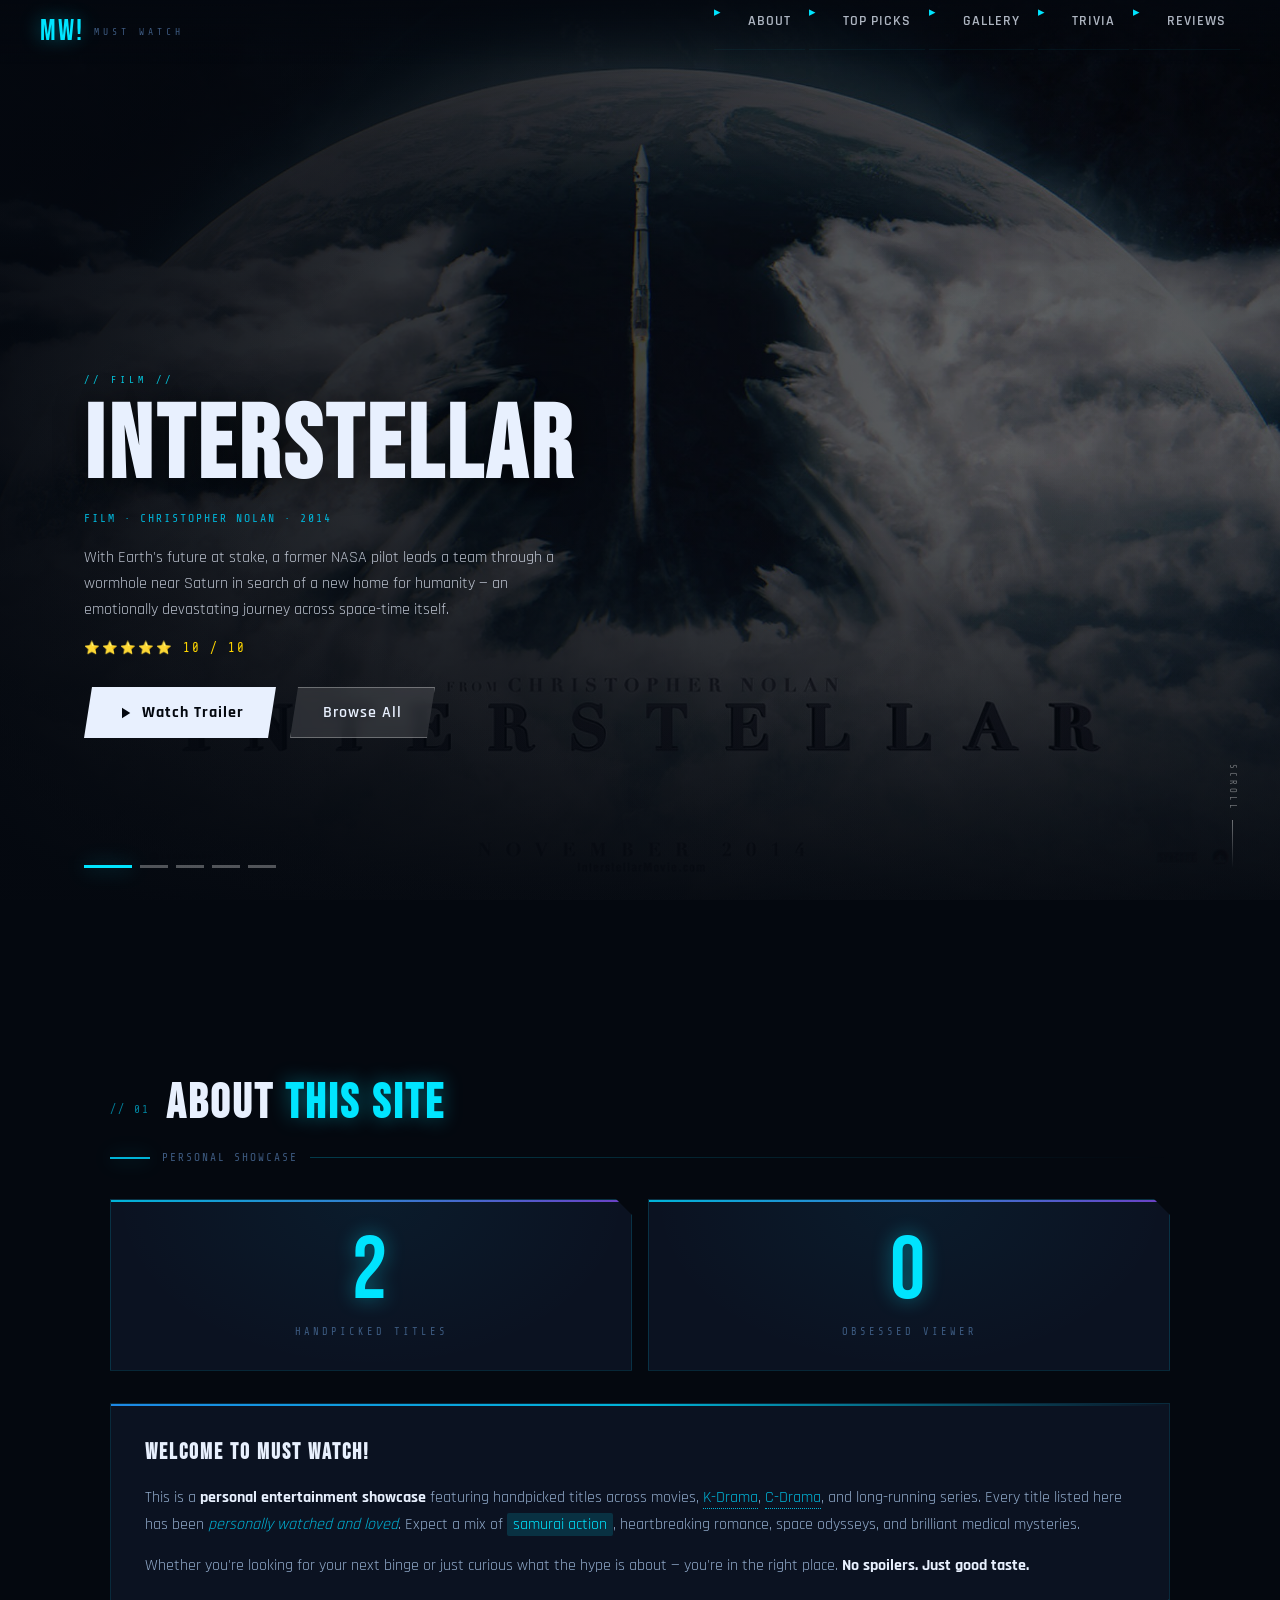
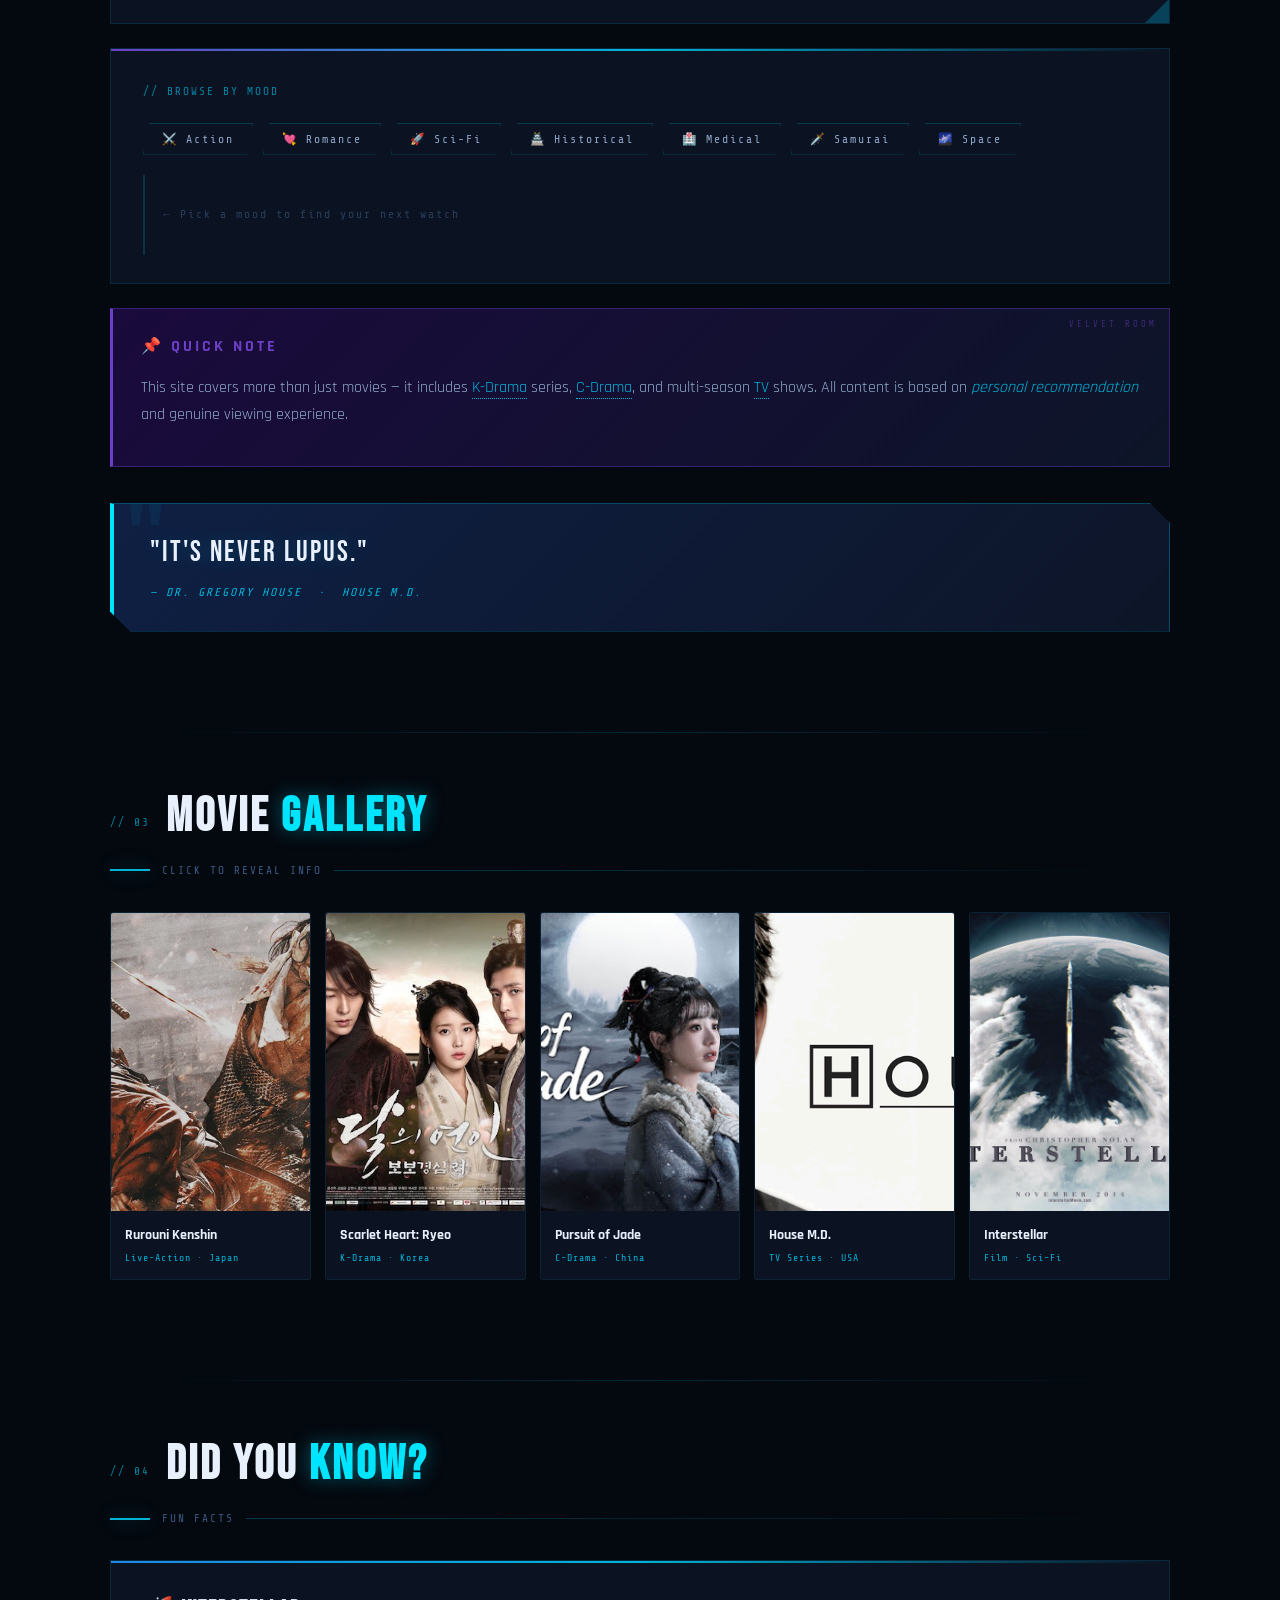
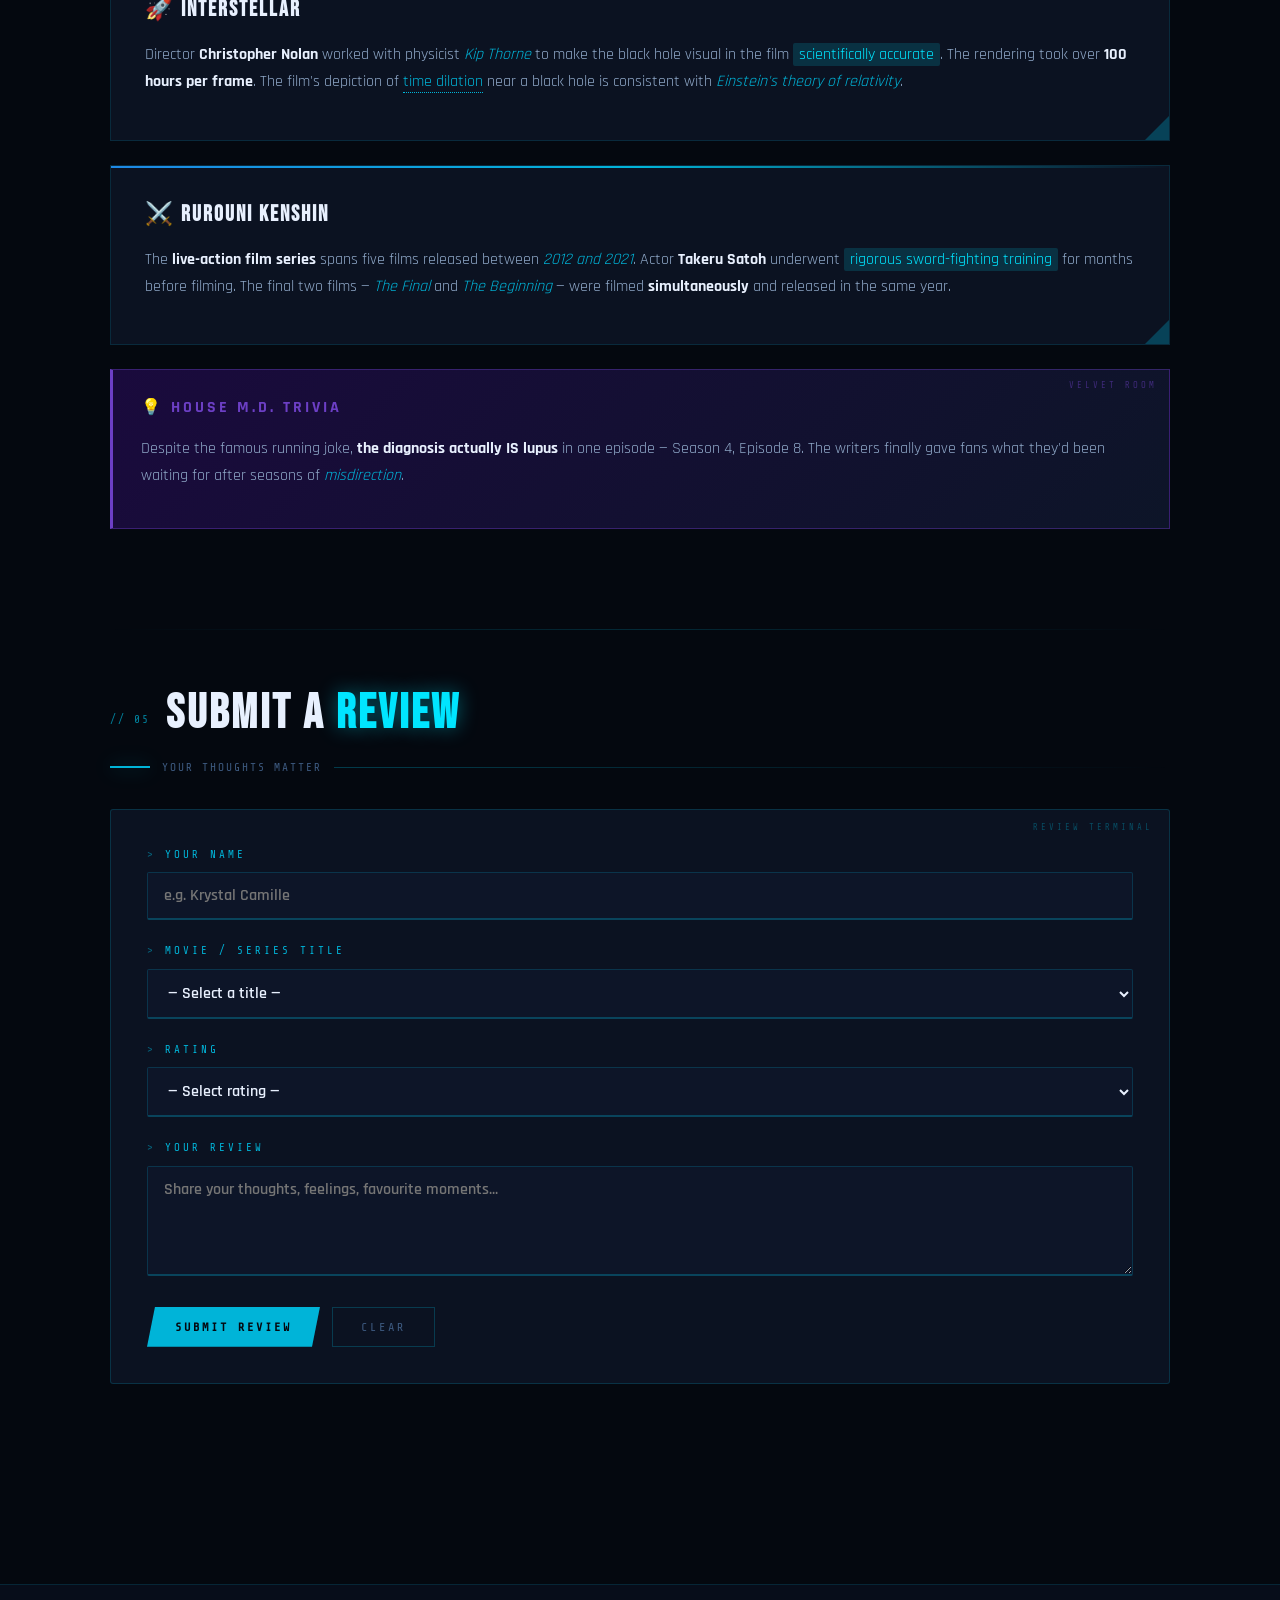
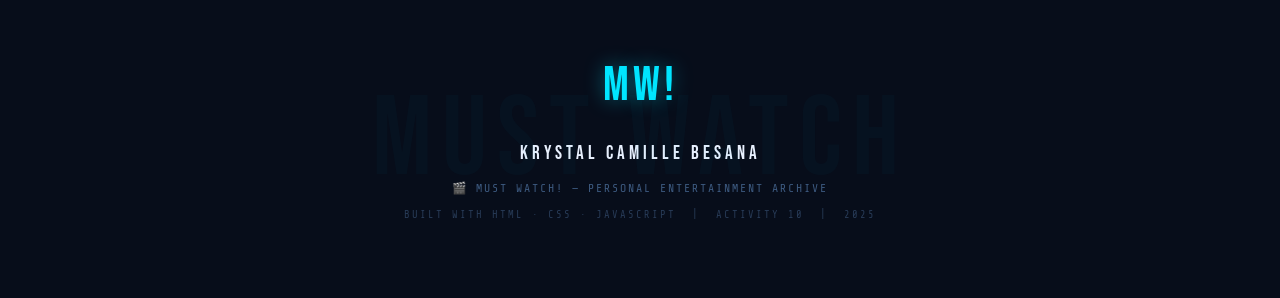
==== commit 82b2e132: "modal bug fixes" ====
--- a/index.html
+++ b/index.html
@@ -62,7 +62,7 @@
             <div class="hero-actions">
                 <button class="btn-hero-primary" onclick="openTrailer(currentHeroId)">
                     <svg width="18" height="18" viewBox="0 0 24 24" fill="currentColor"><path d="M8 5v14l11-7z"/></svg>
-                    Watch Info
+                    Watch Trailer
                 </button>
                 <button class="btn-hero-secondary" onclick="document.getElementById('gallery').scrollIntoView({behavior:'smooth'})">
                     Browse All
@@ -92,111 +92,77 @@
     <!-- ===== MAIN ===== -->
     <main>
 
+
         <!-- ===== SECTION: ABOUT ===== -->
-        <section id="about">
-            <div class="section-header">
-                <span class="section-num">// 01</span>
-                <h2 class="section-title">ABOUT <span class="title-accent">THIS SITE</span></h2>
-            </div>
-            <div class="section-rule"><span>Personal Showcase</span></div>
-
-            <article>
-                <h3>WELCOME TO MUST WATCH!</h3>
-                <p>
-                    This is a <strong>personal entertainment showcase</strong> featuring handpicked titles across
-                    movies, <abbr title="Korean Drama">K-Drama</abbr>, <abbr title="Chinese Drama">C-Drama</abbr>,
-                    and long-running series. Every title listed here has been <em>personally watched and loved</em>.
-                    Expect a mix of <mark>samurai action</mark>, heartbreaking romance, space odysseys, and
-                    brilliant medical mysteries.
-                </p>
-                <p>
-                    Whether you're looking for your next binge or just curious what the hype is about —
-                    you're in the right place. <strong>No spoilers. Just good taste.</strong>
-                </p>
-            </article>
-
-            <aside>
-                <h4>📌 Quick Note</h4>
-                <p>
-                    This site covers more than just movies — it includes
-                    <abbr title="Korean Drama">K-Drama</abbr> series, <abbr title="Chinese Drama">C-Drama</abbr>,
-                    and multi-season <abbr title="Television">TV</abbr> shows. All content is based on
-                    <em>personal recommendation</em> and genuine viewing experience.
-                </p>
-            </aside>
-
-            <blockquote>
-                "It's never lupus."
-                <cite>— Dr. Gregory House &nbsp;·&nbsp; HOUSE M.D.</cite>
-            </blockquote>
-        </section>
-
-        <hr />
-
-        <!-- ===== SECTION: TOP PICKS ===== -->
-        <section id="top-picks">
-            <div class="section-header">
-                <span class="section-num">// 02</span>
-                <h2 class="section-title">TOP <span class="title-accent">PICKS</span></h2>
-            </div>
-            <div class="section-rule"><span>Ranked by Rewatchability</span></div>
-
-            <h3>MY TOP 5 RANKED</h3>
-            <ol>
-                <li><strong>Interstellar</strong> — A mind-bending journey through space and time</li>
-                <li><strong>Rurouni Kenshin</strong> (Live-Action) — The samurai saga done right</li>
-                <li><strong>Scarlet Heart: Ryeo</strong> — A historical K-Drama that wrecked me emotionally</li>
-                <li><strong>House M.D.</strong> — Seven seasons of medical brilliance and sarcasm</li>
-                <li><strong>Pursuit of Jade</strong> — A beautifully crafted Chinese historical drama</li>
-            </ol>
-
-            <hr />
-
-            <h3>WHY THESE PICKS?</h3>
-            <ul>
-                <li>Each one left a lasting impression long after the credits rolled</li>
-                <li>Strong, complex characters you'll think about for weeks</li>
-                <li>Storytelling that goes beyond typical genre expectations</li>
-                <li>Perfect for both casual viewing and deep binge sessions</li>
-                <li>A healthy mix of genres — action, romance, sci-fi, and drama</li>
-            </ul>
-
-            <hr />
-
-            <h3>GENRE GLOSSARY</h3>
-            <dl>
-                <dt><abbr title="Korean Drama">K-Drama</abbr></dt>
-                <dd>Korean television series known for high production value, emotional depth, and compelling romantic storylines. Usually 16–20 episodes per season.</dd>
-                <dt><abbr title="Chinese Drama">C-Drama</abbr></dt>
-                <dd>Chinese-produced drama series, often set in historical imperial China with elaborate costumes, political intrigue, and sweeping romance.</dd>
-                <dt>Live-Action Adaptation</dt>
-                <dd>A film or series adapting an original <abbr title="Japanese Animation">anime</abbr> or manga into real-world, live-filmed storytelling — like <strong>Rurouni Kenshin</strong>.</dd>
-                <dt>Procedural Drama</dt>
-                <dd>A genre where each episode features a self-contained problem alongside longer character arcs — as seen in <em>House M.D.</em></dd>
-            </dl>
-
-            <button class="btn btn-secondary" id="show-more-btn" onclick="toggleMore()">
-                ▾ &nbsp; SHOW MORE
-            </button>
-
-            <div class="collapsible-content" id="more-content">
-                <br />
-                <article>
-                    <h3>A LITTLE MORE CONTEXT</h3>
-                    <p>
-                        These titles weren't just entertainment — they were <em>experiences</em>.
-                        <strong>Interstellar</strong> redefined what a science fiction film could feel like emotionally.
-                        <mark>Rurouni Kenshin's live-action trilogy</mark> proved that anime adaptations can be taken seriously.
-                        <strong>Scarlet Heart: Ryeo</strong> set an impossibly high bar for historical K-Drama.
-                        And <em>House M.D.</em> made medical diagnosis surprisingly addictive.
-                    </p>
-                    <p>
-                        <strong>Pursuit of Jade</strong> is a hidden gem — if you haven't explored
-                        <abbr title="Chinese Drama">C-Drama</abbr> yet, this is a great entry point.
-                    </p>
-                </article>
-            </div>
-        </section>
+<section id="about">
+    <div class="section-header">
+        <span class="section-num">// 01</span>
+        <h2 class="section-title">ABOUT <span class="title-accent">THIS SITE</span></h2>
+    </div>
+    <div class="section-rule"><span>Personal Showcase</span></div>
+
+    <!-- STAT COUNTERS -->
+    <div class="about-stats">
+        <div class="stat-card">
+            <div class="stat-number" data-target="5">0</div>
+            <div class="stat-label">Handpicked Titles</div>
+        </div>
+        <div class="stat-card">
+            <div class="stat-number" data-target="1">0</div>
+            <div class="stat-label">Obsessed Viewer</div>
+        </div>
+    </div>
+
+    <!-- MAIN BLURB -->
+    <article>
+        <h3>WELCOME TO MUST WATCH!</h3>
+        <p>
+            This is a <strong>personal entertainment showcase</strong> featuring handpicked titles across
+            movies, <abbr title="Korean Drama">K-Drama</abbr>, <abbr title="Chinese Drama">C-Drama</abbr>,
+            and long-running series. Every title listed here has been <em>personally watched and loved</em>.
+            Expect a mix of <mark>samurai action</mark>, heartbreaking romance, space odysseys, and
+            brilliant medical mysteries.
+        </p>
+        <p>
+            Whether you're looking for your next binge or just curious what the hype is about —
+            you're in the right place. <strong>No spoilers. Just good taste.</strong>
+        </p>
+    </article>
+
+    <!-- MOOD BOARD -->
+    <div class="mood-board">
+        <div class="mood-heading">
+            <span class="section-num">// BROWSE BY MOOD</span>
+        </div>
+        <div class="mood-tags">
+            <button class="mood-tag" data-genre="Action">⚔️ Action</button>
+            <button class="mood-tag" data-genre="Romance">💘 Romance</button>
+            <button class="mood-tag" data-genre="Sci-Fi">🚀 Sci-Fi</button>
+            <button class="mood-tag" data-genre="Historical">🏯 Historical</button>
+            <button class="mood-tag" data-genre="Medical">🏥 Medical</button>
+            <button class="mood-tag" data-genre="Samurai">🗡️ Samurai</button>
+            <button class="mood-tag" data-genre="Space">🌌 Space</button>
+        </div>
+        <div class="mood-result" id="mood-result">
+            <span class="mood-placeholder">← Pick a mood to find your next watch</span>
+        </div>
+    </div>
+
+    <aside>
+        <h4>📌 Quick Note</h4>
+        <p>
+            This site covers more than just movies — it includes
+            <abbr title="Korean Drama">K-Drama</abbr> series, <abbr title="Chinese Drama">C-Drama</abbr>,
+            and multi-season <abbr title="Television">TV</abbr> shows. All content is based on
+            <em>personal recommendation</em> and genuine viewing experience.
+        </p>
+    </aside>
+
+    <blockquote>
+        "It's never lupus."
+        <cite>— Dr. Gregory House &nbsp;·&nbsp; HOUSE M.D.</cite>
+    </blockquote>
+</section>
 
         <hr />
 
@@ -267,21 +233,40 @@
             </div>
         </section>
 
-        <!-- MODAL -->
-        <div class="modal-overlay" id="modal-overlay" onclick="closeModalOutside(event)">
-            <div class="modal-box">
-                <button class="modal-close" onclick="closeModal()">✕</button>
-                <img id="modal-img" src="" alt="Movie Preview" style="display:none;" />
-                <div class="modal-body">
-                    <div class="modal-sys">// TITLE DATABASE — ENTRY LOADED</div>
-                    <div class="modal-title" id="modal-title"></div>
-                    <div class="modal-meta" id="modal-meta"></div>
-                    <div class="modal-rating" id="modal-rating"></div>
-                    <p class="modal-synopsis" id="modal-synopsis"></p>
-                    <div class="modal-details" id="modal-details"></div>
-                </div>
-            </div>
-        </div>
+<!-- MODAL -->
+<div class="modal-overlay" id="modal-overlay" onclick="closeModalOutside(event)">
+    <div class="modal-box">
+        <button class="modal-close" onclick="closeModal()"> X </button>
+
+        <img id="modal-img" src="" alt="Movie Preview" />
+
+        <div class="modal-body">
+
+            <div class="modal-sys">// TITLE DATABASE — ENTRY LOADED</div>
+
+            <div class="modal-title" id="modal-title"></div>
+
+            <div class="modal-meta" id="modal-meta"></div>
+
+            <div class="modal-rating" id="modal-rating"></div>
+
+            <p class="modal-synopsis" id="modal-synopsis"></p>
+
+            <div class="modal-section-label">// MAIN CAST</div>
+
+            <div class="modal-cast" id="modal-cast"></div>
+
+            <div class="modal-section-label">// CURATOR'S NOTE</div>
+
+            <div class="modal-verdict" id="modal-verdict"></div>
+
+            <div class="modal-section-label">// TAGS</div>
+
+            <div class="modal-details" id="modal-details"></div>
+
+        </div>
+    </div>
+</div>
 
         <hr />
 
--- a/style.css
+++ b/style.css
@@ -760,16 +760,85 @@
 /* =============================================
    MODAL
 ============================================= */
+
+.modal-section-label {
+    font-family: var(--font-mono);
+    font-size: 0.58rem;
+    color: var(--cyan);
+    letter-spacing: 3px;
+    text-transform: uppercase;
+    margin: 22px 0 10px;
+    opacity: 0.6;
+}
+
+.modal-cast {
+    display: flex;
+    flex-direction: column;
+    gap: 6px;
+    margin-bottom: 4px;
+}
+
+.cast-row {
+    display: flex;
+    align-items: baseline;
+    gap: 8px;
+    font-size: 0.88rem;
+    padding: 5px 0;
+    border-bottom: 1px solid rgba(0, 180, 216, 0.07);
+}
+
+.cast-actor {
+    font-family: var(--font-ui);
+    font-weight: 700;
+    color: var(--white);
+    min-width: 160px;
+}
+
+.cast-divider {
+    color: var(--white-mute);
+    font-family: var(--font-mono);
+    font-size: 0.75rem;
+}
+
+.cast-character {
+    font-family: var(--font-ui);
+    font-style: italic;
+    color: var(--cyan);
+    font-size: 0.88rem;
+}
+
+.modal-verdict {
+    font-family: var(--font-ui);
+    font-size: 0.92rem;
+    color: var(--white-dim);
+    line-height: 1.7;
+    font-style: italic;
+    border-left: 2px solid var(--velvet-bright);
+    padding-left: 14px;
+    margin-bottom: 4px;
+}
+
+
+
 .modal-overlay {
-    display: none;
     position: fixed;
     inset: 0;
     background: rgba(4, 8, 15, 0.88);
     backdrop-filter: blur(10px);
     z-index: 1000;
+
+    display: none;
+
+    justify-content: center;
+    
     align-items: center;
-    justify-content: center;
-    padding: 20px;
+    overflow: hidden;
+
+    /*align-items: flex-start;
+
+    overflow-y: auto;*/
+
+    padding: 40px 20px;
 }
 
 .modal-overlay.active { display: flex; }
@@ -778,12 +847,36 @@
     position: relative;
     background: var(--navy-card);
     border: 1px solid rgba(0, 180, 216, 0.25);
+
     max-width: 580px;
     width: 100%;
-    overflow: hidden;
+
+    max-height: calc(100vh - 80px);
+
+    overflow-y: auto;
+    overflow-x: hidden;
+
     border-radius: 3px;
+
     animation: modalIn 0.3s cubic-bezier(0.4, 0, 0.2, 1);
-}
+
+    scroll-behavior: smooth;
+
+}
+
+.modal-box::-webkit-scrollbar {
+    width: 4px;
+}
+
+.modal-box::-webkit-scrollbar-track {
+    background: transparent;
+}
+
+.modal-box::-webkit-scrollbar-thumb {
+    background: rgba(0, 229, 255, 0.35);
+}
+
+
 
 .modal-box::before {
     content: '';
@@ -812,26 +905,37 @@
 
 .modal-close {
     position: absolute;
-    top: 12px; right: 16px;
-    background: rgba(4,8,15,0.7);
+    top: 14px;
+    right: 14px;
+
+    width: 38px;
+    height: 38px;
+
+    display: flex;
+    align-items: center;
+    justify-content: center;
+
+    background: rgba(4, 8, 15, 0.82);
     border: 1px solid rgba(255,255,255,0.15);
+
     color: var(--white);
     font-size: 1rem;
-    width: 32px; height: 32px;
+    line-height: 1;
+
     border-radius: 50%;
     cursor: pointer;
+
     transition: var(--transition);
-    z-index: 10;
-    display: flex; align-items: center; justify-content: center;
-    line-height: 1;
-}
-
-.modal-close:hover { background: var(--red-alert); border-color: var(--red-alert); }
-
-.modal-sys { font-family: var(--font-mono); font-size: 0.58rem; color: var(--cyan); letter-spacing: 3px; margin-bottom: 12px; opacity: 0.6; }
-.modal-title { font-family: var(--font-display); font-size: 2.4rem; color: var(--white); letter-spacing: 3px; line-height: 1; margin-bottom: 6px; }
-.modal-meta  { font-family: var(--font-mono); font-size: 0.65rem; color: var(--cyan); letter-spacing: 2px; text-transform: uppercase; margin-bottom: 14px; opacity: 0.75; }
-
+    z-index: 20;
+
+    backdrop-filter: blur(10px);
+}
+
+.modal-close:hover {
+    background: var(--red-alert);
+    border-color: var(--red-alert);
+    transform: rotate(90deg);
+}
 .modal-rating {
     display: inline-flex;
     align-items: center;
@@ -1172,4 +1276,202 @@
     .modal-body { padding: 20px 22px 28px; }
     .review-form { padding: 24px; }
     .hero-scroll-hint { display: none; }
+}
+
+
+
+
+
+/* =============================================
+   SCROLL FADE-IN
+============================================= */
+.fade-in {
+    opacity: 0;
+    transform: translateY(28px);
+    transition: opacity 0.65s ease, transform 0.65s ease;
+}
+
+.fade-in.visible {
+    opacity: 1;
+    transform: translateY(0);
+}
+
+
+/* =============================================
+   ABOUT — STATS + MOOD BOARD
+============================================= */
+.about-stats {
+    display: flex;
+    gap: 16px;
+    margin-bottom: 32px;
+    flex-wrap: wrap;
+}
+
+.stat-card {
+    flex: 1;
+    min-width: 140px;
+    background: var(--navy-card);
+    border: 1px solid rgba(0, 180, 216, 0.2);
+    padding: 28px 24px;
+    text-align: center;
+    position: relative;
+    overflow: hidden;
+    clip-path: polygon(0 0, calc(100% - 16px) 0, 100% 16px, 100% 100%, 0 100%);
+}
+
+.stat-card::before {
+    content: '';
+    position: absolute;
+    top: 0; left: 0; right: 0;
+    height: 2px;
+    background: linear-gradient(90deg, var(--cyan), var(--velvet-bright));
+}
+
+.stat-card::after {
+    content: '';
+    position: absolute;
+    inset: 0;
+    background: radial-gradient(ellipse at top, rgba(0, 180, 216, 0.06), transparent 70%);
+    pointer-events: none;
+}
+
+.stat-number {
+    font-family: var(--font-display);
+    font-size: clamp(3.5rem, 8vw, 5.5rem);
+    color: var(--cyan-bright);
+    line-height: 1;
+    letter-spacing: 4px;
+    text-shadow: var(--glow-cyan);
+    margin-bottom: 8px;
+}
+
+.stat-label {
+    font-family: var(--font-mono);
+    font-size: 0.65rem;
+    color: var(--white-mute);
+    letter-spacing: 3px;
+    text-transform: uppercase;
+}
+
+/* MOOD BOARD */
+.mood-board {
+    background: var(--navy-card);
+    border: 1px solid rgba(0, 180, 216, 0.15);
+    padding: 28px 32px;
+    margin-bottom: 24px;
+    position: relative;
+    overflow: hidden;
+}
+
+.mood-board::before {
+    content: '';
+    position: absolute;
+    top: 0; left: 0; right: 0;
+    height: 2px;
+    background: linear-gradient(90deg, var(--velvet-bright), var(--cyan), transparent);
+}
+
+.mood-heading {
+    margin-bottom: 18px;
+}
+
+.mood-tags {
+    display: flex;
+    flex-wrap: wrap;
+    gap: 10px;
+    margin-bottom: 20px;
+}
+
+.mood-tag {
+    background: transparent;
+    border: 1px solid rgba(0, 180, 216, 0.25);
+    color: var(--white-dim);
+    font-family: var(--font-mono);
+    font-size: 0.72rem;
+    letter-spacing: 2px;
+    padding: 8px 18px;
+    cursor: pointer;
+    transition: var(--transition);
+    clip-path: polygon(6px 0, 100% 0, calc(100% - 6px) 100%, 0 100%);
+}
+
+.mood-tag:hover {
+    border-color: var(--cyan);
+    color: var(--cyan-bright);
+    background: rgba(0, 180, 216, 0.06);
+}
+
+.mood-tag.active {
+    background: var(--cyan);
+    color: var(--navy);
+    border-color: var(--cyan);
+    font-weight: 700;
+    box-shadow: var(--glow-cyan);
+}
+
+.mood-result {
+    min-height: 80px;
+    border-left: 2px solid rgba(0, 180, 216, 0.2);
+    padding-left: 18px;
+    display: flex;
+    flex-direction: column;
+    justify-content: center;
+    transition: var(--transition);
+}
+
+.mood-placeholder {
+    font-family: var(--font-mono);
+    font-size: 0.72rem;
+    color: var(--white-mute);
+    letter-spacing: 2px;
+    opacity: 0.6;
+}
+
+.mood-result-title {
+    font-family: var(--font-display);
+    font-size: 1.5rem;
+    color: var(--white);
+    letter-spacing: 3px;
+    margin-bottom: 4px;
+}
+
+.mood-result-tag {
+    font-family: var(--font-mono);
+    font-size: 0.65rem;
+    color: var(--cyan);
+    letter-spacing: 2px;
+    text-transform: uppercase;
+    margin-bottom: 8px;
+}
+
+.mood-result-line {
+    font-family: var(--font-ui);
+    font-size: 0.92rem;
+    color: var(--white-dim);
+    line-height: 1.6;
+}
+
+.mood-result-cta {
+    display: inline-block;
+    margin-top: 10px;
+    font-family: var(--font-mono);
+    font-size: 0.65rem;
+    color: var(--cyan-bright);
+    letter-spacing: 2px;
+    cursor: pointer;
+    text-decoration: none;
+    transition: var(--transition);
+}
+
+.mood-result-cta:hover {
+    color: var(--white);
+}
+
+.mood-result.pop {
+    animation: moodPop 0.35s cubic-bezier(0.4, 0, 0.2, 1);
+}
+
+@keyframes moodPop {
+    0%   { opacity: 0; transform: translateY(8px); }
+    100% { opacity: 1; transform: translateY(0); }
 }
